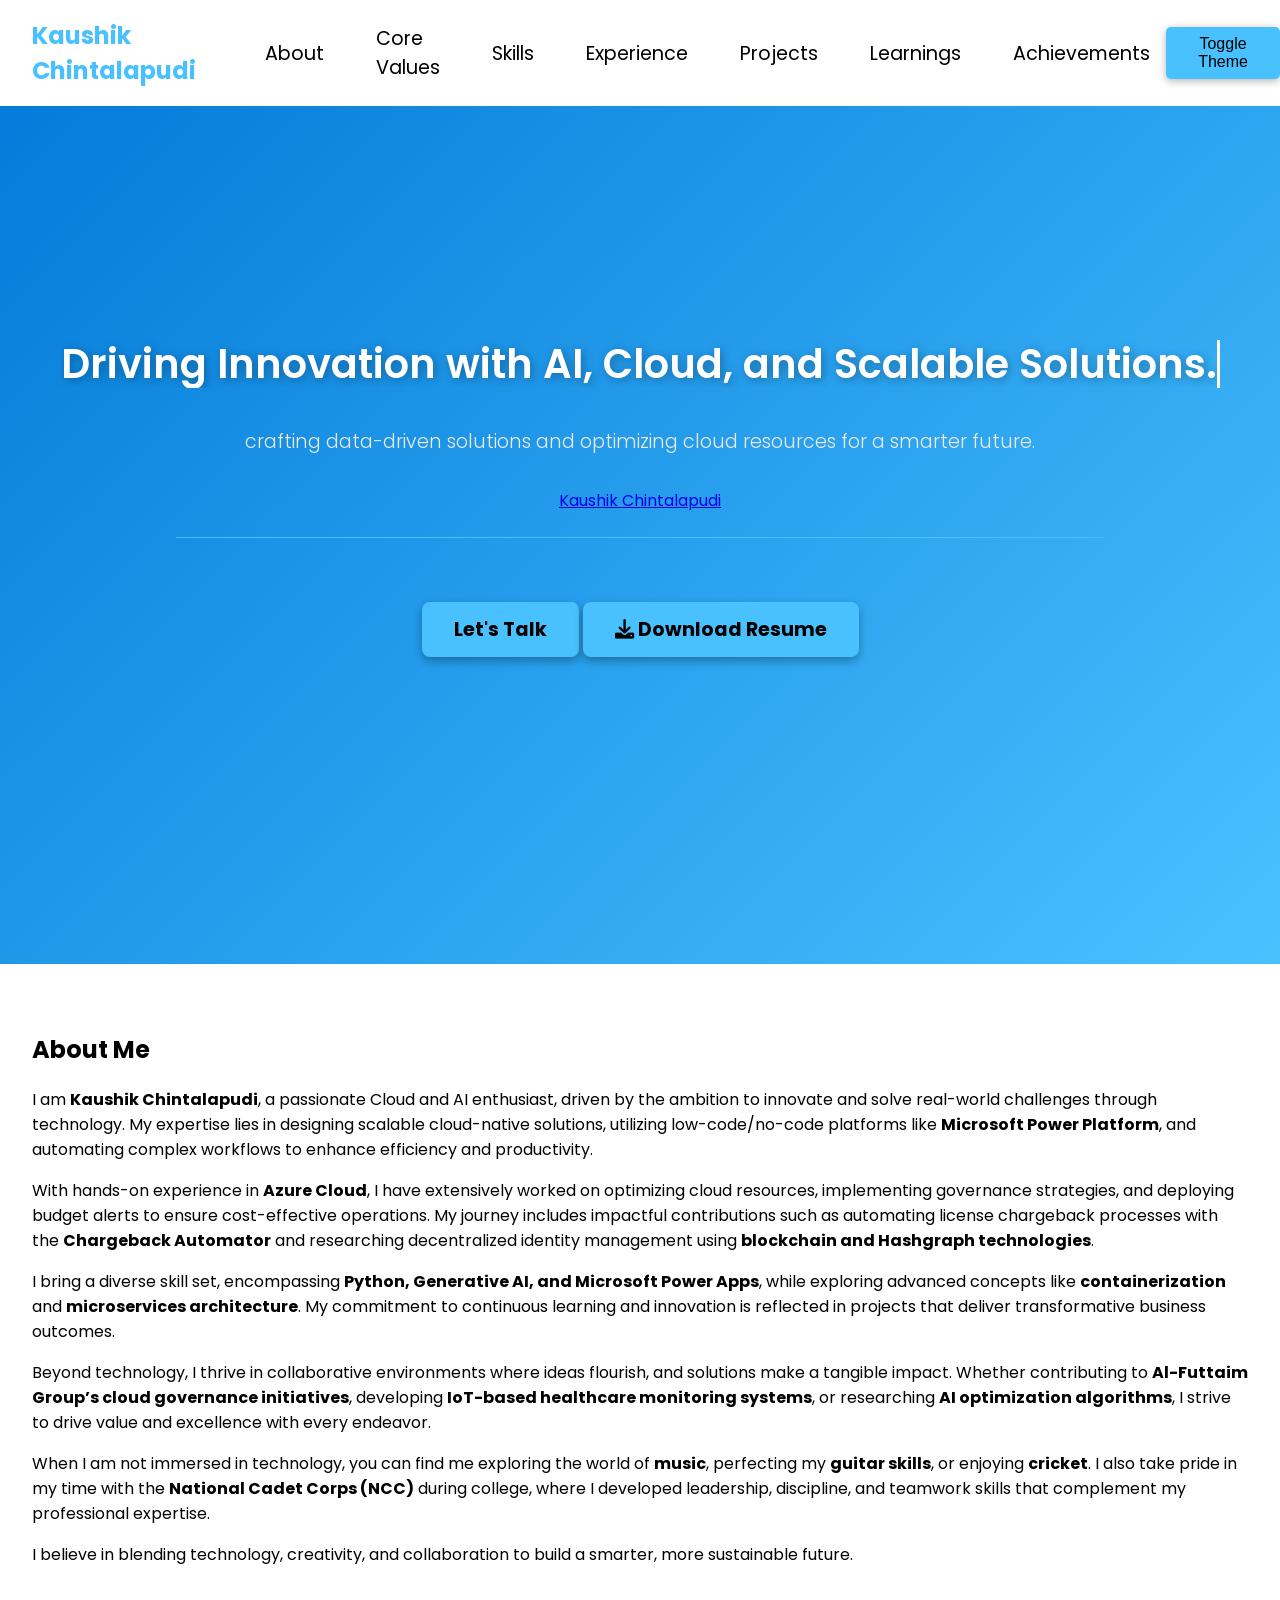
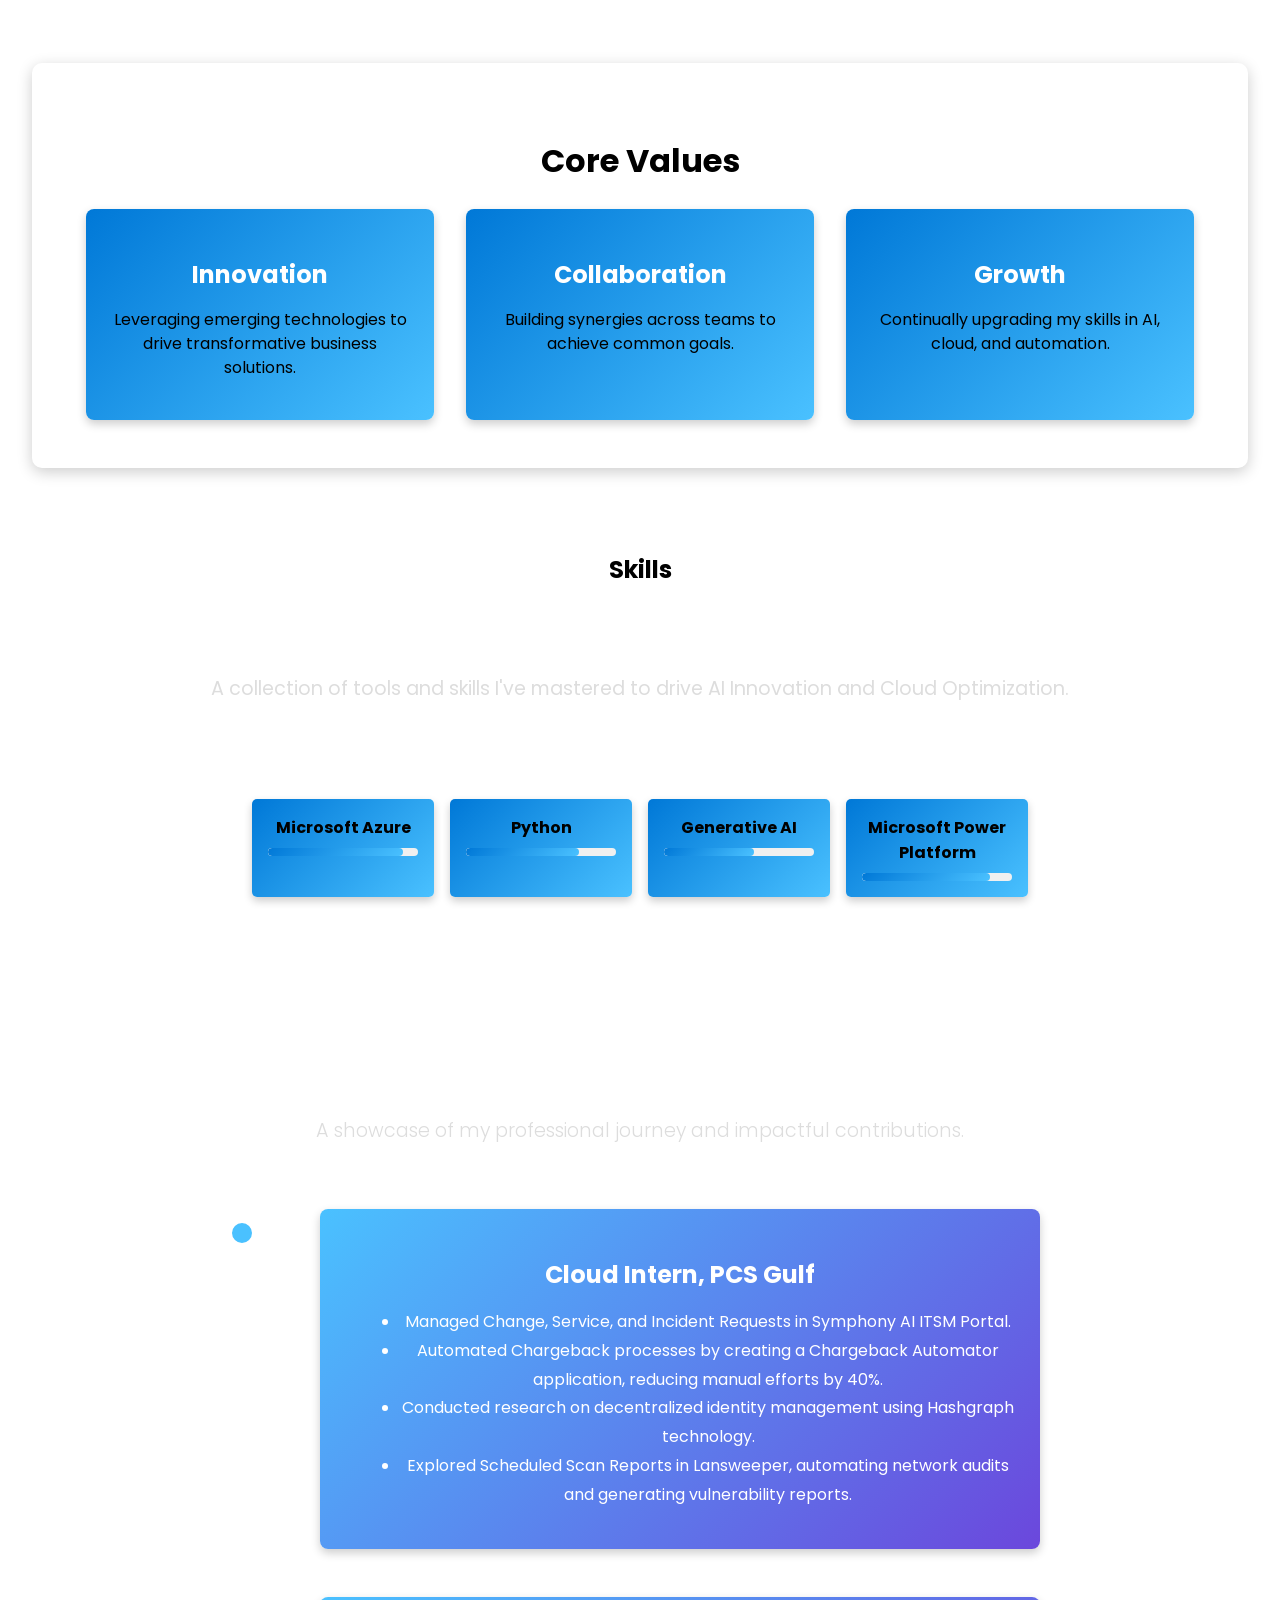
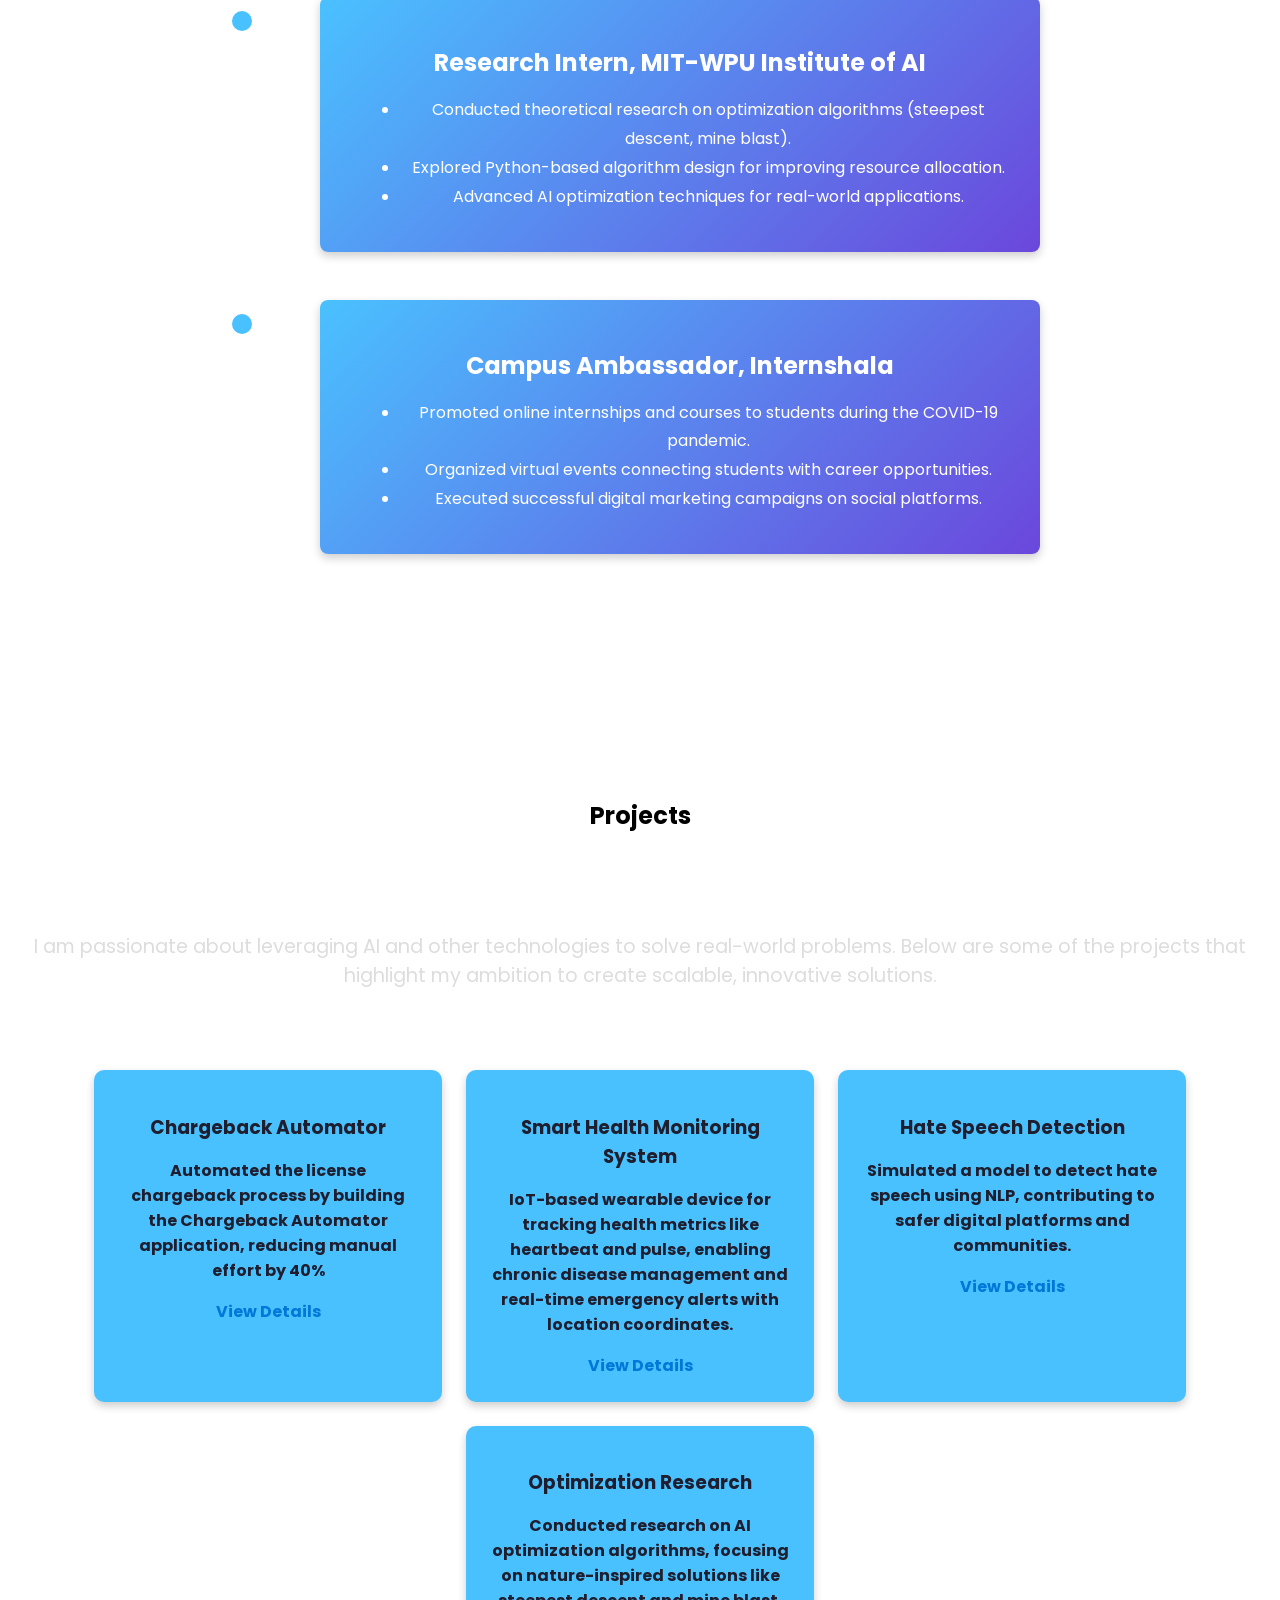
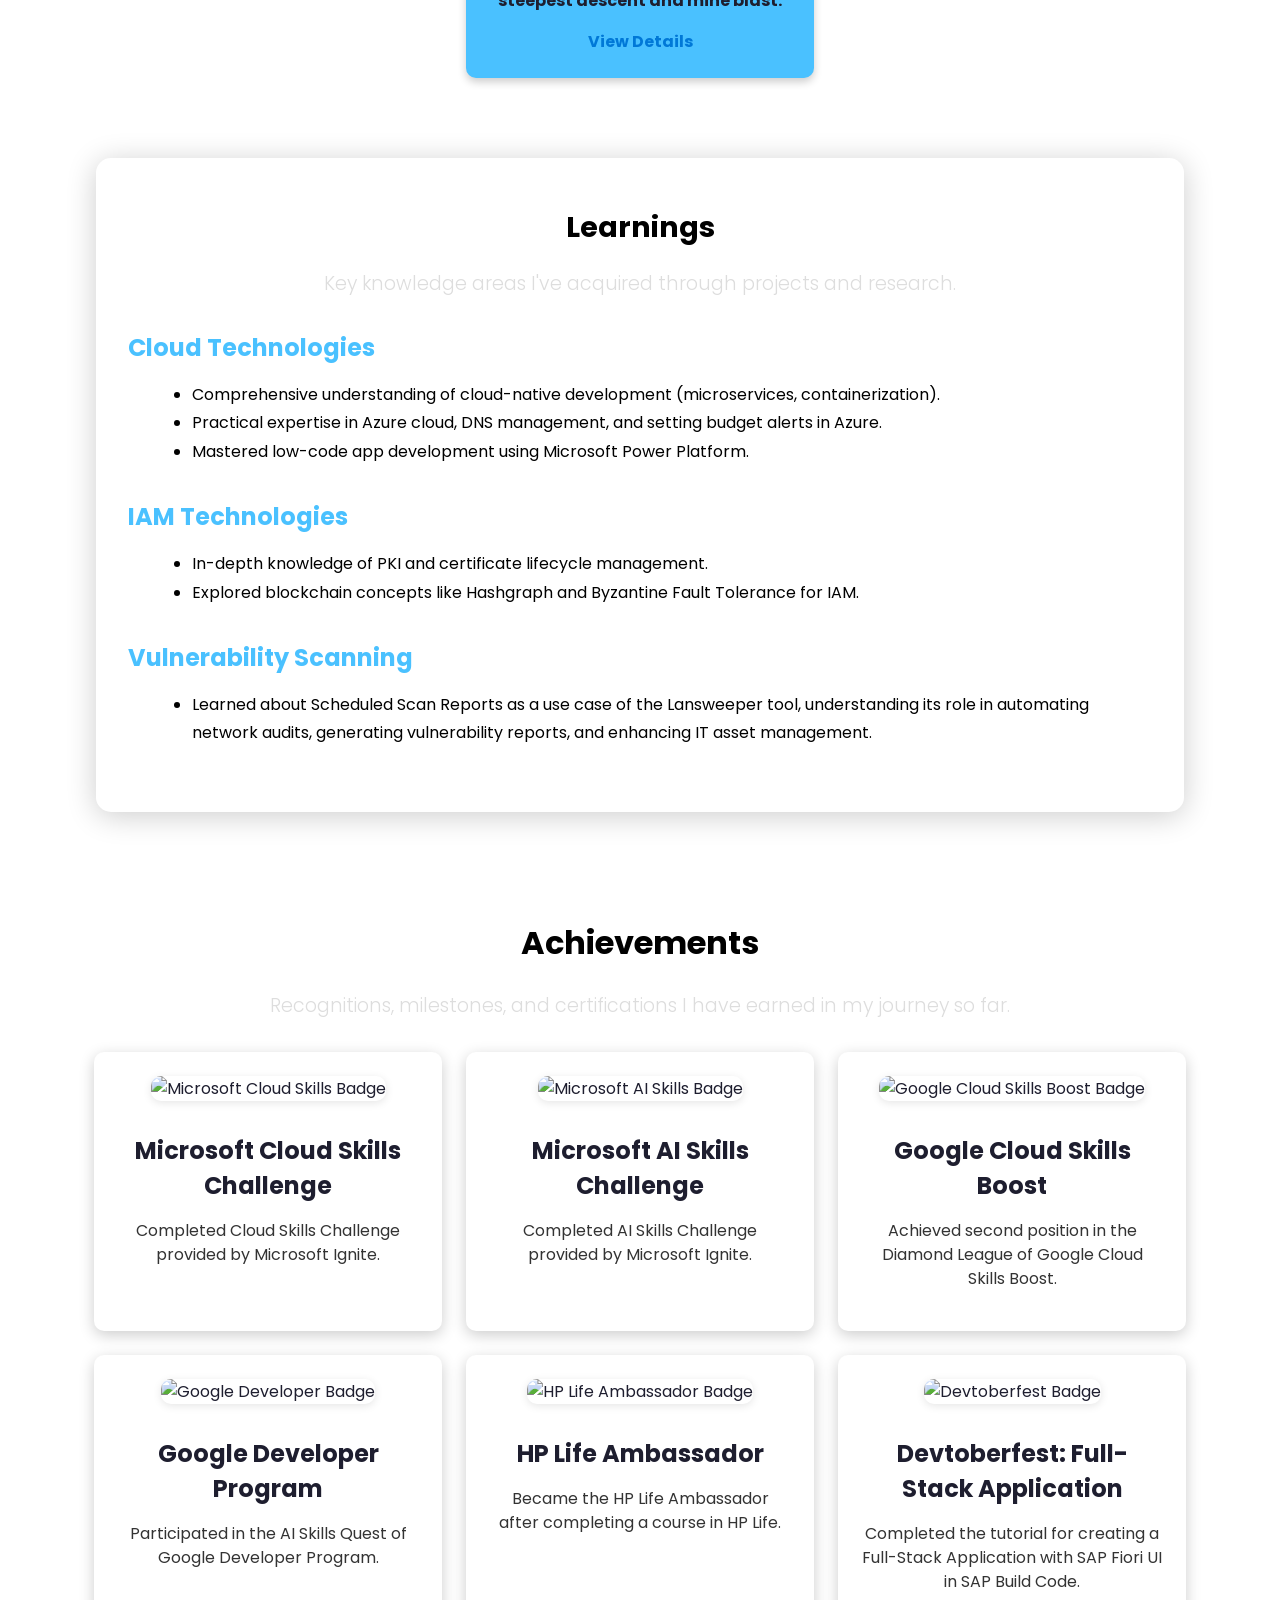
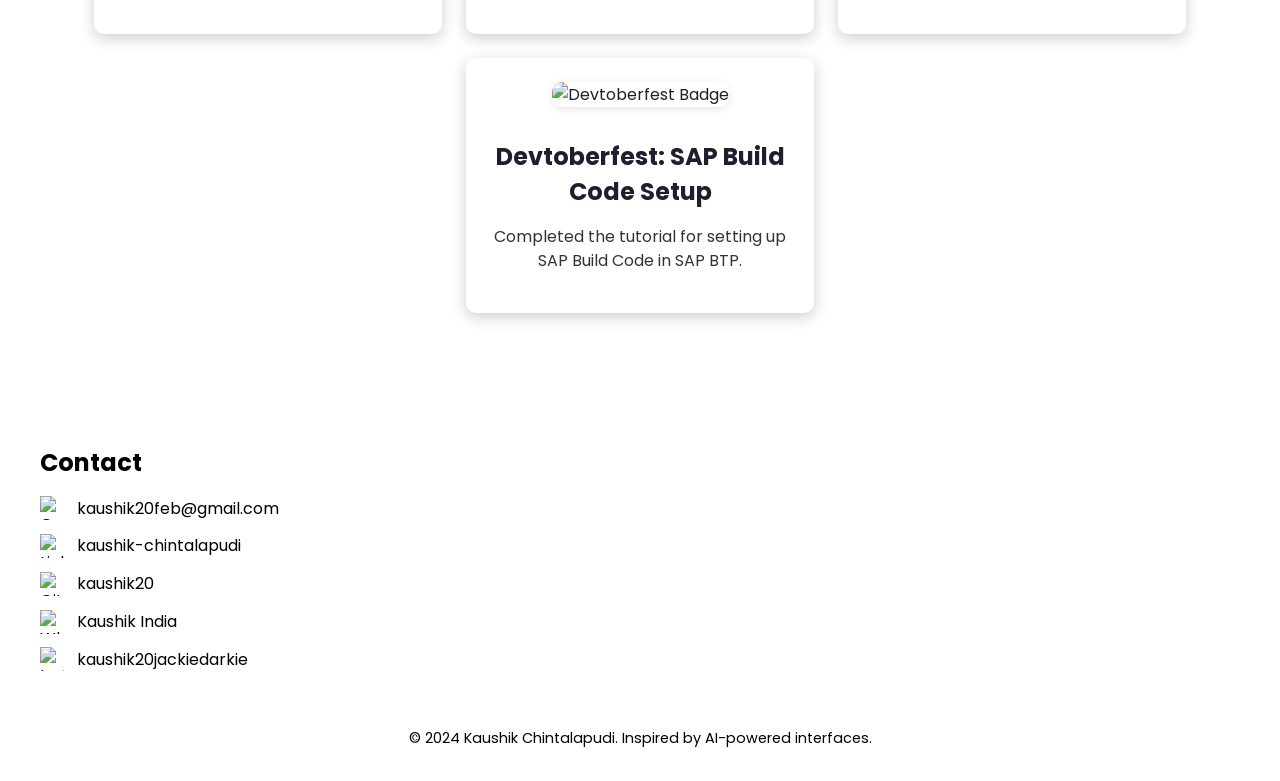
==== Kaushik Website/Kaushik.html @ 023b9c49 "Add files via upload" ====
<!DOCTYPE html>
<html lang="en">

<head>
   <meta charset="UTF-8">
   <meta name="viewport" content="width=device-width, initial-scale=1.0">
   <meta name="description" content="Kaushik Chintalapudi's comprehensive portfolio showcasing achievements, projects, learnings, and expertise in AI and Cloud.">
   <meta name="keywords" content="Kaushik Chintalapudi, AI Portfolio, Cloud Developer, AI Enthusiast, Microsoft Azure">
   <meta name="author" content="Kaushik Chintalapudi">
   <meta name="robots" content="index, follow">
   <meta property="og:title" content="Kaushik Chintalapudi - AI and Cloud Portfolio">
   <meta property="og:description" content="Explore projects and learnings in AI and Cloud technologies.">
   <meta property="og:url" content="https://Kaushik_Chintalapudi.com">
   <meta property="og:type" content="website">
   <title>Kaushik Chintalapudi - Comprehensive Portfolio</title>
   <link href="https://fonts.googleapis.com/css2?family=Poppins:wght@400;600&display=swap" rel="stylesheet">
   <link rel="icon" href="favicon.ico" type="image/x-icon">
   <link rel="stylesheet" href="https://cdnjs.cloudflare.com/ajax/libs/font-awesome/6.0.0/css/all.min.css">
   <style>
      :root {
         --bg-color: #1e1e2f;
         --text-color: #fff;
         --card-bg: linear-gradient(135deg, #4ac1ff, #6b47dc);
         --button-bg: #0078d7;
         --button-hover: #005bb5;
         --progress-bg: #1e1e2f;
         --progress-fill: linear-gradient(135deg, #4ac1ff, #6b47dc);
         --footer-bg-dark: #262e47; 
         --footer-bg-light: #eaf4fc; 
         --footer-text-dark: #ffffff;
         --footer-text-light: #000000;
         --header-bg: rgba(30, 30, 47, 0.9);
         --header-scrolled-bg: rgba(30, 30, 47, 0.95);
      }

      [data-theme="light"] {
         --bg-color: #ffffff;
         --text-color: #000000;
         --card-bg: linear-gradient(135deg, #0078d7, #4ac1ff);
         --button-bg: #4ac1ff;
         --button-hover: #6b47dc;
         --progress-bg: #f0f0f0;
         --progress-fill: linear-gradient(135deg, #0078d7, #4ac1ff);
         --header-bg: #ffffff;
         --header-scrolled-bg: #ffffff;
         --footer-bg-dark: #eaf4fc; 
         --footer-text-light: #000000;
         --footer-bg-light: #eaf4fc;
         --footer-text-dark: #262e47;
      }
      
      html, body {
         font-family: 'Poppins', sans-serif;
         margin: 0;
         padding: 0;
         background: var(--bg-color);
         color: var(--text-color);
         overflow-x: hidden;
         transition: background-color 0.5s ease, color 0.5s ease;
         cursor: url('custom-cursor.png'), auto;
      }

      @keyframes spin {
         from {
            transform: rotate(0deg);
         }
         to {
            transform: rotate(360deg);
         }
      }

      #experience {
         padding: 4rem 2rem; 
         position: relative;
         text-align: center;
      }

      #experience h2 {
         font-size: 2rem;
         font-weight: bold;
         margin-bottom: 2rem;
         color: #fff;
         position: relative;
      }

      .timeline {
         position: relative;
         margin: 2rem auto;
         padding: 2rem 0;
         max-width: 800px;
      }

      .timeline-item {
         display: flex;
         align-items: flex-start;
         position: relative;
         margin-bottom: 3rem;
         padding-left: 2rem; 
      }

      .timeline-dot {
         width: 20px;
         height: 20px;
         background: #4ac1ff;
         border-radius: 50%;
         position: absolute;
         left: -12px; 
         top: 10px; 
         border: 4px solid #fff; 
         z-index: 1;
      }

      .timeline-content {
         background: linear-gradient(135deg, #4ac1ff, #6b47dc);
         padding: 1.5rem;
         border-radius: 8px;
         color: #fff;
         box-shadow: 0 4px 10px rgba(0, 0, 0, 0.2);
         flex: 1; 
         margin-left: 3rem;
         position: relative; 
      }

      .timeline h3 {
         font-size: 1.5rem;
         margin-bottom: 1rem;
         color: #fff;
      }

      .timeline ul {
         list-style-type: disc;
         margin-left: 1rem;
         line-height: 1.8;
         font-size: 1rem;
      }

      .timeline::before {
         content: '';
         position: absolute;
         top: 0;
         left: 8px; 
         bottom: 0;
         width: 4px;
         background: #4ac1ff;
         z-index: -1; 
      }

      .section.achievements {
         text-align: center;
         padding: 3rem 2rem;
         background: rgba(255, 255, 255, 0.1);
         border-radius: 10px;
         margin: 2rem auto;
         max-width: 1200px;
      }

      .achievements h2 {
         font-size: 2rem;
         color: var(--text-color);
         margin-bottom: 1.5rem;
      }

      .achievements .section-subtitle {
         font-size: 1.2rem;
         margin-bottom: 2rem;
         color: #ddd;
      }

      .achievement-grid {
         display: flex;
         flex-wrap: wrap;
         gap: 1.5rem;
         justify-content: center;
      }

      .achievement-card {
         background: #ffffff;
         color: #1e1e2f;
         padding: 1.5rem;
         border-radius: 10px;
         box-shadow: 0 4px 15px rgba(0, 0, 0, 0.2);
         max-width: 300px;
         text-align: center;
         transition: transform 0.3s ease, box-shadow 0.3s ease;
      }

      .achievement-card:hover {
         transform: scale(1.05);
         box-shadow: 0 6px 20px rgba(0, 0, 0, 0.4);
      }

      .achievement-card h3 {
         font-size: 1.5rem;
         margin: 1rem 0;
         color: #1e1e2f;
      }

      .achievement-card p {
         font-size: 1rem;
         line-height: 1.5;
         color: #333;
      }

      .achievement-card img.badge-image {
         width: 100%;
         height: auto;
         border-radius: 10px;
         margin-bottom: 1rem;
         box-shadow: 0 2px 8px rgba(0, 0, 0, 0.1);
         transition: transform 0.3s ease;
      }

      .achievement-card img.badge-image:hover {
         transform: scale(1.1);
         box-shadow: 0 4px 12px rgba(0, 0, 0, 0.2);
      }


      @media (max-width: 768px) {
         .achievement-grid {
            flex-direction: column;
            align-items: center;
         }

         .achievement-card {
            width: 100%;
         }
      }

      .core-values {
         text-align: center;
         padding: 3rem 2rem;
         background: rgba(255, 255, 255, 0.1); 
         box-shadow: 0 4px 15px rgba(0, 0, 0, 0.2); 
         border-radius: 10px;
         max-width: 90%;
         margin: 2rem auto;
      }

      .core-values h2 {
         font-size: 2rem;
         color: var(--text-color);
         margin-bottom: 1.5rem;
      }

      .values-container {
         display: flex;
         flex-wrap: wrap;
         justify-content: center;
         gap: 2rem;
      }

      .value-item {
         background: var(--card-bg);
         color: var(--text-color);
         padding: 1.5rem;
         border-radius: 8px;
         max-width: 300px;
         box-shadow: 0 4px 10px rgba(0, 0, 0, 0.2);
         transition: transform 0.3s ease, box-shadow 0.3s ease;
      }

      .value-item:hover {
         transform: scale(1.05);
         box-shadow: 0 6px 15px rgba(0, 0, 0, 0.3);
      }

      .value-item h3 {
         font-size: 1.5rem;
         margin-bottom: 0.8rem;
         color: #fff; 
      }

      .value-item p {
         font-size: 1rem;
         line-height: 1.5;
      }

      header {
         position: fixed;
         top: 0;
         width: 100%;
         background: var(--header-bg);
         padding: 1rem 2rem;
         z-index: 1000;
         display: flex;
         justify-content: space-between;
         align-items: center;
         transition: background 0.3s ease, box-shadow 0.3s ease;
      }

      header.scrolled {
         background: var(--header-scrolled-bg);
         color: var(--button-bg);
         box-shadow: 0 2px 5px rgba(0, 0, 0, 0.2);
      }

      header .logo {
         font-size: 1.5rem;
         font-weight: bold;
         color: var(--button-bg);
         justify-content: flex-start;
      }

      header .scrolled .logo {
         color: #1e1e2f;
      }

      header .nav-links {
         display: flex;
         justify-content: center;
         gap: 20px;
         align-items: center;
         flex: 1;
      }

      header .nav-links a {
         color: var(--text-color);
         text-decoration: none;
         font-size: 1.2rem;
         padding: 0.5rem 1rem;
         transition: background-color 0.3s ease, color 0.3s ease;
      }

      header .scrolled .nav-links a {
         color: #1e1e2f;
      }

      header .nav-links a:hover, header .nav-links a.active {
         background-color: var(--button-bg);
         color: var(--bg-color);
         border-radius: 5px;
      }

      .dark-mode-btn {
         background: var(--button-bg);
         color: var(--text-color);
         border: none;
         border-radius: 5px;
         padding: 0.5rem 1rem;
         font-size: 1rem;
         cursor: pointer;
         transition: background 0.3s ease, color 0.3s ease;
         margin-left: auto; 
         margin-right: 2rem;
         z-index: 1001;
         box-shadow: 0 2px 8px rgba(0, 0, 0, 0.3);
      }

      .dark-mode-btn:hover {
         background: var(--button-hover-bg);
      }

      .dark-mode-btn:hover::after {
         content: "Switch theme";
         font-size: 0.8rem;
         color: var(--text-color);
         position: absolute;
         top: -25px;
         right: 10px;
         left: 50%;
         transform: translateX(-50%);
         background: var(--button-bg);
         padding: 0.3rem 0.5rem;
         border-radius: 3px;
         opacity: 0.8;
         white-space: nowrap;
      }

      @media (max-width: 768px) {
         .dark-mode-btn {
            padding: 0.4rem 0.8rem;
            font-size: 0.9rem;
            margin-right: 1rem;
         }
      }

      #hero {
         display: flex;
         flex-direction: column;
         justify-content: center;
         align-items: center;
         height: 100vh;
         background: var(--card-bg);
         text-align: center;
         color: var(--text-color);
         padding: 2rem;
      }

      #hero h1 {
         font-size: 2.5rem;
         font-weight: 600;
         margin-bottom: 1rem;
         color: #ffffff;
         text-shadow: 2px 2px 10px rgba(0, 0, 0, 0.3);
         animation: typing 3s steps(30, end), blink 0.6s step-end infinite;
         overflow: hidden;
         white-space: nowrap;
         border-right: 3px solid white;
         display: inline-block;
         line-height: 1.2;
      }

      @keyframes typing {
         from {
            width: 0;
         }

         to {
            width: 100%;
         }
      }

      @keyframes blink {
         from,
         to {
            border-color: transparent;
         }

         50% {
            border-color: white;
         }
      }

      #hero p {
         font-size: 1.2rem;
         font-weight: 300;
         margin: 1rem 0;
         margin-bottom: 2rem;
         color: #eaeaea;
         animation: fadeIn 2s ease-in-out;
      }

      @keyframes fadeIn {
         from {
            opacity: 0;
         }

         to {
            opacity: 1;
         }
      }

      .cta-btn {
         font-size: 1.2rem;
         font-weight: bold;
         padding: 0.8rem 2rem;
         background: var(--button-bg);
         color: var(--text-color);
         border: none;
         border-radius: 8px;
         text-decoration: none;
         cursor: pointer;
         box-shadow: 0 4px 10px rgba(0, 0, 0, 0.3);
         transition: background-color 0.3s ease, transform 0.2s ease;
         animation: fadeIn 3s ease-in-out;
      }

      .cta-btn:hover {
         background: var(--button-hover-bg);
         transform: scale(1.05);
      }

      .cta-btn.resume-btn {
         background: #6b47dc;
         color: #fff;
         padding: 0.8rem 1.5rem;
         border-radius: 8px;
         font-weight: bold;
         text-transform: uppercase;
         transition: background-color 0.3s ease, transform 0.2s ease;
      }

      .cta-btn.resume-btn:hover {
         background: #4ac1ff;
         transform: scale(1.05);
      }

      .scroll-indicator {
         margin-top: 2rem;
         color: #ffffff;
         font-size: 2rem;
         cursor: pointer;
         animation: bounce 2s infinite;
      }

      @keyframes bounce {
         0%, 100% {
            transform: translateY(0);
         }
         50% {
            transform: translateY(-10px);
         }
      }

      .section {
         padding: 3rem 2rem;
         margin-bottom: 2rem;
         animation: fadeIn 1s ease-in-out;
      }

      .skills,
      .projects {
         display: flex;
         flex-wrap: wrap;
         justify-content: center;
         text-align: center;
         padding: 2rem 0;
         align-items: center;
         gap: 3rem;
         flex-direction: column;
      }

      .learnings {
         background: rgba(255, 255, 255, 0.1); 
         box-shadow: 0 4px 30px rgba(0, 0, 0, 0.2); 
         border-radius: 15px; 
         backdrop-filter: blur(10px); 
         -webkit-backdrop-filter: blur(10px); 
         padding: 2rem; 
         margin: 2rem auto; 
         max-width: 80%; 
         color: var(--text-color); 
         text-align: left; 
      }

      .learnings h2 {
         font-size: 1.8rem;
         color: var(--footer-text); 
         margin-bottom: 1rem;
         margin-top: 0;
         text-align: center;
      }

      .learnings ul {
         list-style-type: disc;
         margin-left: 1.5rem;
         line-height: 1.8;
         font-size: 1rem;
      }

      .learnings h3 {
         color: #4ac1ff; 
         margin-top: 2rem;
         margin-bottom: 1rem;
         font-size: 1.5rem;
      }

      .section-subtitle {
         font-size: 1.2rem;
         font-weight: 300;
         margin-bottom: 2rem;
         color: #ddd; 
         text-align: center; 
      }

      .skills .skill-list,
      .projects .project-grid {
         display: flex;
         justify-content: center;
         gap: 1rem;
         flex-wrap: wrap;
         padding: 1rem;
      }

      .skill-item,
      .project-card {
         background: var(--card-bg);
         color: var(--text-color);
         padding: 1rem;
         border-radius: 5px;
         box-shadow: 0 4px 8px rgba(0, 0, 0, 0.2);
         transition: transform 0.3s ease, background-color 0.3s ease, box-shadow 0.3s ease;
         cursor: pointer;
         position: relative;
         width: 150px;
         text-align: center;
         font-weight: bold;
         font-size: 1rem;
         opacity: 0;
         animation: fadeInUp 0.8s ease-in-out forwards;
         animation-delay: var(--delay, 0s);
      }

      .skill-item:nth-child(1),
      .project-card:nth-child(1) {
         --delay: 0.2s;
      }

      .skill-item:nth-child(2),
      .project-card:nth-child(2) {
         --delay: 0.4s;
      }

      .skill-item:nth-child(3),
      .project-card:nth-child(3) {
         --delay: 0.6s;
      }

      .skill-item:nth-child(4),
      .project-card:nth-child(4) {
         --delay: 0.8s;
      }

      .skill-item:hover,
      .project-card:hover {
         transform: scale(1.05);
         box-shadow: 0 6px 15px rgba(0, 0, 0, 0.4);
         background: linear-gradient(135deg, #6b47dc, #4ac1ff);
         color: #fff;
      }

      .skill-item::after {
         content: attr(data-skill-level);
         position: absolute;
         top: 10px;
         right: 10px;
         background: #1e1e2f;
         color: #fff;
         font-size: 0.9rem;
         padding: 0.2rem 0.5rem;
         border-radius: 3px;
         opacity: 0;
         transition: opacity 0.3s ease;
      }

      .skill-item:hover::after {
         opacity: 1;
      }

      .progress-bar {
         position: relative;
         background: var(--progress-bg);
         border-radius: 4px;
         overflow: hidden;
         height: 8px;
         margin-top: 0.5rem;
      }

      .progress-fill {
         height: 100%;
         width: 0;
         background: var(--progress-fill);
         border-radius: 4px;
         animation: fillProgress 2s ease-in-out forwards;
      }

      @keyframes fillProgress {
         from {
            width: 0;
         }
         to {
            width: var(--progress-level, 80%);
         }
      }

      @keyframes fadeInUp {
         from {
            opacity: 0;
            transform: translateY(30px);
         }
         to {
            opacity: 1;
            transform: translateY(0);
         }
      }

      footer {
         background-color: var(--footer-bg);
         color: var(--footer-text);
         padding: 2rem;
         transition: background-color 0.3s ease, color 0.3s ease;
      }

      .footer-container {
         max-width: 1200px;
         margin: 0 auto;
         display: flex;
         justify-content: space-between;
         flex-direction: column; 
         align-items: flex-start;
      }

      .contact-section {
         text-align: left;
         width: 100%;
         margin-bottom: 2rem;
      }

      .contact-section h2 {
         font-size: 1.5rem;
         margin-bottom: 1rem;
         color: var(--footer-text);
      }

      .contact-items {
         display: flex;
         flex-direction: column;
         gap: 0.8rem;
      }

      .contact-item {
         display: flex;
         align-items: center;
         gap: 0.8rem;
      }

      .contact-item img {
         width: 24px;
         height: 24px;
         transition: transform 0.3s ease;
      }

      .contact-item img:hover {
         transform: scale(1.1);
      }

      .contact-item a {
         text-decoration: none;
         color: var(--footer-text);
         font-size: 1rem;
      }

      .contact-item a:hover {
         color: #4ac1ff;
      }

      .footer-copyright {
         text-align: center;
         margin-top: 1.5rem;
         font-size: 0.9rem;
         color: var(--footer-text);
      }

      .footer-copyright p {
         margin: 0;
      }

      @keyframes fadeIn {
         from {
            opacity: 0;
            transform: translateY(20px);
         }

         to {
            opacity: 1;
            transform: translateY(0);
         }
      }

      .section {
         animation: fadeIn 1s ease-in-out;
         padding-top: 5rem;
         padding: 3rem 2rem;
         margin-bottom: 2rem;
      }
   </style>
</head>

<body>
   <header>
      <div class="logo">Kaushik Chintalapudi</div>
      <nav class="nav-links">
         <a href="#about">About</a>
         <a href="#core-values">Core Values</a>
         <a href="#skills">Skills</a>
         <a href="#experience">Experience</a>
         <a href="#projects">Projects</a>
         <a href="#learnings">Learnings</a>
         <a href="#achievements">Achievements</a>
      </nav>
      <button id="darkModeToggle" class="dark-mode-btn" aria-label="Toggle theme">Toggle Theme</button>
   </header>
   <main>
      <section id="hero">
         <div>
            <h1>Driving Innovation with AI, Cloud, and Scalable Solutions.</h1>
            <p>crafting data-driven solutions and optimizing cloud resources for a smarter future.</p>
            <div style="margin: 2rem auto;">
               <div class="LI-profile-badge" data-version="v1" data-size="medium" data-locale="en_US"
                  data-type="horizontal" data-theme="dark" data-vanity="kaushik-chintalapudi-6b737a1a8">
                  <a class="LI-simple-link" href="https://www.linkedin.com/in/kaushik-chintalapudi-6b737a1a8">Kaushik
                     Chintalapudi</a>
               </div>
               <div style="width: 80%; height: 1px; background-color: #4ac1ff; margin: 1.5rem auto;">
               </div>
            </div>
            <a href="#footer-contact" class="cta-btn" aria-label="Contact Kaushik" style="margin-top: 2rem; display: inline-block;">Let's Talk</a>
            <a href="d:\\Users\\kaushikc\\Downloads\\Kaushik Chintalapudi Resume.pdf" download class="cta-btn" style="margin-top: 1.5rem; display: inline-block;" aria-label="Download Resume">
               <i class="fas fa-download"></i> Download Resume
            </a>
         </div>
      </section>
      <section id="about" class="section">
         <h2>About Me</h2>
         <p>
            I am <strong>Kaushik Chintalapudi</strong>, a passionate Cloud and AI enthusiast, driven by the ambition to
            innovate and solve real-world challenges through technology. My expertise lies in designing scalable cloud-native
            solutions, utilizing low-code/no-code platforms like <strong>Microsoft Power Platform</strong>, and automating
            complex workflows to enhance efficiency and productivity.
         </p>
         <p>
            With hands-on experience in <strong>Azure Cloud</strong>, I have extensively worked on optimizing cloud resources,
            implementing governance strategies, and deploying budget alerts to ensure cost-effective operations. My journey
            includes impactful contributions such as automating license chargeback processes with the <strong>Chargeback
               Automator</strong> and researching decentralized identity management using <strong>blockchain and Hashgraph
               technologies</strong>.
         </p>
         <p>
            I bring a diverse skill set, encompassing <strong>Python, Generative AI, and Microsoft Power Apps</strong>, while
            exploring advanced concepts like <strong>containerization</strong> and <strong>microservices
               architecture</strong>. My commitment to continuous learning and innovation is reflected in projects that
            deliver transformative business outcomes.
         </p>
         <p>
            Beyond technology, I thrive in collaborative environments where ideas flourish, and solutions make a tangible
            impact. Whether contributing to <strong>Al-Futtaim Group’s cloud governance initiatives</strong>, developing
            <strong>IoT-based healthcare monitoring systems</strong>, or researching <strong>AI optimization
               algorithms</strong>, I strive to drive value and excellence with every endeavor.
         </p>
         <p>
            When I am not immersed in technology, you can find me exploring the world of <strong>music</strong>, perfecting my
            <strong>guitar skills</strong>, or enjoying <strong>cricket</strong>. I also take pride in my time with the
            <strong>National Cadet Corps (NCC)</strong> during college, where I developed leadership, discipline, and teamwork
            skills that complement my professional expertise.
         </p>
         <p>
            I believe in blending technology, creativity, and collaboration to build a smarter, more sustainable future.
         </p>
      </section>
      <section id="core-values" class="section core-values">
         <h2>Core Values</h2>
         <div class="values-container">
            <div class="value-item">
               <h3>Innovation</h3>
               <p>Leveraging emerging technologies to drive transformative business solutions.</p>
            </div>
            <div class="value-item">
               <h3>Collaboration</h3>
               <p>Building synergies across teams to achieve common goals.</p>
            </div>
            <div class="value-item">
               <h3>Growth</h3>
               <p>Continually upgrading my skills in AI, cloud, and automation.</p>
            </div>
         </div>
      </section>
      <section id="skills" class="skills">
         <h2>Skills</h2>
         <p style="font-size: 1.2rem; margin-bottom: 2rem; color: #ddd;">
            A collection of tools and skills I've mastered to drive AI Innovation and Cloud Optimization.
         </p>
         <div class="skill-list">
            <div class="skill-item" data-skill-level="Expert">
               Microsoft Azure
               <div class="progress-bar">
                  <div class="progress-fill" style="--progress-level: 90%;"></div>
               </div>
            </div>
            <div class="skill-item" data-skill-level="Intermediate">
               Python
               <div class="progress-bar">
                  <div class="progress-fill" style="--progress-level: 75%;"></div>
               </div>
            </div>
            <div class="skill-item" data-skill-level="Beginner">
               Generative AI
               <div class="progress-bar">
                  <div class="progress-fill" style="--progress-level: 60%;"></div>
               </div>
            </div>
            <div class="skill-item" data-skill-level="Beginner">
               Microsoft Power Platform
               <div class="progress-bar">
                  <div class="progress-fill" style="--progress-level: 85%;"></div>
               </div>
            </div>
         </div>
      </section>
      <section id="experience">
         <h2>Experience</h2>
         <p class="section-subtitle">A showcase of my professional journey and impactful contributions.</p>
         <div class="timeline">
            <div class="timeline-item">
               <div class="timeline-dot"></div>
               <div class="timeline-content">
                  <h3>Cloud Intern, PCS Gulf</h3>
                  <ul>
                     <li>Managed Change, Service, and Incident Requests in Symphony AI ITSM Portal.</li>
                     <li>Automated Chargeback processes by creating a Chargeback Automator application, reducing manual
                        efforts by 40%.</li>
                     <li>Conducted research on decentralized identity management using Hashgraph technology.</li>
                     <li>Explored Scheduled Scan Reports in Lansweeper, automating network audits and generating vulnerability
                        reports.</li>
                  </ul>
               </div>
            </div>
            <div class="timeline-item">
               <div class="timeline-dot"></div>
               <div class="timeline-content">
                  <h3>Research Intern, MIT-WPU Institute of AI</h3>
                  <ul>
                     <li>Conducted theoretical research on optimization algorithms (steepest descent, mine blast).</li>
                     <li>Explored Python-based algorithm design for improving resource allocation.</li>
                     <li>Advanced AI optimization techniques for real-world applications.</li>
                  </ul>
               </div>
            </div>
            <div class="timeline-item">
               <div class="timeline-dot"></div>
               <div class="timeline-content">
                  <h3>Campus Ambassador, Internshala</h3>
                  <ul>
                     <li>Promoted online internships and courses to students during the COVID-19 pandemic.</li>
                     <li>Organized virtual events connecting students with career opportunities.</li>
                     <li>Executed successful digital marketing campaigns on social platforms.</li>
                  </ul>
               </div>
            </div>
         </div>
      </section>
      <section id="projects" class="section projects">
         <h2 style="margin-bottom: 2rem;">Projects</h2>
         <p style="font-size: 1.2rem; margin-bottom: 2rem; color: #ddd;">
            I am passionate about leveraging AI and other technologies to solve real-world problems. Below are some of
            the
            projects that highlight my ambition to create scalable, innovative solutions.
         </p>
         <div style="display: flex; flex-wrap: wrap; justify-content: center; gap: 1.5rem;">
            <div class="project-card"
               style="background: #4ac1ff; padding: 1.5rem; border-radius: 10px; width: 300px; text-align: center; cursor: pointer; transition: transform 0.3s, box-shadow 0.3s;">
               <h3 style="margin-bottom: 1rem; color: #1e1e2f;">Chargeback Automator</h3>
               <p style="color: #1e1e2f;">
                  Automated the license chargeback process by building the Chargeback Automator application, reducing
                  manual effort by 40%
               </p>
               <a href="#" style="color: #0078d7; text-decoration: none; font-weight: bold;">View Details</a>
            </div>
            <div class="project-card"
               style="background: #4ac1ff; padding: 1.5rem; border-radius: 10px; width: 300px; text-align: center; cursor: pointer; transition: transform 0.3s, box-shadow 0.3s;">
               <h3 style="margin-bottom: 1rem; color: #1e1e2f;">Smart Health Monitoring System</h3>
               <p style="color: #1e1e2f;">
                  IoT-based wearable device for tracking health metrics like heartbeat and pulse, enabling chronic
                  disease management and real-time emergency alerts with location coordinates.
               </p>
               <a href="#" style="color: #0078d7; text-decoration: none; font-weight: bold;">View Details</a>
            </div>
            <div class="project-card"
               style="background: #4ac1ff; padding: 1.5rem; border-radius: 10px; width: 300px; text-align: center; cursor: pointer; transition: transform 0.3s, box-shadow 0.3s;">
               <h3 style="margin-bottom: 1rem; color: #1e1e2f;">Hate Speech Detection</h3>
               <p style="color: #1e1e2f;">
                  Simulated a model to detect hate speech using NLP, contributing to safer digital platforms and
                  communities.
               </p>
               <a href="#" style="color: #0078d7; text-decoration: none; font-weight: bold;">View Details</a>
            </div>
            <div class="project-card"
               style="background: #4ac1ff; padding: 1.5rem; border-radius: 10px; width: 300px; text-align: center; cursor: pointer; transition: transform 0.3s, box-shadow 0.3s;">
               <h3 style="margin-bottom: 1rem; color: #1e1e2f;">Optimization Research</h3>
               <p style="color: #1e1e2f;">Conducted research on AI optimization algorithms, focusing on nature-inspired
                  solutions like steepest descent and mine blast.</p>
               <a href="#" style="color: #0078d7; text-decoration: none; font-weight: bold;">View Details</a>
            </div>
         </div>
      </section>
      <section id="learnings" class="section learnings">
         <h2>Learnings</h2>
         <p class="section-subtitle">Key knowledge areas I've acquired through projects and research.</p>
         <h3>Cloud Technologies</h3>
         <ul>
            <li>Comprehensive understanding of cloud-native development (microservices, containerization).</li>
            <li>Practical expertise in Azure cloud, DNS management, and setting budget alerts in Azure.</li>
            <li>Mastered low-code app development using Microsoft Power Platform.</li>
         </ul>
         <h3>IAM Technologies</h3>
         <ul>
            <li>In-depth knowledge of PKI and certificate lifecycle management.</li>
            <li>Explored blockchain concepts like Hashgraph and Byzantine Fault Tolerance for IAM.</li>
         </ul>
         <h3>Vulnerability Scanning</h3>
         <ul>
            <li>Learned about Scheduled Scan Reports as a use case of the Lansweeper tool, understanding its role in
               automating network audits, generating vulnerability reports, and enhancing IT asset management.</li>
         </ul>
      </section>
      <section id="achievements" class="section achievements">
         <h2>Achievements</h2>
         <p class="section-subtitle">Recognitions, milestones, and certifications I have earned in my journey so far.</p>
         <div class="achievement-grid">
            <div class="achievement-card">
               <img src="d:\\Users\\kaushikc\\OneDrive - Al-Futtaim Group\\Documents\\Kaushik Office\\Certifications\\Pictures\\1719989365846.jpg" alt="Microsoft Cloud Skills Badge" class="badge-image">
               <h3>Microsoft Cloud Skills Challenge</h3>
               <p>Completed Cloud Skills Challenge provided by Microsoft Ignite.</p>
            </div>
            <div class="achievement-card">
               <img src="d:\\Users\\kaushikc\\OneDrive - Al-Futtaim Group\\Pictures\\Screenshots\\Screenshot 2024-11-27 152810.png" alt="Microsoft AI Skills Badge" class="badge-image">
               <h3>Microsoft AI Skills Challenge</h3>
               <p>Completed AI Skills Challenge provided by Microsoft Ignite.</p>
            </div>
            <div class="achievement-card">
               <img src="d:\\Users\\kaushikc\\OneDrive - Al-Futtaim Group\\Pictures\\Screenshots\\Screenshot 2024-11-27 145019.png" alt="Google Cloud Skills Boost Badge" class="badge-image">
               <h3>Google Cloud Skills Boost</h3>
               <p>Achieved second position in the Diamond League of Google Cloud Skills Boost.</p>
            </div>
            <div class="achievement-card">
               <img src="d:\\Users\\kaushikc\\OneDrive - Al-Futtaim Group\\Pictures\\Screenshots\\Screenshot 2024-11-27 152402.png" alt="Google Developer Badge" class="badge-image">
               <h3>Google Developer Program</h3>
               <p>Participated in the AI Skills Quest of Google Developer Program.</p>
            </div>
            <div class="achievement-card">
               <img src="d:\\Users\\kaushikc\\OneDrive - Al-Futtaim Group\\Pictures\\Screenshots\\Screenshot 2024-11-27 150155.png" alt="HP Life Ambassador Badge" class="badge-image">
               <h3>HP Life Ambassador</h3>
               <p>Became the HP Life Ambassador after completing a course in HP Life.</p>
            </div>
            <div class="achievement-card">
               <img src="d:\\Users\\kaushikc\\OneDrive - Al-Futtaim Group\\Documents\\Kaushik Office\\Certifications\\Pictures\\1727687763696.jpg" alt="Devtoberfest Badge" class="badge-image">
               <h3>Devtoberfest: Full-Stack Application</h3>
               <p>Completed the tutorial for creating a Full-Stack Application with SAP Fiori UI in SAP Build Code.</p>
            </div>
            <div class="achievement-card">
               <img src="d:\\Users\\kaushikc\\OneDrive - Al-Futtaim Group\\Documents\\Kaushik Office\\Certifications\\Pictures\\1727687633378.jpg" alt="Devtoberfest Badge" class="badge-image">
               <h3>Devtoberfest: SAP Build Code Setup</h3>
               <p>Completed the tutorial for setting up SAP Build Code in SAP BTP.</p>
            </div>
         </div>
      </section>
   </main>
   <footer id="footer-contact">
      <div class="footer-container">
         <div class="contact-section">
            <h2>Contact</h2>
            <div class="contact-items">
               <div class="contact-item">
                  <img src="https://upload.wikimedia.org/wikipedia/commons/4/4e/Gmail_Icon.png" alt="Gmail">
                  <span><a href="mailto:kaushik20feb@gmail.com" target="_blank">kaushik20feb@gmail.com</a></span>
               </div>
               <div class="contact-item">
                  <img src="https://upload.wikimedia.org/wikipedia/commons/c/ca/LinkedIn_logo_initials.png" alt="LinkedIn">
                  <span><a href="https://linkedin.com/in/kaushik-chintalapudi-6b737a1a8"
                        target="_blank">kaushik-chintalapudi</a></span>
               </div>
               <div class="contact-item">
                  <img src="https://upload.wikimedia.org/wikipedia/commons/9/91/Octicons-mark-github.svg" alt="GitHub">
                  <span><a href="https://github.com/kaushik20" target="_blank">kaushik20</a></span>
               </div>
               <div class="contact-item">
                  <img src="https://img.icons8.com/color/48/whatsapp--v1.png" alt="WhatsApp" style="width: 24px; height: 24px;">
                  <span><a href="https://wa.me/918459102979" target="_blank">Kaushik India</a></span>
               </div>
               <div class="contact-item">
                  <img src="https://upload.wikimedia.org/wikipedia/commons/a/a5/Instagram_icon.png" alt="Instagram">
                  <span><a href="https://instagram.com/kaushik20jackiedarkie" target="_blank">kaushik20jackiedarkie</a></span>
               </div>
            </div>
         </div>
      </div>
      <div class="footer-copyright">
         <p>&copy; 2024 Kaushik Chintalapudi. Inspired by AI-powered interfaces.</p>
      </div>
   </footer>
   <script>
      document.addEventListener("scroll", () => {
         const header = document.querySelector("header");
         if (window.scrollY > 50) {
            header.classList.add("scrolled");
         } else {
            header.classList.remove("scrolled");
         }
      });

      document.querySelectorAll('a[href^="#"]').forEach(anchor => {
         anchor.addEventListener("click", function (e) {
            e.preventDefault();
            document.querySelector(this.getAttribute("href")).scrollIntoView({
               behavior: "smooth",
               block: "start"
            });
         });
      });

      document.addEventListener("DOMContentLoaded", () => {
         const animatedItems = document.querySelectorAll(".skill-item, .project-card");
         const observer = new IntersectionObserver((entries) => {
            entries.forEach((entry) => {
               if (entry.isIntersecting) {
                  entry.style.opacity = "1";
                  entry.style.transform = "translateY(0)";
                  entry.style.transition = "opacity 0.6s ease, transform 0.6s ease";
               }
            });
         }, { threshold: 0.5 });
         animatedItems.forEach((item) => {
            observer.observe(item);
         });

         const darkModeToggle = document.getElementById("darkModeToggle");
         const savedTheme = localStorage.getItem("theme");

         if (savedTheme) {
            document.documentElement.setAttribute("data-theme", savedTheme);
         } else {
            const prefersDark = window.matchMedia("(prefers-color-scheme: dark)").matches;
            document.documentElement.setAttribute("data-theme", prefersDark ? "dark" : "light");
         }

         darkModeToggle.addEventListener("click", () => {
            const currentTheme = document.documentElement.getAttribute("data-theme");
            const newTheme = currentTheme === "light" ? "dark" : "light";
            document.documentElement.setAttribute("data-theme", newTheme);
            localStorage.setItem("theme", newTheme); 

            const footer = document.querySelector("footer");
            if (newTheme === "dark") {
               footer.style.backgroundColor = "var(--footer-bg-dark)";
               footer.style.color = "var(--footer-text-dark)";
            } else {
               footer.style.backgroundColor = "var(--footer-bg-light)";
               footer.style.color = "var(--footer-text-light)";
            }
         });

         const footer = document.querySelector("footer");
         if (savedTheme === "dark" || (!savedTheme && prefersDark)) {
            footer.style.backgroundColor = "var(--footer-bg-dark)";
            footer.style.color = "var(--footer-text-dark)";
         } else {
            footer.style.backgroundColor = "var(--footer-bg-light)";
            footer.style.color = "var(--footer-text-light)";
         }
      });

      document.addEventListener("scroll", () => {
         const sections = document.querySelectorAll("section");
         const navLinks = document.querySelectorAll(".nav-links a");

         sections.forEach((section) => {
            const sectionTop = section.offsetTop - 70; // Adjust for header height
            const sectionHeight = section.offsetHeight;

            if (window.scrollY >= sectionTop && window.scrollY < sectionTop + sectionHeight) {
               const id = section.getAttribute("id");
               navLinks.forEach((link) => {
                  link.classList.remove("active");
                  if (link.getAttribute("href") === `#${id}`) {
                     link.classList.add("active");
                  }
               });
            }
         });
      });
   </script>
</body>

</html>
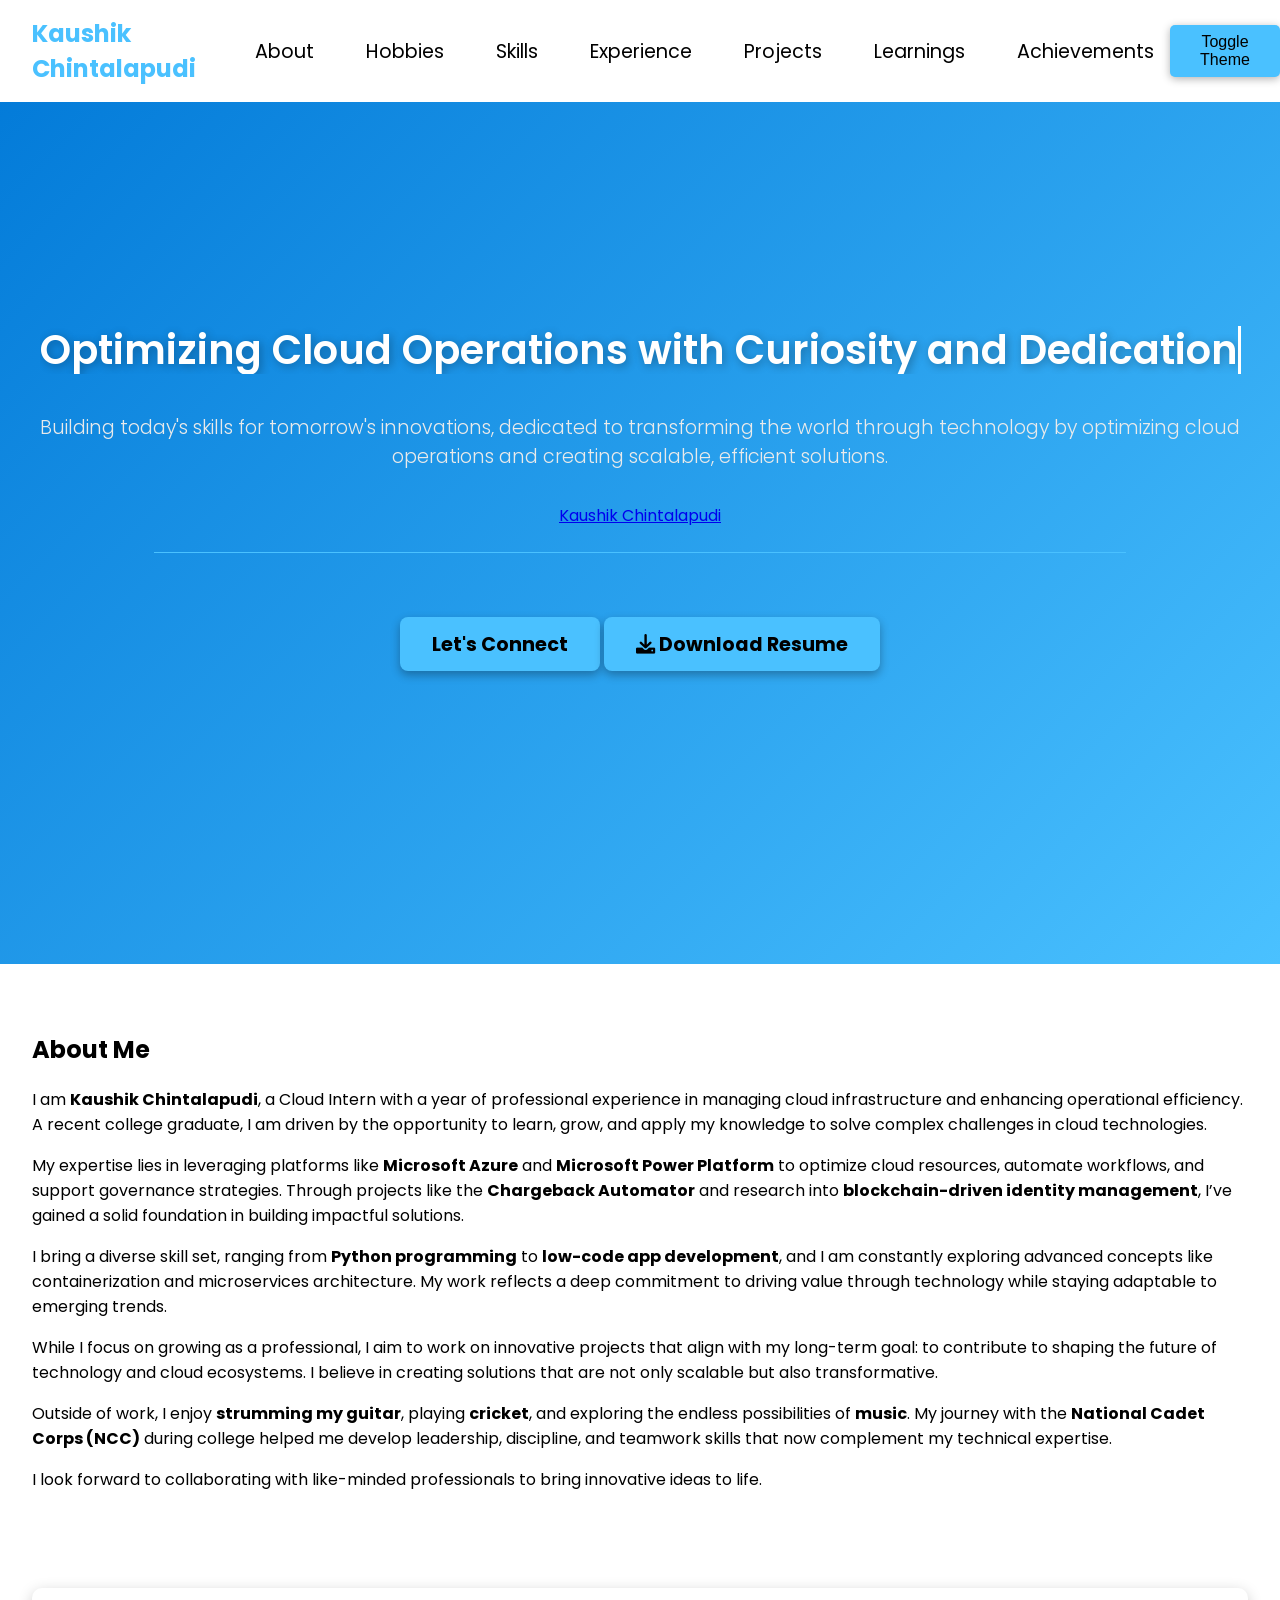
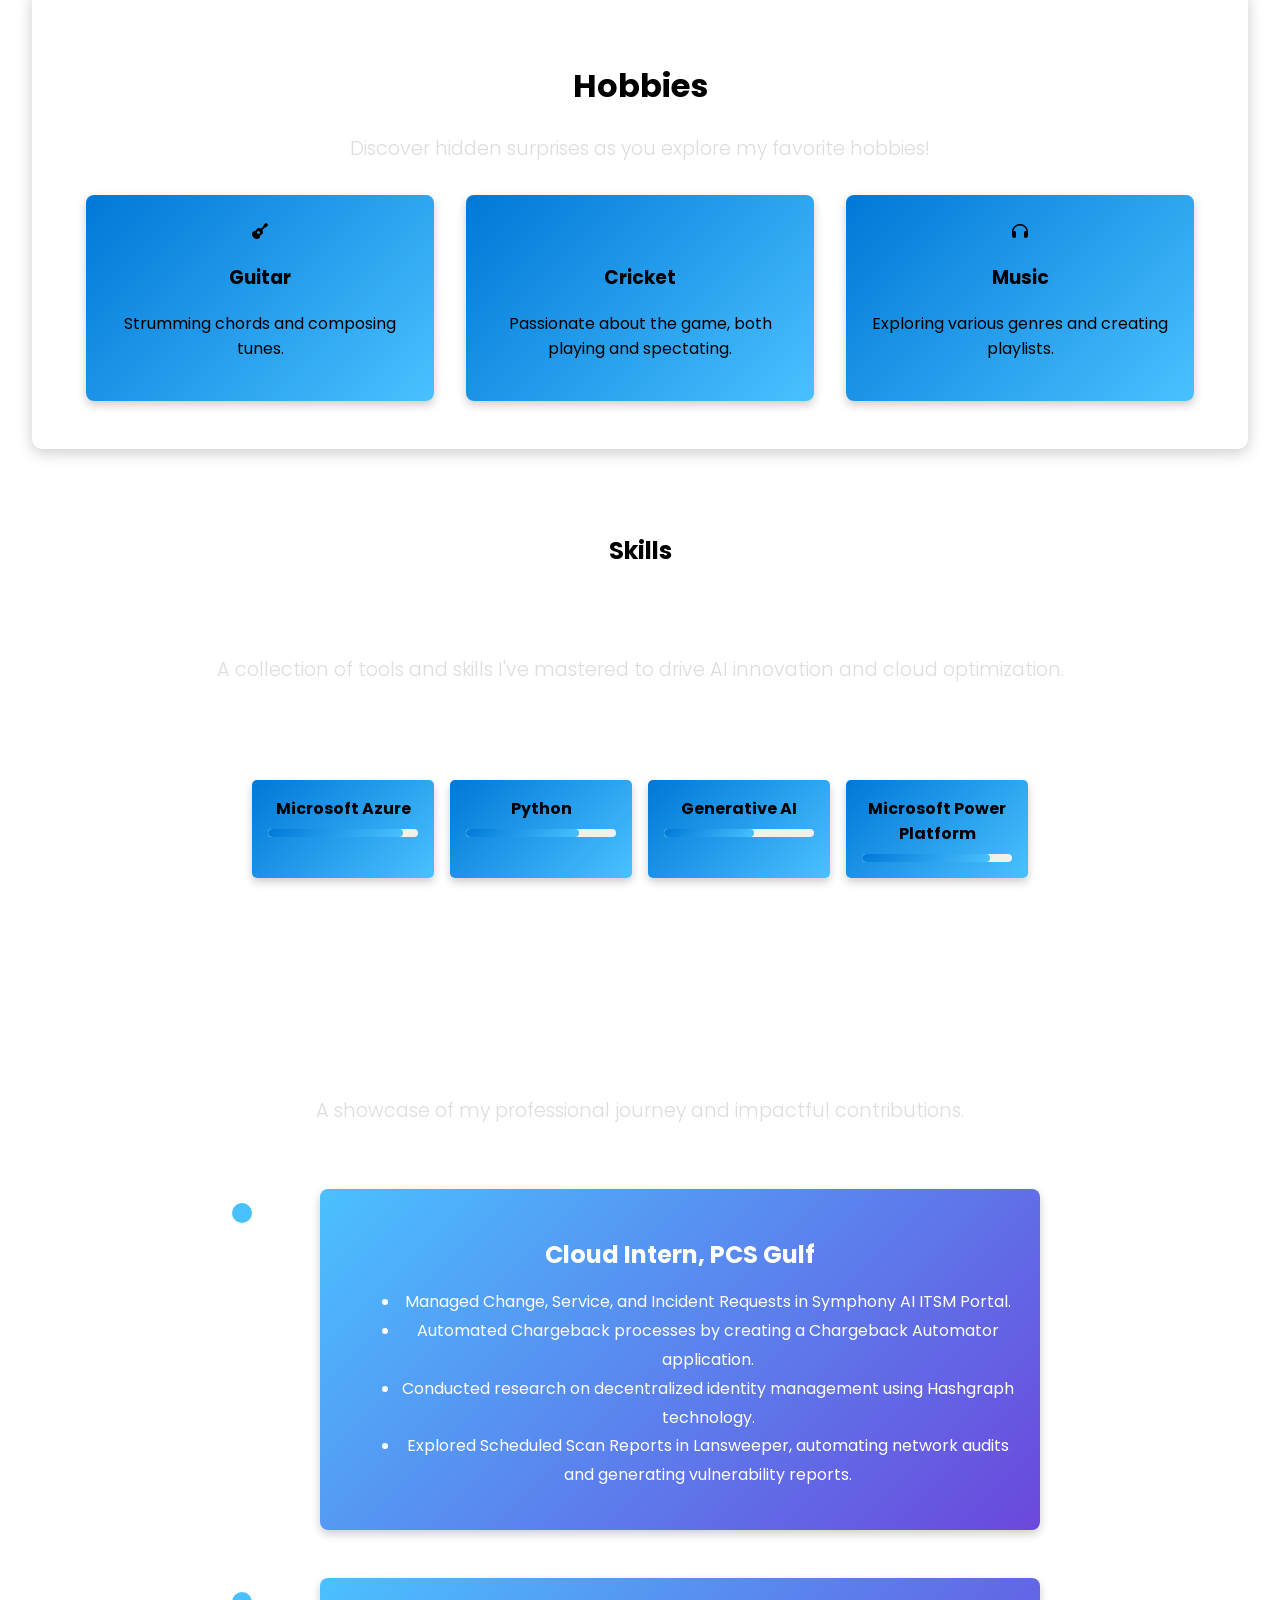
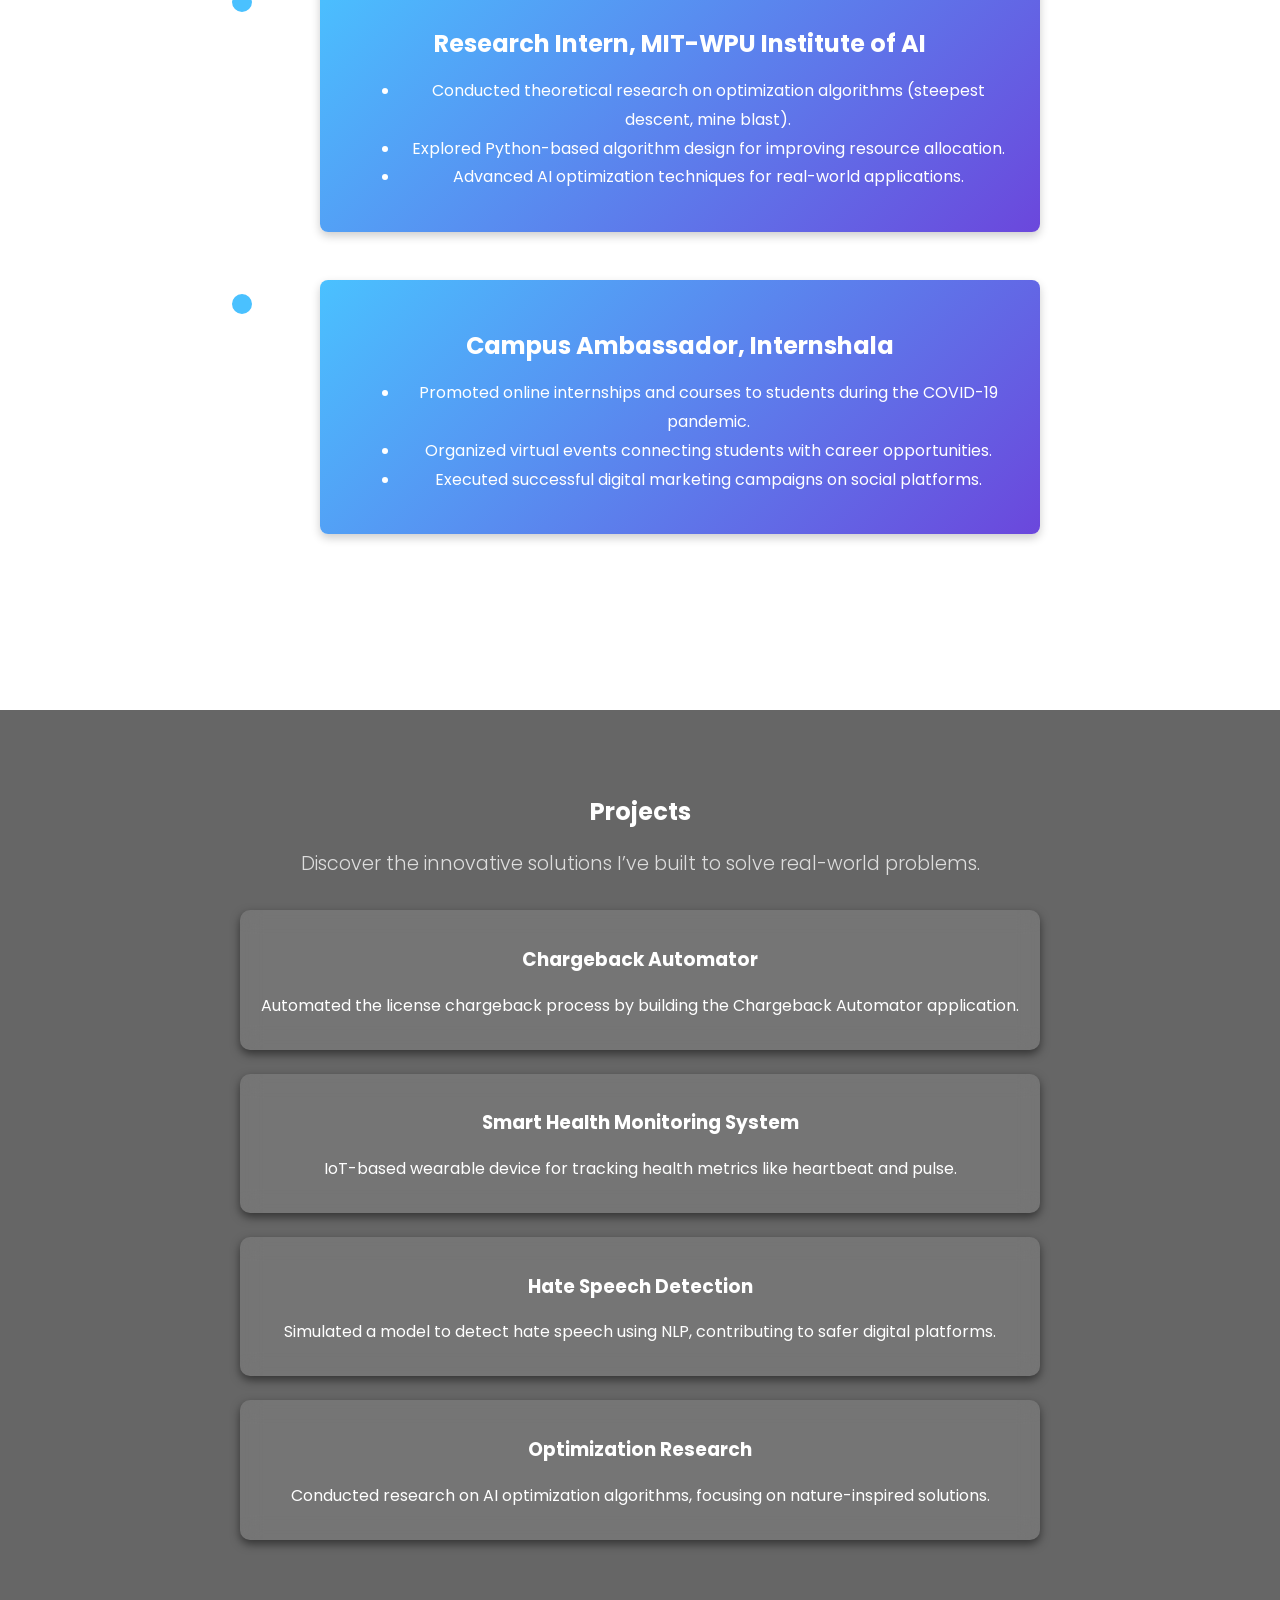
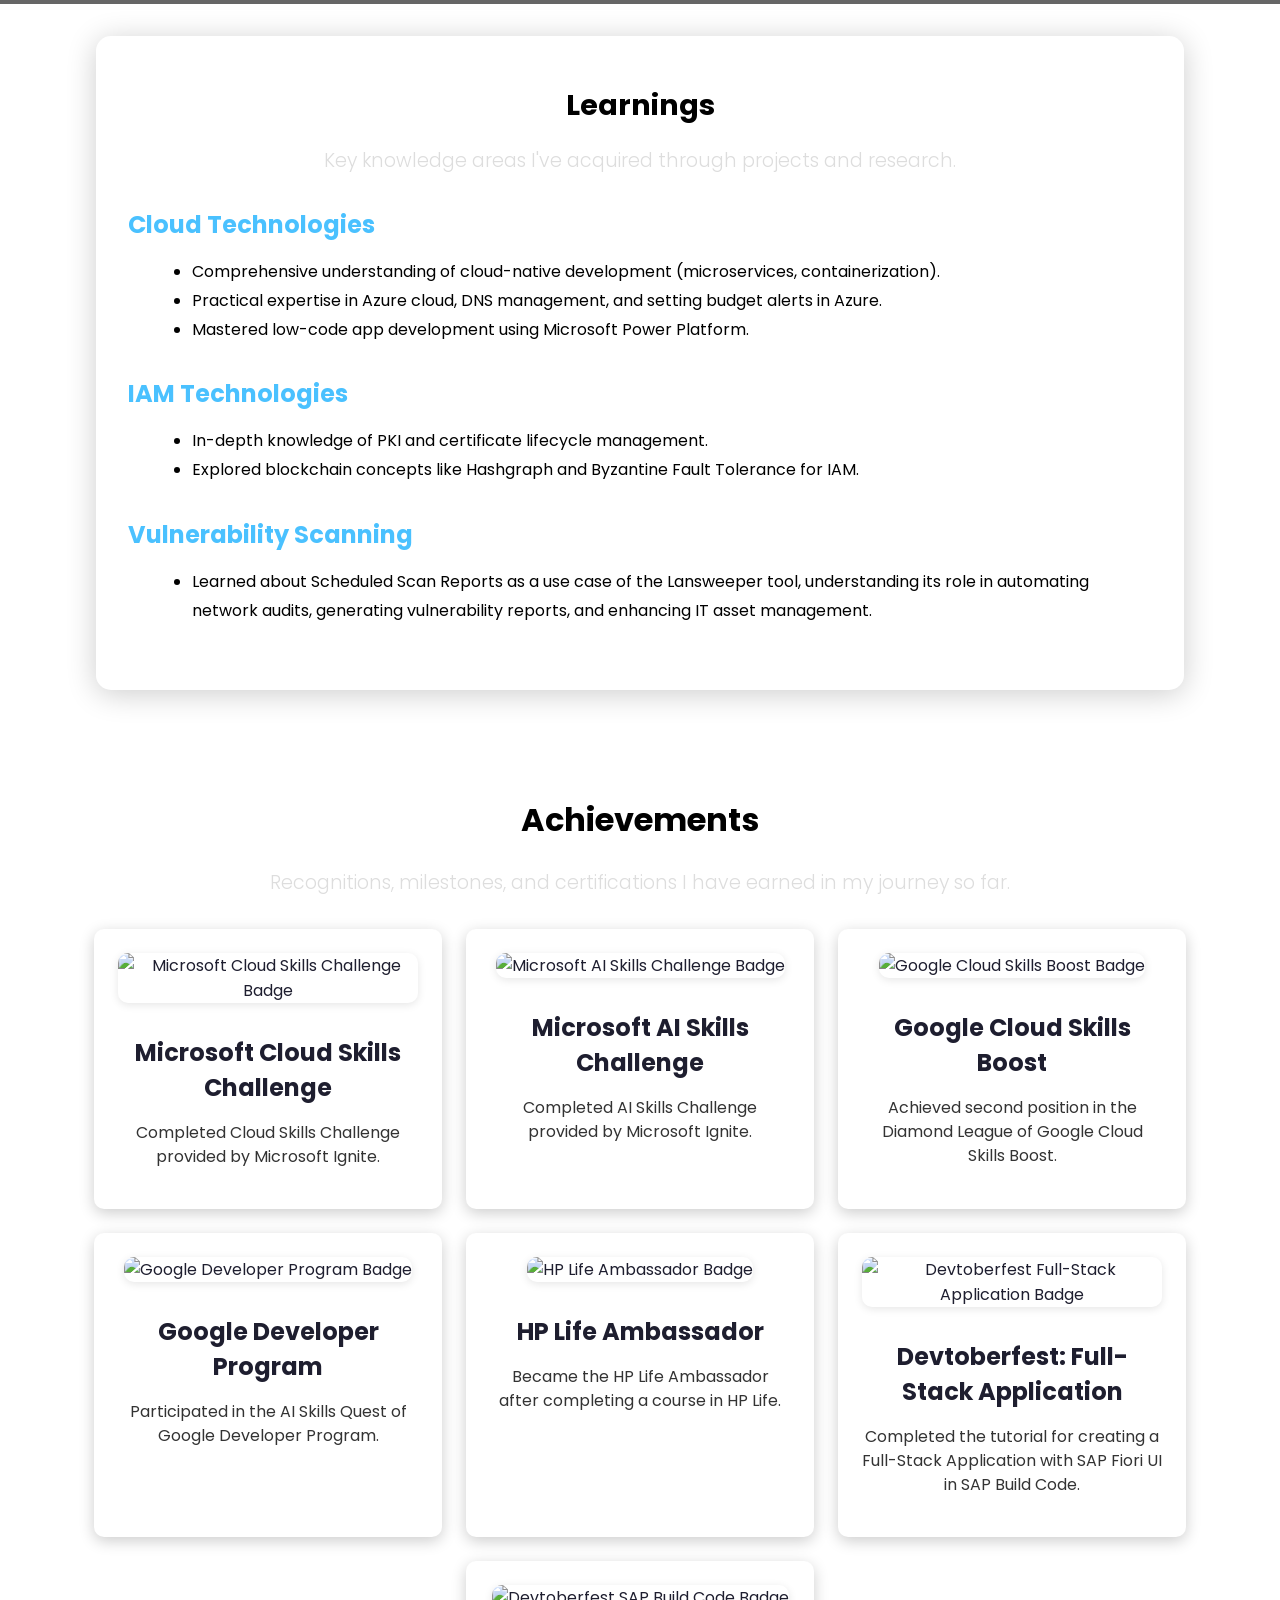
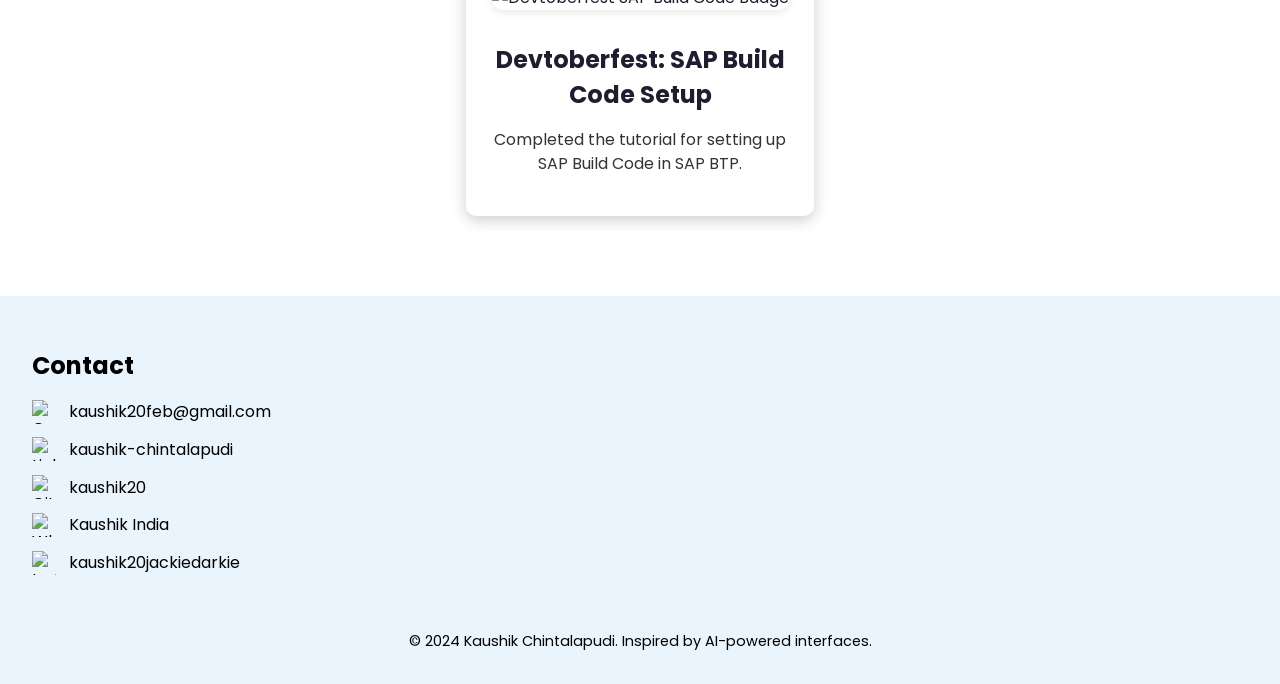
==== commit d4c75033: "Add files via upload" ====
--- a/Kaushik Website/Kaushik.html
+++ b/Kaushik Website/Kaushik.html
@@ -4,7 +4,8 @@
 <head>
    <meta charset="UTF-8">
    <meta name="viewport" content="width=device-width, initial-scale=1.0">
-   <meta name="description" content="Kaushik Chintalapudi's comprehensive portfolio showcasing achievements, projects, learnings, and expertise in AI and Cloud.">
+   <meta name="description"
+      content="Kaushik Chintalapudi's comprehensive portfolio showcasing achievements, projects, learnings, and expertise in AI and Cloud.">
    <meta name="keywords" content="Kaushik Chintalapudi, AI Portfolio, Cloud Developer, AI Enthusiast, Microsoft Azure">
    <meta name="author" content="Kaushik Chintalapudi">
    <meta name="robots" content="index, follow">
@@ -25,8 +26,8 @@
          --button-hover: #005bb5;
          --progress-bg: #1e1e2f;
          --progress-fill: linear-gradient(135deg, #4ac1ff, #6b47dc);
-         --footer-bg-dark: #262e47; 
-         --footer-bg-light: #eaf4fc; 
+         --footer-bg-dark: #262e47;
+         --footer-bg-light: #eaf4fc;
          --footer-text-dark: #ffffff;
          --footer-text-light: #000000;
          --header-bg: rgba(30, 30, 47, 0.9);
@@ -43,13 +44,18 @@
          --progress-fill: linear-gradient(135deg, #0078d7, #4ac1ff);
          --header-bg: #ffffff;
          --header-scrolled-bg: #ffffff;
-         --footer-bg-dark: #eaf4fc; 
+         --footer-bg-dark: #eaf4fc;
          --footer-text-light: #000000;
          --footer-bg-light: #eaf4fc;
          --footer-text-dark: #262e47;
       }
-      
-      html, body {
+
+      .hidden {
+         display: none;
+      }
+
+      html,
+      body {
          font-family: 'Poppins', sans-serif;
          margin: 0;
          padding: 0;
@@ -60,17 +66,19 @@
          cursor: url('custom-cursor.png'), auto;
       }
 
-      @keyframes spin {
+      @keyframes fadeInScale {
          from {
-            transform: rotate(0deg);
+            opacity: 0;
+            transform: scale(0.8);
          }
          to {
-            transform: rotate(360deg);
+            opacity: 1;
+            transform: scale(1);
          }
       }
 
       #experience {
-         padding: 4rem 2rem; 
+         padding: 4rem 2rem;
          position: relative;
          text-align: center;
       }
@@ -95,7 +103,7 @@
          align-items: flex-start;
          position: relative;
          margin-bottom: 3rem;
-         padding-left: 2rem; 
+         padding-left: 2rem;
       }
 
       .timeline-dot {
@@ -104,9 +112,9 @@
          background: #4ac1ff;
          border-radius: 50%;
          position: absolute;
-         left: -12px; 
-         top: 10px; 
-         border: 4px solid #fff; 
+         left: -12px;
+         top: 10px;
+         border: 4px solid #fff;
          z-index: 1;
       }
 
@@ -116,9 +124,9 @@
          border-radius: 8px;
          color: #fff;
          box-shadow: 0 4px 10px rgba(0, 0, 0, 0.2);
-         flex: 1; 
+         flex: 1;
          margin-left: 3rem;
-         position: relative; 
+         position: relative;
       }
 
       .timeline h3 {
@@ -138,11 +146,11 @@
          content: '';
          position: absolute;
          top: 0;
-         left: 8px; 
+         left: 8px;
          bottom: 0;
          width: 4px;
          background: #4ac1ff;
-         z-index: -1; 
+         z-index: -1;
       }
 
       .section.achievements {
@@ -152,6 +160,29 @@
          border-radius: 10px;
          margin: 2rem auto;
          max-width: 1200px;
+      }
+
+      .ai-visual-container {
+         display: flex;
+         justify-content: center;
+         align-items: center;
+         padding: 1rem;
+         border-radius: 10px;
+         background: radial-gradient(circle, #2c2c54, #1e1e2f);
+         box-shadow: 0 4px 20px rgba(0, 0, 0, 0.5);
+         margin-top: 1.5rem;
+      }
+
+      .ai-visual-image {
+         max-width: 100%;
+         height: auto;
+         border-radius: 10px;
+         transition: transform 0.3s ease, box-shadow 0.3s ease;
+      }
+
+      .ai-visual-container:hover .ai-visual-image {
+         transform: scale(1.05);
+         box-shadow: 0 8px 30px rgba(0, 0, 0, 0.7);
       }
 
       .achievements h2 {
@@ -227,53 +258,125 @@
          }
       }
 
-      .core-values {
+      .hobbies {
          text-align: center;
          padding: 3rem 2rem;
-         background: rgba(255, 255, 255, 0.1); 
-         box-shadow: 0 4px 15px rgba(0, 0, 0, 0.2); 
+         background: rgba(255, 255, 255, 0.1);
+         box-shadow: 0 4px 15px rgba(0, 0, 0, 0.2);
          border-radius: 10px;
          max-width: 90%;
          margin: 2rem auto;
       }
 
-      .core-values h2 {
+      .hobbies h2 {
          font-size: 2rem;
          color: var(--text-color);
          margin-bottom: 1.5rem;
       }
 
-      .values-container {
+      .hobbies-container {
          display: flex;
          flex-wrap: wrap;
          justify-content: center;
          gap: 2rem;
       }
 
-      .value-item {
+      .hobby-item {
          background: var(--card-bg);
          color: var(--text-color);
          padding: 1.5rem;
          border-radius: 8px;
          max-width: 300px;
          box-shadow: 0 4px 10px rgba(0, 0, 0, 0.2);
+         text-align: center;
+         cursor: pointer;
          transition: transform 0.3s ease, box-shadow 0.3s ease;
-      }
-
-      .value-item:hover {
+         position: relative;
+      }
+
+      .hobby-item:hover {
          transform: scale(1.05);
          box-shadow: 0 6px 15px rgba(0, 0, 0, 0.3);
       }
 
-      .value-item h3 {
+      .hobby-item .hidden-message {
+         display: none;
+         margin-top: 1rem;
+         font-size: 1.2rem;
+         color: #ffeb3b;
+         animation: fadeIn 0.5s ease-in-out;
+      }
+
+      .hobby-item.touched .hidden-message {
+         display: block;
+      }
+
+      #badge-container {
+         text-align: center;
+         margin: 2rem auto;
+         background: #4ac1ff;
+         padding: 1.5rem;
+         border-radius: 10px;
+         box-shadow: 0 4px 10px rgba(0, 0, 0, 0.2);
+         display: none; /* Hidden by default */
+         opacity: 0; /* Invisible initially */
+         transform: scale(0.8); /* Scale-down animation */
+         animation: fadeInScale 0.5s ease-in-out forwards;
+      }
+
+      .badge-container {
+         background: linear-gradient(135deg, #4ac1ff, #6b47dc); /* Gradient background */
+         padding: 20px; /* Padding around content */
+         border-radius: 10px; /* Rounded corners */
+         color: white; /* Text color */
+         text-align: center; /* Center-align text */
+         box-shadow: 0 4px 10px rgba(0, 0, 0, 0.2); /* Subtle shadow for depth */
+         margin: 20px auto; /* Center horizontally */
+         max-width: 300px; /* Limit width */
+         opacity: 0; /* Initially hidden */
+         transform: scale(0.8); /* For entry animation */
+         transition: opacity 0.5s ease, transform 0.5s ease; /* Smooth fade and scale */
+         display: none; /* Hidden by default */
+      }
+
+      .badge-container h3 {
+         margin-bottom: 10px;
          font-size: 1.5rem;
-         margin-bottom: 0.8rem;
-         color: #fff; 
-      }
-
-      .value-item p {
+         font-weight: bold;
+      }
+
+      .badge-container p {
+         margin: 0;
          font-size: 1rem;
-         line-height: 1.5;
+         font-weight: normal;
+      }
+
+      .badge-container .emoji {
+         font-size: 40px;
+         margin-top: 10px;
+      }
+
+      .badge-container.visible {
+         display: block;
+         opacity: 1;
+         transform: scale(1);
+         animation: fadeInScale 0.5s ease-in-out;
+      }
+
+      .badge-message {
+         font-size: 1.5rem;
+         font-weight: bold;
+         color: white;
+         margin-bottom: 1rem;
+         opacity: 0; /* Invisible initially */
+         animation: fadeInScale 0.5s ease-in-out forwards;
+         text-align: center;
+      }
+
+      #badge-container img {
+         max-width: 100px;
+         margin: 1rem auto;
+         display: block;
       }
 
       header {
@@ -326,7 +429,8 @@
          color: #1e1e2f;
       }
 
-      header .nav-links a:hover, header .nav-links a.active {
+      header .nav-links a:hover,
+      header .nav-links a.active {
          background-color: var(--button-bg);
          color: var(--bg-color);
          border-radius: 5px;
@@ -341,7 +445,7 @@
          font-size: 1rem;
          cursor: pointer;
          transition: background 0.3s ease, color 0.3s ease;
-         margin-left: auto; 
+         margin-left: auto;
          margin-right: 2rem;
          z-index: 1001;
          box-shadow: 0 2px 8px rgba(0, 0, 0, 0.3);
@@ -412,6 +516,7 @@
       }
 
       @keyframes blink {
+
          from,
          to {
             border-color: transparent;
@@ -485,12 +590,63 @@
       }
 
       @keyframes bounce {
-         0%, 100% {
+
+         0%,
+         100% {
             transform: translateY(0);
          }
+
          50% {
             transform: translateY(-10px);
          }
+      }
+
+      #projects {
+         background: url("d:\\Users\\kaushikc\\Downloads\\DALL·E AI Visual.webp") no-repeat center center/cover; /* Add your image path here */
+         padding: 4rem 2rem;
+         color: white;
+         position: relative;
+         text-align: center;
+      }
+
+      #projects::before {
+         content: "";
+         position: absolute;
+         top: 0;
+         left: 0;
+         width: 100%;
+         height: 100%;
+         background: rgba(0, 0, 0, 0.6); 
+         z-index: 1;
+      }
+
+      #projects h2,
+      #projects p,
+      .project-grid {
+         position: relative;
+         z-index: 2; 
+      }
+
+      .project-grid {
+         display: grid;
+         grid-template-columns: 1fr; /* Keep one column for responsiveness */
+         gap: 1.5rem;
+         max-width: 800px;
+         margin: 0 auto;
+      }
+
+      .project-card {
+         background: rgba(255, 255, 255, 0.1);
+         backdrop-filter: blur(10px); 
+         padding: 1rem;
+         border-radius: 10px;
+         box-shadow: 0 4px 10px rgba(0, 0, 0, 0.5);
+         transition: transform 0.3s ease, box-shadow 0.3s ease;
+      }
+
+      .project-card:hover {
+         transform: scale(1.05);
+         box-shadow: 0 6px 20px rgba(0, 0, 0, 0.7);
       }
 
       .section {
@@ -499,8 +655,7 @@
          animation: fadeIn 1s ease-in-out;
       }
 
-      .skills,
-      .projects {
+      .skills {
          display: flex;
          flex-wrap: wrap;
          justify-content: center;
@@ -512,21 +667,21 @@
       }
 
       .learnings {
-         background: rgba(255, 255, 255, 0.1); 
-         box-shadow: 0 4px 30px rgba(0, 0, 0, 0.2); 
-         border-radius: 15px; 
-         backdrop-filter: blur(10px); 
-         -webkit-backdrop-filter: blur(10px); 
-         padding: 2rem; 
-         margin: 2rem auto; 
-         max-width: 80%; 
-         color: var(--text-color); 
-         text-align: left; 
+         background: rgba(255, 255, 255, 0.1);
+         box-shadow: 0 4px 30px rgba(0, 0, 0, 0.2);
+         border-radius: 15px;
+         backdrop-filter: blur(10px);
+         -webkit-backdrop-filter: blur(10px);
+         padding: 2rem;
+         margin: 2rem auto;
+         max-width: 80%;
+         color: var(--text-color);
+         text-align: left;
       }
 
       .learnings h2 {
          font-size: 1.8rem;
-         color: var(--footer-text); 
+         color: var(--footer-text);
          margin-bottom: 1rem;
          margin-top: 0;
          text-align: center;
@@ -540,7 +695,7 @@
       }
 
       .learnings h3 {
-         color: #4ac1ff; 
+         color: #4ac1ff;
          margin-top: 2rem;
          margin-bottom: 1rem;
          font-size: 1.5rem;
@@ -550,12 +705,11 @@
          font-size: 1.2rem;
          font-weight: 300;
          margin-bottom: 2rem;
-         color: #ddd; 
-         text-align: center; 
-      }
-
-      .skills .skill-list,
-      .projects .project-grid {
+         color: #ddd;
+         text-align: center;
+      }
+
+      .skills .skill-list{
          display: flex;
          justify-content: center;
          gap: 1rem;
@@ -563,8 +717,7 @@
          padding: 1rem;
       }
 
-      .skill-item,
-      .project-card {
+      .skill-item {
          background: var(--card-bg);
          color: var(--text-color);
          padding: 1rem;
@@ -602,8 +755,7 @@
          --delay: 0.8s;
       }
 
-      .skill-item:hover,
-      .project-card:hover {
+      .skill-item:hover{
          transform: scale(1.05);
          box-shadow: 0 6px 15px rgba(0, 0, 0, 0.4);
          background: linear-gradient(135deg, #6b47dc, #4ac1ff);
@@ -649,6 +801,7 @@
          from {
             width: 0;
          }
+
          to {
             width: var(--progress-level, 80%);
          }
@@ -659,6 +812,7 @@
             opacity: 0;
             transform: translateY(30px);
          }
+
          to {
             opacity: 1;
             transform: translateY(0);
@@ -672,15 +826,6 @@
          transition: background-color 0.3s ease, color 0.3s ease;
       }
 
-      .footer-container {
-         max-width: 1200px;
-         margin: 0 auto;
-         display: flex;
-         justify-content: space-between;
-         flex-direction: column; 
-         align-items: flex-start;
-      }
-
       .contact-section {
          text-align: left;
          width: 100%;
@@ -754,6 +899,31 @@
          padding: 3rem 2rem;
          margin-bottom: 2rem;
       }
+
+      .footer-container {
+         display: flex;
+         justify-content: space-between;
+         align-items: flex-start;
+      }
+
+      .footer-badges {
+         display: flex;
+         flex-direction: row;
+         justify-content: center;
+         align-items: center;
+         gap: 20px;
+         margin-top: 20px;
+         flex-wrap: wrap;
+      }
+
+      .badge-container {
+         display: none;
+         text-align: center;
+         margin: 1rem auto;
+         opacity: 0;
+         transform: scale(0.8);
+         transition: opacity 0.5s ease, transform 0.5s ease;
+      }
    </style>
 </head>
 
@@ -762,7 +932,7 @@
       <div class="logo">Kaushik Chintalapudi</div>
       <nav class="nav-links">
          <a href="#about">About</a>
-         <a href="#core-values">Core Values</a>
+         <a href="#hobbies">Hobbies</a>
          <a href="#skills">Skills</a>
          <a href="#experience">Experience</a>
          <a href="#projects">Projects</a>
@@ -774,82 +944,105 @@
    <main>
       <section id="hero">
          <div>
-            <h1>Driving Innovation with AI, Cloud, and Scalable Solutions.</h1>
-            <p>crafting data-driven solutions and optimizing cloud resources for a smarter future.</p>
+            <h1>Optimizing Cloud Operations with Curiosity and Dedication</h1>
+            <p>
+               Building today's skills for tomorrow's innovations, dedicated to transforming the world through technology by optimizing cloud operations and creating scalable, efficient solutions.
+            </p>
             <div style="margin: 2rem auto;">
-               <div class="LI-profile-badge" data-version="v1" data-size="medium" data-locale="en_US"
-                  data-type="horizontal" data-theme="dark" data-vanity="kaushik-chintalapudi-6b737a1a8">
+               <div class="LI-profile-badge" data-version="v1" data-size="medium" data-locale="en_US" data-type="horizontal"
+                  data-theme="dark" data-vanity="kaushik-chintalapudi-6b737a1a8">
                   <a class="LI-simple-link" href="https://www.linkedin.com/in/kaushik-chintalapudi-6b737a1a8">Kaushik
                      Chintalapudi</a>
                </div>
                <div style="width: 80%; height: 1px; background-color: #4ac1ff; margin: 1.5rem auto;">
                </div>
             </div>
-            <a href="#footer-contact" class="cta-btn" aria-label="Contact Kaushik" style="margin-top: 2rem; display: inline-block;">Let's Talk</a>
-            <a href="d:\\Users\\kaushikc\\Downloads\\Kaushik Chintalapudi Resume.pdf" download class="cta-btn" style="margin-top: 1.5rem; display: inline-block;" aria-label="Download Resume">
+            <a href="#footer-contact" class="cta-btn" aria-label="Contact Kaushik"
+               style="margin-top: 2rem; display: inline-block;">Let's Connect</a>
+            <a href="d:\\Users\\kaushikc\\Downloads\\Kaushik Chintalapudi Resume.pdf" download class="cta-btn"
+               style="margin-top: 1.5rem; display: inline-block;" aria-label="Download Resume">
                <i class="fas fa-download"></i> Download Resume
             </a>
          </div>
       </section>
+      
       <section id="about" class="section">
          <h2>About Me</h2>
          <p>
-            I am <strong>Kaushik Chintalapudi</strong>, a passionate Cloud and AI enthusiast, driven by the ambition to
-            innovate and solve real-world challenges through technology. My expertise lies in designing scalable cloud-native
-            solutions, utilizing low-code/no-code platforms like <strong>Microsoft Power Platform</strong>, and automating
-            complex workflows to enhance efficiency and productivity.
+            I am <strong>Kaushik Chintalapudi</strong>, a Cloud Intern with a year of professional experience in managing
+            cloud infrastructure and enhancing operational efficiency. A recent college graduate, I am driven by the
+            opportunity to learn, grow, and apply my knowledge to solve complex challenges in cloud technologies.
          </p>
          <p>
-            With hands-on experience in <strong>Azure Cloud</strong>, I have extensively worked on optimizing cloud resources,
-            implementing governance strategies, and deploying budget alerts to ensure cost-effective operations. My journey
-            includes impactful contributions such as automating license chargeback processes with the <strong>Chargeback
-               Automator</strong> and researching decentralized identity management using <strong>blockchain and Hashgraph
-               technologies</strong>.
+            My expertise lies in leveraging platforms like <strong>Microsoft Azure</strong> and
+            <strong>Microsoft Power Platform</strong> to optimize cloud resources, automate workflows, and support
+            governance strategies. Through projects like the <strong>Chargeback Automator</strong> and research into
+            <strong>blockchain-driven identity management</strong>, I’ve gained a solid foundation in building impactful
+            solutions.
          </p>
          <p>
-            I bring a diverse skill set, encompassing <strong>Python, Generative AI, and Microsoft Power Apps</strong>, while
-            exploring advanced concepts like <strong>containerization</strong> and <strong>microservices
-               architecture</strong>. My commitment to continuous learning and innovation is reflected in projects that
-            deliver transformative business outcomes.
+            I bring a diverse skill set, ranging from <strong>Python programming</strong> to
+            <strong>low-code app development</strong>, and I am constantly exploring advanced concepts like containerization
+            and microservices architecture. My work reflects a deep commitment to driving value through technology while
+            staying adaptable to emerging trends.
          </p>
          <p>
-            Beyond technology, I thrive in collaborative environments where ideas flourish, and solutions make a tangible
-            impact. Whether contributing to <strong>Al-Futtaim Group’s cloud governance initiatives</strong>, developing
-            <strong>IoT-based healthcare monitoring systems</strong>, or researching <strong>AI optimization
-               algorithms</strong>, I strive to drive value and excellence with every endeavor.
+            While I focus on growing as a professional, I aim to work on innovative projects that align with my long-term
+            goal: to contribute to shaping the future of technology and cloud ecosystems. I believe in creating solutions
+            that are not only scalable but also transformative.
          </p>
          <p>
-            When I am not immersed in technology, you can find me exploring the world of <strong>music</strong>, perfecting my
-            <strong>guitar skills</strong>, or enjoying <strong>cricket</strong>. I also take pride in my time with the
-            <strong>National Cadet Corps (NCC)</strong> during college, where I developed leadership, discipline, and teamwork
-            skills that complement my professional expertise.
+            Outside of work, I enjoy <strong>strumming my guitar</strong>, playing <strong>cricket</strong>, and exploring
+            the endless possibilities of <strong>music</strong>. My journey with the <strong>National Cadet Corps
+               (NCC)</strong>
+            during college helped me develop leadership, discipline, and teamwork skills that now complement my technical
+            expertise.
          </p>
          <p>
-            I believe in blending technology, creativity, and collaboration to build a smarter, more sustainable future.
+            I look forward to collaborating with like-minded professionals to bring innovative ideas to life.
          </p>
       </section>
-      <section id="core-values" class="section core-values">
-         <h2>Core Values</h2>
-         <div class="values-container">
-            <div class="value-item">
-               <h3>Innovation</h3>
-               <p>Leveraging emerging technologies to drive transformative business solutions.</p>
-            </div>
-            <div class="value-item">
-               <h3>Collaboration</h3>
-               <p>Building synergies across teams to achieve common goals.</p>
-            </div>
-            <div class="value-item">
-               <h3>Growth</h3>
-               <p>Continually upgrading my skills in AI, cloud, and automation.</p>
-            </div>
+      
+      <section id="hobbies" class="section hobbies">
+         <h2>Hobbies</h2>
+         <p class="section-subtitle">Discover hidden surprises as you explore my favorite hobbies!</p>
+         <div class="hobbies-container">
+            <div class="hobby-item" data-hobby="guitar">
+               <div class="hobby-icon">
+                  <i class="fas fa-guitar"></i>
+               </div>
+               <h3>Guitar</h3>
+               <p>Strumming chords and composing tunes.</p>
+               <div class="hidden-message">🎸 Rock on!</div>
+            </div>
+            <div class="hobby-item" data-hobby="cricket">
+               <div class="hobby-icon">
+                  <i class="fas fa-cricket"></i>
+               </div>
+               <h3>Cricket</h3>
+               <p>Passionate about the game, both playing and spectating.</p>
+               <div class="hidden-message">🏏 Hit a six!</div>
+            </div>
+            <div class="hobby-item" data-hobby="music">
+               <div class="hobby-icon">
+                  <i class="fas fa-headphones"></i>
+               </div>
+               <h3>Music</h3>
+               <p>Exploring various genres and creating playlists.</p>
+               <div class="hidden-message">🎧 Tune in!</div>
+            </div>
+         </div>
+         <div id="badge-container-hobbies" class="hidden">
+            <h3>Congratulations!</h3>
+            <p>You’ve explored all hobbies! Here’s your badge:</p>
+            <img src="badge.png" alt="Hobbies Badge" class="badge-image">
          </div>
       </section>
+      
       <section id="skills" class="skills">
          <h2>Skills</h2>
-         <p style="font-size: 1.2rem; margin-bottom: 2rem; color: #ddd;">
-            A collection of tools and skills I've mastered to drive AI Innovation and Cloud Optimization.
-         </p>
+         <p class="section-subtitle">A collection of tools and skills I've mastered to drive AI innovation and cloud
+            optimization.</p>
          <div class="skill-list">
             <div class="skill-item" data-skill-level="Expert">
                Microsoft Azure
@@ -876,26 +1069,30 @@
                </div>
             </div>
          </div>
+         <div id="badge-container-skills" class="hidden">
+            <h3>Congratulations!</h3>
+            <p>You’ve unlocked the Skills Badge!</p>
+         </div>
       </section>
+      
       <section id="experience">
          <h2>Experience</h2>
          <p class="section-subtitle">A showcase of my professional journey and impactful contributions.</p>
          <div class="timeline">
-            <div class="timeline-item">
+            <div class="timeline-item" data-experience="cloud-intern">
                <div class="timeline-dot"></div>
                <div class="timeline-content">
                   <h3>Cloud Intern, PCS Gulf</h3>
                   <ul>
                      <li>Managed Change, Service, and Incident Requests in Symphony AI ITSM Portal.</li>
-                     <li>Automated Chargeback processes by creating a Chargeback Automator application, reducing manual
-                        efforts by 40%.</li>
+                     <li>Automated Chargeback processes by creating a Chargeback Automator application.</li>
                      <li>Conducted research on decentralized identity management using Hashgraph technology.</li>
                      <li>Explored Scheduled Scan Reports in Lansweeper, automating network audits and generating vulnerability
                         reports.</li>
                   </ul>
                </div>
             </div>
-            <div class="timeline-item">
+            <div class="timeline-item" data-experience="research-intern">
                <div class="timeline-dot"></div>
                <div class="timeline-content">
                   <h3>Research Intern, MIT-WPU Institute of AI</h3>
@@ -906,7 +1103,7 @@
                   </ul>
                </div>
             </div>
-            <div class="timeline-item">
+            <div class="timeline-item" data-experience="campus-ambassador">
                <div class="timeline-dot"></div>
                <div class="timeline-content">
                   <h3>Campus Ambassador, Internshala</h3>
@@ -918,51 +1115,35 @@
                </div>
             </div>
          </div>
-      </section>
-      <section id="projects" class="section projects">
-         <h2 style="margin-bottom: 2rem;">Projects</h2>
-         <p style="font-size: 1.2rem; margin-bottom: 2rem; color: #ddd;">
-            I am passionate about leveraging AI and other technologies to solve real-world problems. Below are some of
-            the
-            projects that highlight my ambition to create scalable, innovative solutions.
-         </p>
-         <div style="display: flex; flex-wrap: wrap; justify-content: center; gap: 1.5rem;">
-            <div class="project-card"
-               style="background: #4ac1ff; padding: 1.5rem; border-radius: 10px; width: 300px; text-align: center; cursor: pointer; transition: transform 0.3s, box-shadow 0.3s;">
-               <h3 style="margin-bottom: 1rem; color: #1e1e2f;">Chargeback Automator</h3>
-               <p style="color: #1e1e2f;">
-                  Automated the license chargeback process by building the Chargeback Automator application, reducing
-                  manual effort by 40%
-               </p>
-               <a href="#" style="color: #0078d7; text-decoration: none; font-weight: bold;">View Details</a>
-            </div>
-            <div class="project-card"
-               style="background: #4ac1ff; padding: 1.5rem; border-radius: 10px; width: 300px; text-align: center; cursor: pointer; transition: transform 0.3s, box-shadow 0.3s;">
-               <h3 style="margin-bottom: 1rem; color: #1e1e2f;">Smart Health Monitoring System</h3>
-               <p style="color: #1e1e2f;">
-                  IoT-based wearable device for tracking health metrics like heartbeat and pulse, enabling chronic
-                  disease management and real-time emergency alerts with location coordinates.
-               </p>
-               <a href="#" style="color: #0078d7; text-decoration: none; font-weight: bold;">View Details</a>
-            </div>
-            <div class="project-card"
-               style="background: #4ac1ff; padding: 1.5rem; border-radius: 10px; width: 300px; text-align: center; cursor: pointer; transition: transform 0.3s, box-shadow 0.3s;">
-               <h3 style="margin-bottom: 1rem; color: #1e1e2f;">Hate Speech Detection</h3>
-               <p style="color: #1e1e2f;">
-                  Simulated a model to detect hate speech using NLP, contributing to safer digital platforms and
-                  communities.
-               </p>
-               <a href="#" style="color: #0078d7; text-decoration: none; font-weight: bold;">View Details</a>
-            </div>
-            <div class="project-card"
-               style="background: #4ac1ff; padding: 1.5rem; border-radius: 10px; width: 300px; text-align: center; cursor: pointer; transition: transform 0.3s, box-shadow 0.3s;">
-               <h3 style="margin-bottom: 1rem; color: #1e1e2f;">Optimization Research</h3>
-               <p style="color: #1e1e2f;">Conducted research on AI optimization algorithms, focusing on nature-inspired
-                  solutions like steepest descent and mine blast.</p>
-               <a href="#" style="color: #0078d7; text-decoration: none; font-weight: bold;">View Details</a>
-            </div>
+         <div id="badge-container-experience" class="hidden">
+            <h3>Congratulations!</h3>
+            <p>You’ve unlocked the Experience Badge!</p>
          </div>
       </section>
+      
+      <section id="projects" class="section projects">
+         <h2>Projects</h2>
+         <p class="section-subtitle">Discover the innovative solutions I’ve built to solve real-world problems.</p>
+         <div class="project-grid">
+            <div class="project-card">
+               <h3>Chargeback Automator</h3>
+               <p>Automated the license chargeback process by building the Chargeback Automator application.</p>
+            </div>
+            <div class="project-card">
+               <h3>Smart Health Monitoring System</h3>
+               <p>IoT-based wearable device for tracking health metrics like heartbeat and pulse.</p>
+            </div>
+            <div class="project-card">
+               <h3>Hate Speech Detection</h3>
+               <p>Simulated a model to detect hate speech using NLP, contributing to safer digital platforms.</p>
+            </div>
+            <div class="project-card">
+               <h3>Optimization Research</h3>
+               <p>Conducted research on AI optimization algorithms, focusing on nature-inspired solutions.</p>
+            </div>
+         </div>
+      </section>
+      
       <section id="learnings" class="section learnings">
          <h2>Learnings</h2>
          <p class="section-subtitle">Key knowledge areas I've acquired through projects and research.</p>
@@ -979,49 +1160,59 @@
          </ul>
          <h3>Vulnerability Scanning</h3>
          <ul>
-            <li>Learned about Scheduled Scan Reports as a use case of the Lansweeper tool, understanding its role in
-               automating network audits, generating vulnerability reports, and enhancing IT asset management.</li>
+            <li>Learned about Scheduled Scan Reports as a use case of the Lansweeper tool, understanding its role in automating network audits, generating vulnerability reports, and enhancing IT asset management.</li>
          </ul>
       </section>
+      
       <section id="achievements" class="section achievements">
          <h2>Achievements</h2>
          <p class="section-subtitle">Recognitions, milestones, and certifications I have earned in my journey so far.</p>
          <div class="achievement-grid">
-            <div class="achievement-card">
-               <img src="d:\\Users\\kaushikc\\OneDrive - Al-Futtaim Group\\Documents\\Kaushik Office\\Certifications\\Pictures\\1719989365846.jpg" alt="Microsoft Cloud Skills Badge" class="badge-image">
+            <div class="achievement-card" data-achievement="cloud-skills-challenge">
+               <img src="d:\\Users\\kaushikc\\OneDrive - Al-Futtaim Group\\Documents\\Kaushik Office\\Certifications\\Pictures\\1719989365846.jpg" alt="Microsoft Cloud Skills Challenge Badge" class="badge-image">
                <h3>Microsoft Cloud Skills Challenge</h3>
                <p>Completed Cloud Skills Challenge provided by Microsoft Ignite.</p>
             </div>
-            <div class="achievement-card">
-               <img src="d:\\Users\\kaushikc\\OneDrive - Al-Futtaim Group\\Pictures\\Screenshots\\Screenshot 2024-11-27 152810.png" alt="Microsoft AI Skills Badge" class="badge-image">
+      
+            <div class="achievement-card" data-achievement="ai-skills-challenge">
+               <img src="d:\\Users\\kaushikc\\OneDrive - Al-Futtaim Group\\Documents\\Kaushik Office\\Certifications\\Pictures\\Screenshot 2024-11-27 152810.png" alt="Microsoft AI Skills Challenge Badge" class="badge-image">
                <h3>Microsoft AI Skills Challenge</h3>
                <p>Completed AI Skills Challenge provided by Microsoft Ignite.</p>
             </div>
-            <div class="achievement-card">
+      
+            <div class="achievement-card" data-achievement="google-cloud-boost">
                <img src="d:\\Users\\kaushikc\\OneDrive - Al-Futtaim Group\\Pictures\\Screenshots\\Screenshot 2024-11-27 145019.png" alt="Google Cloud Skills Boost Badge" class="badge-image">
                <h3>Google Cloud Skills Boost</h3>
                <p>Achieved second position in the Diamond League of Google Cloud Skills Boost.</p>
             </div>
-            <div class="achievement-card">
-               <img src="d:\\Users\\kaushikc\\OneDrive - Al-Futtaim Group\\Pictures\\Screenshots\\Screenshot 2024-11-27 152402.png" alt="Google Developer Badge" class="badge-image">
+      
+            <div class="achievement-card" data-achievement="google-developer">
+               <img src="d:\\Users\\kaushikc\\OneDrive - Al-Futtaim Group\\Pictures\\Screenshots\\Screenshot 2024-11-27 152402.png" alt="Google Developer Program Badge" class="badge-image">
                <h3>Google Developer Program</h3>
                <p>Participated in the AI Skills Quest of Google Developer Program.</p>
             </div>
-            <div class="achievement-card">
+      
+            <div class="achievement-card" data-achievement="hp-life-ambassador">
                <img src="d:\\Users\\kaushikc\\OneDrive - Al-Futtaim Group\\Pictures\\Screenshots\\Screenshot 2024-11-27 150155.png" alt="HP Life Ambassador Badge" class="badge-image">
                <h3>HP Life Ambassador</h3>
                <p>Became the HP Life Ambassador after completing a course in HP Life.</p>
             </div>
-            <div class="achievement-card">
-               <img src="d:\\Users\\kaushikc\\OneDrive - Al-Futtaim Group\\Documents\\Kaushik Office\\Certifications\\Pictures\\1727687763696.jpg" alt="Devtoberfest Badge" class="badge-image">
+      
+            <div class="achievement-card" data-achievement="devtoberfest-fullstack">
+               <img src="d:\\Users\\kaushikc\\OneDrive - Al-Futtaim Group\\Documents\\Kaushik Office\\Certifications\\Pictures\\1727687763696.jpg" alt="Devtoberfest Full-Stack Application Badge" class="badge-image">
                <h3>Devtoberfest: Full-Stack Application</h3>
                <p>Completed the tutorial for creating a Full-Stack Application with SAP Fiori UI in SAP Build Code.</p>
             </div>
-            <div class="achievement-card">
-               <img src="d:\\Users\\kaushikc\\OneDrive - Al-Futtaim Group\\Documents\\Kaushik Office\\Certifications\\Pictures\\1727687633378.jpg" alt="Devtoberfest Badge" class="badge-image">
+      
+            <div class="achievement-card" data-achievement="devtoberfest-setup">
+               <img src="d:\\Users\\kaushikc\\OneDrive - Al-Futtaim Group\\Documents\\Kaushik Office\\Certifications\\Pictures\\1727687633378.jpg" alt="Devtoberfest SAP Build Code Badge" class="badge-image">
                <h3>Devtoberfest: SAP Build Code Setup</h3>
                <p>Completed the tutorial for setting up SAP Build Code in SAP BTP.</p>
             </div>
+         </div>
+         <div id="badge-container-achievements" class="hidden">
+            <h3>Congratulations!</h3>
+            <p>You’ve unlocked the Achievements Badge!</p>
          </div>
       </section>
    </main>
@@ -1044,108 +1235,191 @@
                   <span><a href="https://github.com/kaushik20" target="_blank">kaushik20</a></span>
                </div>
                <div class="contact-item">
-                  <img src="https://img.icons8.com/color/48/whatsapp--v1.png" alt="WhatsApp" style="width: 24px; height: 24px;">
+                  <img src="https://img.icons8.com/color/48/whatsapp--v1.png" alt="WhatsApp"
+                     style="width: 24px; height: 24px;">
                   <span><a href="https://wa.me/918459102979" target="_blank">Kaushik India</a></span>
                </div>
                <div class="contact-item">
                   <img src="https://upload.wikimedia.org/wikipedia/commons/a/a5/Instagram_icon.png" alt="Instagram">
-                  <span><a href="https://instagram.com/kaushik20jackiedarkie" target="_blank">kaushik20jackiedarkie</a></span>
-               </div>
-            </div>
+                  <span><a href="https://instagram.com/kaushik20jackiedarkie"
+                        target="_blank">kaushik20jackiedarkie</a></span>
+               </div>
+            </div>
+         </div>
+         <div class="footer-badges">
+            <div id="badge-container-contact"></div>
+            <div id="badge-container-lets-connect"></div>
          </div>
       </div>
       <div class="footer-copyright">
          <p>&copy; 2024 Kaushik Chintalapudi. Inspired by AI-powered interfaces.</p>
       </div>
    </footer>
+   
    <script>
-      document.addEventListener("scroll", () => {
-         const header = document.querySelector("header");
-         if (window.scrollY > 50) {
-            header.classList.add("scrolled");
-         } else {
-            header.classList.remove("scrolled");
-         }
-      });
-
-      document.querySelectorAll('a[href^="#"]').forEach(anchor => {
-         anchor.addEventListener("click", function (e) {
-            e.preventDefault();
-            document.querySelector(this.getAttribute("href")).scrollIntoView({
-               behavior: "smooth",
-               block: "start"
+      document.addEventListener("DOMContentLoaded", () => {
+         const DEBUG = true;
+         const debugLog = (...args) => DEBUG && console.log(...args);
+
+         // Function to debounce events like scrolling
+         function debounce(func, delay = 100) {
+            let timeout;
+            return (...args) => {
+               clearTimeout(timeout);
+               timeout = setTimeout(() => func(...args), delay);
+            };
+         }
+
+         // Handle header style change on scroll
+         const handleScroll = () => {
+            const header = document.querySelector("header");
+            if (window.scrollY > 50) {
+               header.classList.add("scrolled");
+            } else {
+               header.classList.remove("scrolled");
+            }
+         };
+         document.addEventListener("scroll", debounce(handleScroll));
+
+         // Create the badge container dynamically
+         const createBadgeContainer = (id, parent) => {
+            let badgeContainer = document.getElementById(id);
+            if (!badgeContainer) {
+               badgeContainer = document.createElement("div");
+               badgeContainer.id = id;
+               badgeContainer.classList.add("badge-container");
+               parent.appendChild(badgeContainer);
+            }
+            return badgeContainer;
+         };
+
+         // Show badge with fade-in and scale-up effect
+         const showBadge = (container, message, emoji) => {
+            container.style.display = "block"; // Make the badge container visible
+            container.style.opacity = 0; // Start with full transparency
+            container.style.transform = "scale(0.8)"; // Initial scale down
+
+            // Create the badge message and visual
+            const badgeContent = `
+               <div style="
+                  background: linear-gradient(135deg, #4ac1ff, #6b47dc);
+                  color: white; 
+                  padding: 20px; 
+                  border-radius: 10px; 
+                  text-align: center; 
+                  box-shadow: 0 4px 10px rgba(0, 0, 0, 0.2); 
+                  max-width: 300px;
+                  margin: auto;">
+                  <h3 style="margin-bottom: 1rem; font-size: 1.5rem; font-weight: bold;">Congratulations!</h3>
+                  <p style="margin: 0; font-size: 1rem;">${message}</p>
+                  <p style="font-size: 40px; margin: 1rem 0;">${emoji}</p>
+               </div>
+            `;
+            container.innerHTML = badgeContent;
+
+            // Animate fade-in and scale-up
+            setTimeout(() => {
+               container.style.opacity = 1;
+               container.style.transform = "scale(1)";
+            }, 100);
+         };
+
+         // Gamify sections with badge unlocks
+         const sectionsToGamify = [
+            { id: "hobbies", itemsClass: ".hobby-item", badgeId: "badge-container-hobbies" },
+            { id: "skills", itemsClass: ".skill-item", badgeId: "badge-container-skills" },
+            { id: "experience", itemsClass: ".timeline-item", badgeId: "badge-container-experience" },
+            { id: "projects", itemsClass: ".project-card", badgeId: "badge-container-projects" },
+            { id: "achievements", itemsClass: ".achievement-card", badgeId: "badge-container-achievements" },
+         ];
+
+         sectionsToGamify.forEach(({ id, itemsClass, badgeId }) => {
+            const items = document.querySelectorAll(itemsClass);
+            const badgeContainer = createBadgeContainer(badgeId, document.querySelector(`#${id}`));
+            const exploredItems = new Set();
+
+            debugLog(`Setting up gamification for section: ${id}`);
+
+            // Track interactions with items in the section
+            items.forEach((item) => {
+               item.addEventListener("click", () => {
+                  if (!exploredItems.has(item)) {
+                     exploredItems.add(item);
+                     item.classList.add("touched");
+                     debugLog(`Explored items in ${id}: ${[...exploredItems]}`);
+
+                     // Check if all items have been clicked
+                     if (exploredItems.size === items.length) {
+                        // Show the badge and message together
+                        showBadge(badgeContainer, `You’ve unlocked the ${id.charAt(0).toUpperCase() + id.slice(1)} Badge!`, "🏆");
+                     }
+                  }
+               });
             });
          });
-      });
-
-      document.addEventListener("DOMContentLoaded", () => {
-         const animatedItems = document.querySelectorAll(".skill-item, .project-card");
-         const observer = new IntersectionObserver((entries) => {
-            entries.forEach((entry) => {
-               if (entry.isIntersecting) {
-                  entry.style.opacity = "1";
-                  entry.style.transform = "translateY(0)";
-                  entry.style.transition = "opacity 0.6s ease, transform 0.6s ease";
+
+         // Contact and "Let's Connect" sections
+         const contactItems = document.querySelectorAll(".contact-item");
+         const contactBadgeContainer = createBadgeContainer("badge-container-contact", document.querySelector(".footer-badges"));
+         const letsConnectBadgeContainer = createBadgeContainer("badge-container-lets-connect", document.querySelector(".footer-badges"));
+
+         let letsConnectClicked = false;
+         const exploredContactItems = new Set();
+
+         // Handle "Let's Connect" button click
+         const letsConnectButton = document.querySelector('.cta-btn[aria-label="Contact Kaushik"]');
+         if (letsConnectButton) {
+            letsConnectButton.addEventListener("click", () => {
+               debugLog('"Let\'s Connect" button clicked');
+               if (!letsConnectClicked) {
+                  letsConnectClicked = true;
+                  showBadge(letsConnectBadgeContainer, "You’ve unlocked the Let's Connect Badge!", "🌟");
                }
             });
-         }, { threshold: 0.5 });
-         animatedItems.forEach((item) => {
-            observer.observe(item);
+         }
+
+         // Handle contact item clicks
+         contactItems.forEach((item) => {
+            item.addEventListener("click", () => {
+               if (!exploredContactItems.has(item)) {
+                  exploredContactItems.add(item);
+
+                  if (exploredContactItems.size === contactItems.length) {
+                     showBadge(contactBadgeContainer, "You’ve unlocked the Contact Badge!", "📬");
+                  }
+               }
+            });
          });
 
+         // Dark mode toggle functionality
          const darkModeToggle = document.getElementById("darkModeToggle");
          const savedTheme = localStorage.getItem("theme");
-
-         if (savedTheme) {
-            document.documentElement.setAttribute("data-theme", savedTheme);
-         } else {
-            const prefersDark = window.matchMedia("(prefers-color-scheme: dark)").matches;
-            document.documentElement.setAttribute("data-theme", prefersDark ? "dark" : "light");
-         }
-
-         darkModeToggle.addEventListener("click", () => {
-            const currentTheme = document.documentElement.getAttribute("data-theme");
-            const newTheme = currentTheme === "light" ? "dark" : "light";
-            document.documentElement.setAttribute("data-theme", newTheme);
-            localStorage.setItem("theme", newTheme); 
-
+         const prefersDark = window.matchMedia("(prefers-color-scheme: dark)").matches;
+
+         const setTheme = (theme) => {
+            document.documentElement.setAttribute("data-theme", theme);
+            localStorage.setItem("theme", theme);
+            updateFooterColors(theme);
+         };
+
+         const updateFooterColors = (theme) => {
             const footer = document.querySelector("footer");
-            if (newTheme === "dark") {
+            if (theme === "dark") {
                footer.style.backgroundColor = "var(--footer-bg-dark)";
                footer.style.color = "var(--footer-text-dark)";
             } else {
                footer.style.backgroundColor = "var(--footer-bg-light)";
                footer.style.color = "var(--footer-text-light)";
             }
-         });
-
-         const footer = document.querySelector("footer");
-         if (savedTheme === "dark" || (!savedTheme && prefersDark)) {
-            footer.style.backgroundColor = "var(--footer-bg-dark)";
-            footer.style.color = "var(--footer-text-dark)";
-         } else {
-            footer.style.backgroundColor = "var(--footer-bg-light)";
-            footer.style.color = "var(--footer-text-light)";
-         }
-      });
-
-      document.addEventListener("scroll", () => {
-         const sections = document.querySelectorAll("section");
-         const navLinks = document.querySelectorAll(".nav-links a");
-
-         sections.forEach((section) => {
-            const sectionTop = section.offsetTop - 70; // Adjust for header height
-            const sectionHeight = section.offsetHeight;
-
-            if (window.scrollY >= sectionTop && window.scrollY < sectionTop + sectionHeight) {
-               const id = section.getAttribute("id");
-               navLinks.forEach((link) => {
-                  link.classList.remove("active");
-                  if (link.getAttribute("href") === `#${id}`) {
-                     link.classList.add("active");
-                  }
-               });
-            }
+         };
+
+         // Set theme based on saved preferences
+         setTheme(savedTheme || (prefersDark ? "dark" : "light"));
+
+         // Toggle theme on button click
+         darkModeToggle.addEventListener("click", () => {
+            const currentTheme = document.documentElement.getAttribute("data-theme");
+            setTheme(currentTheme === "light" ? "dark" : "light");
          });
       });
    </script>
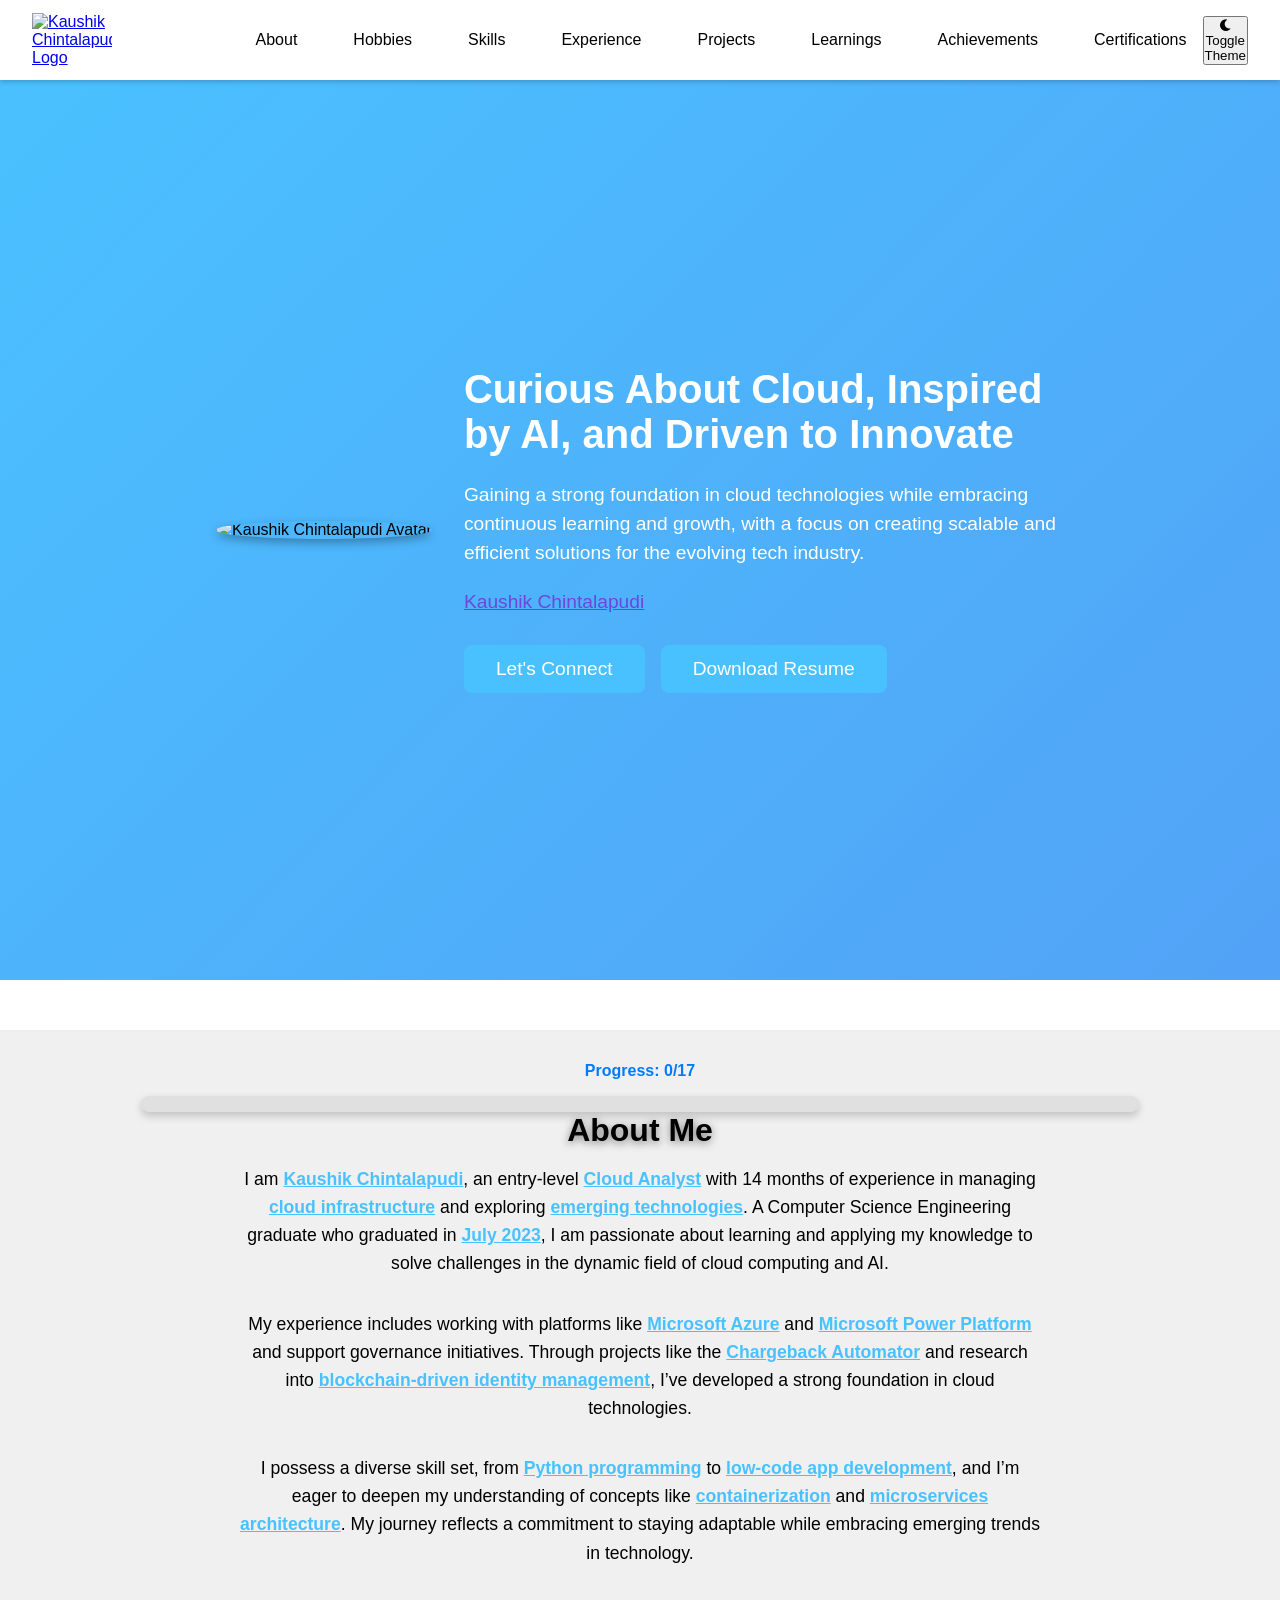
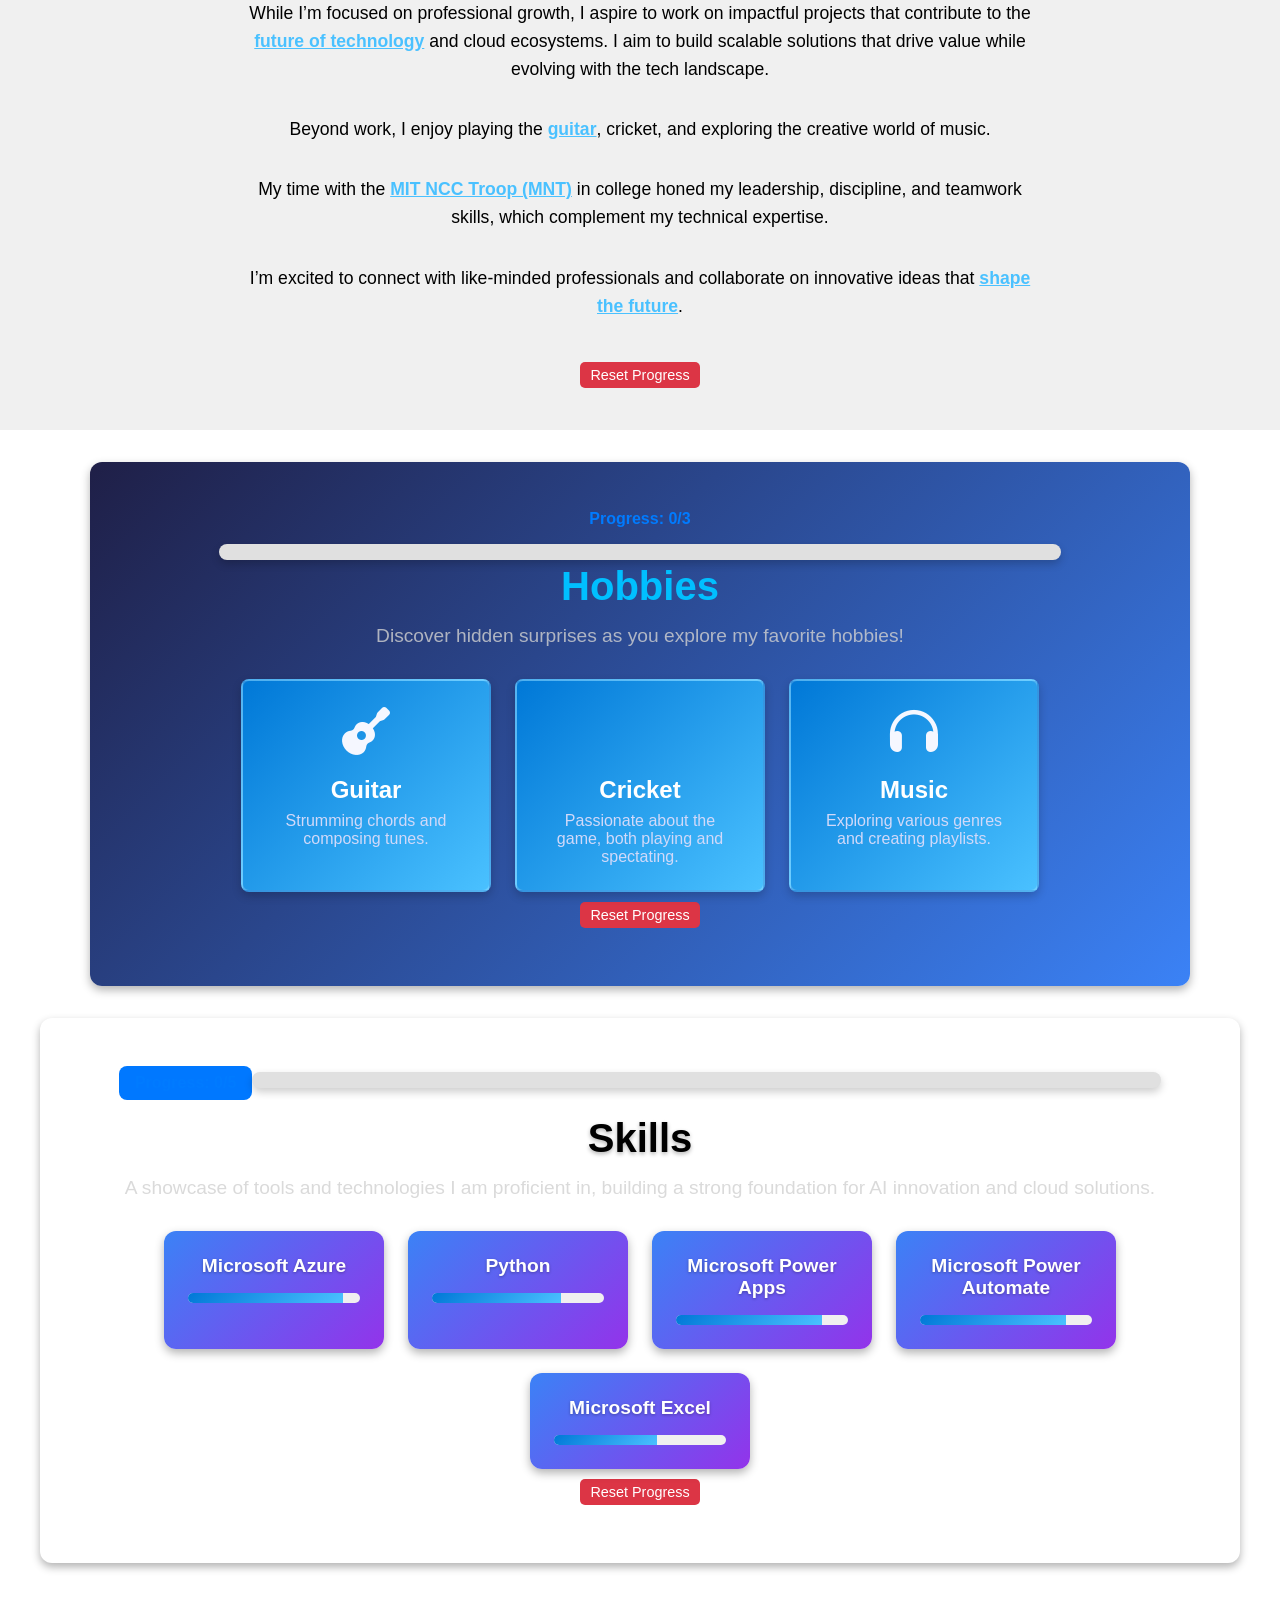
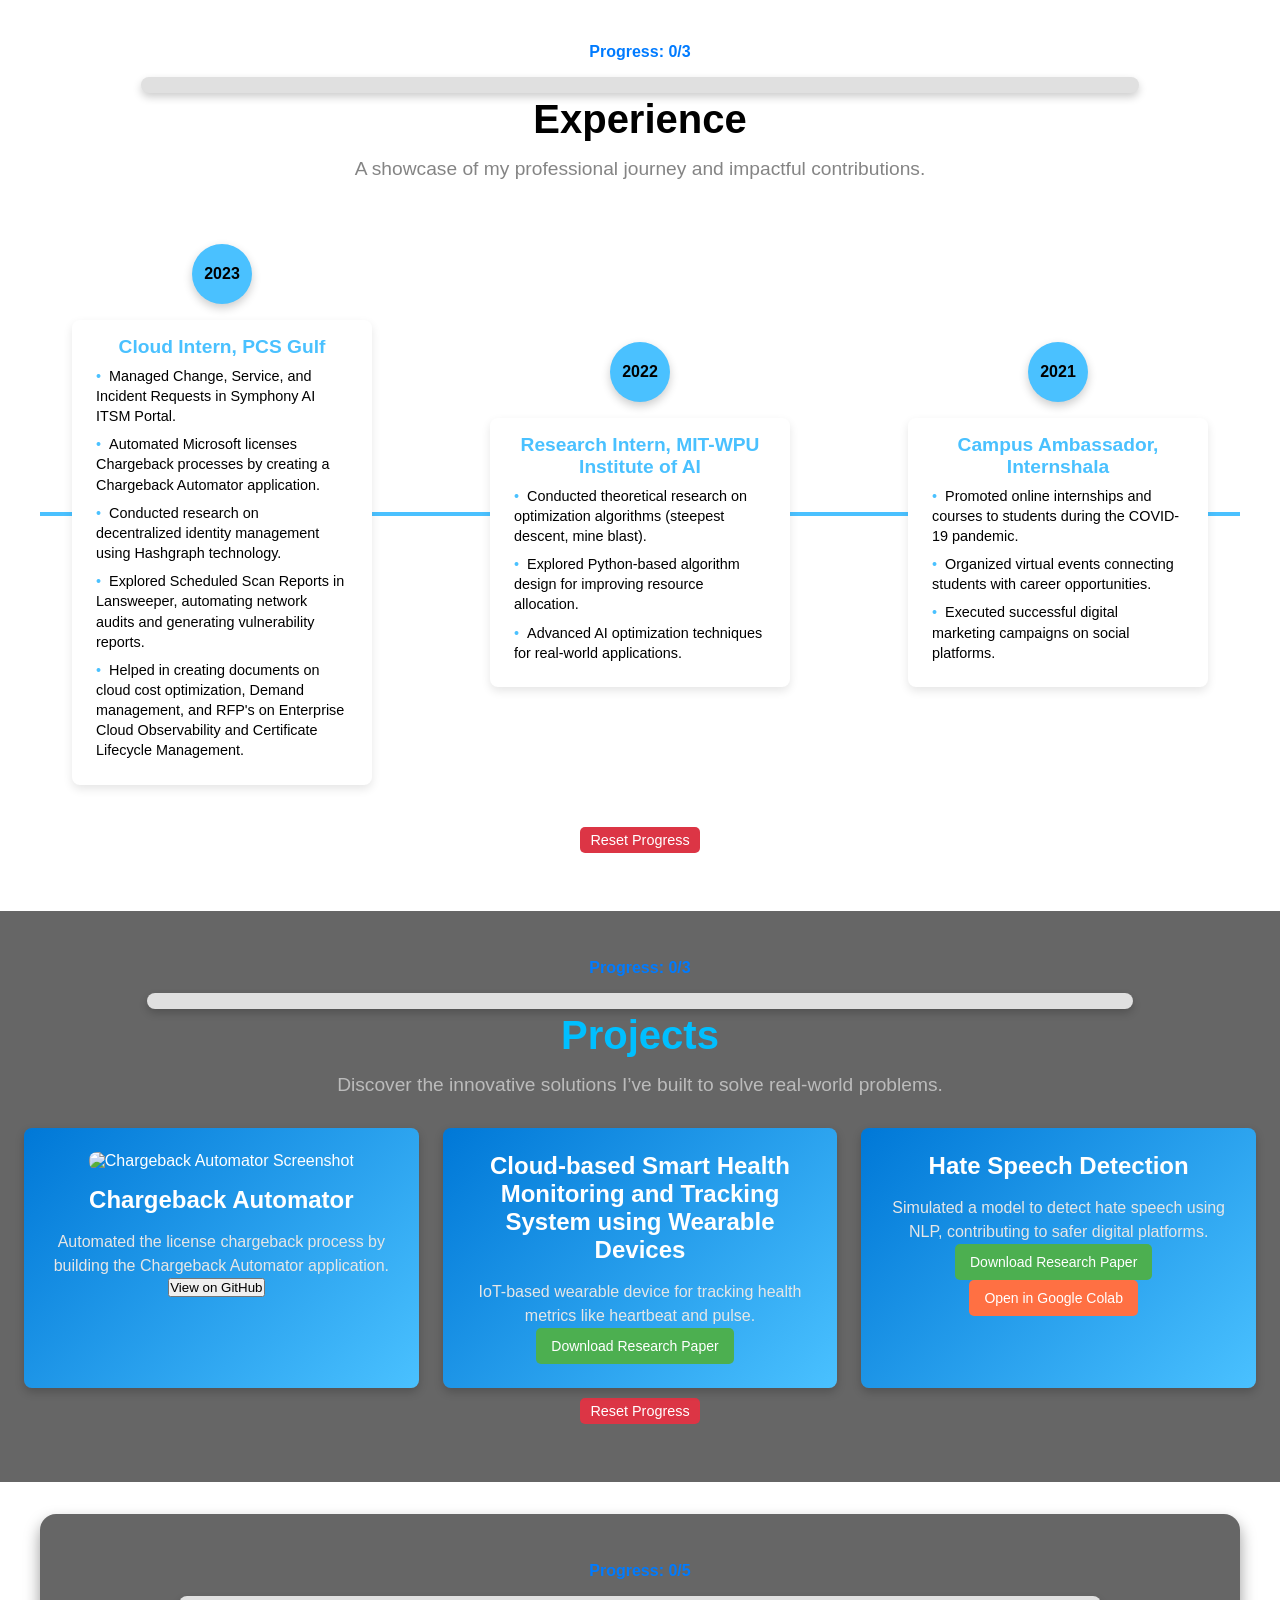
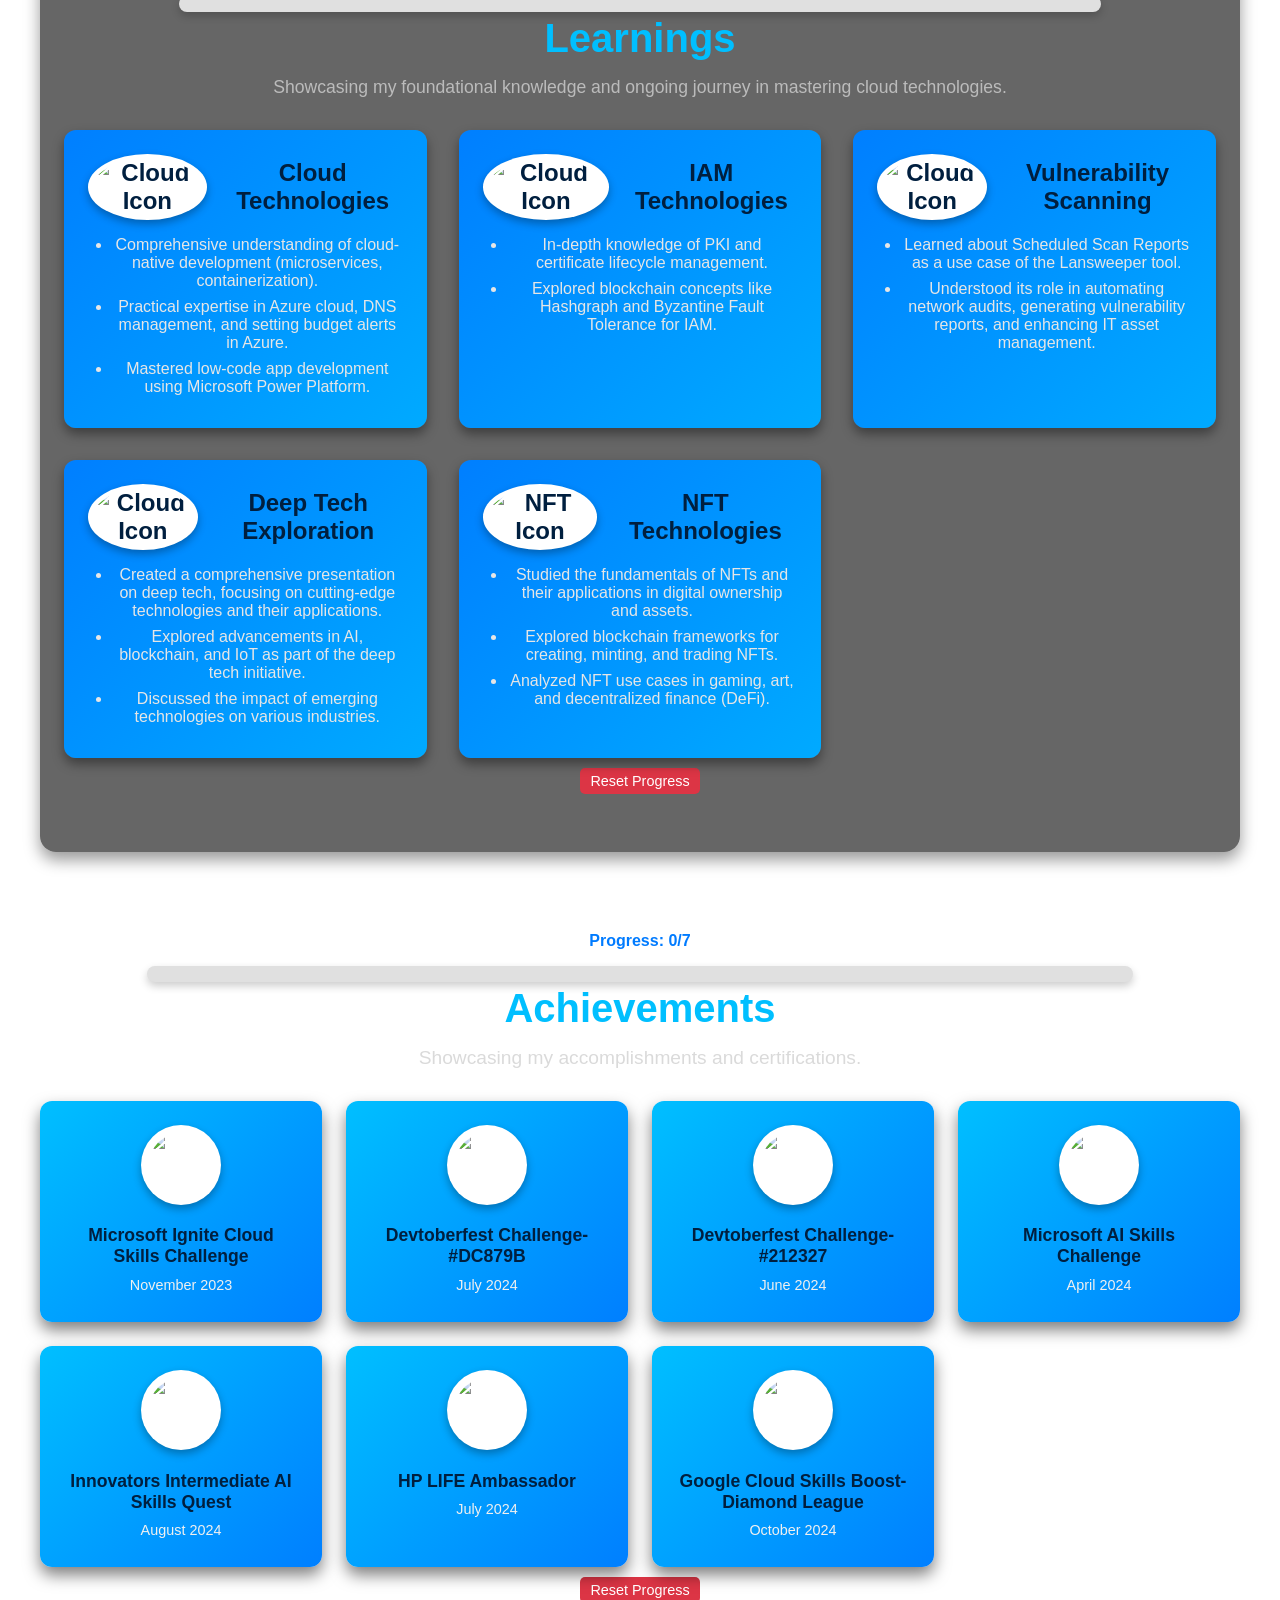
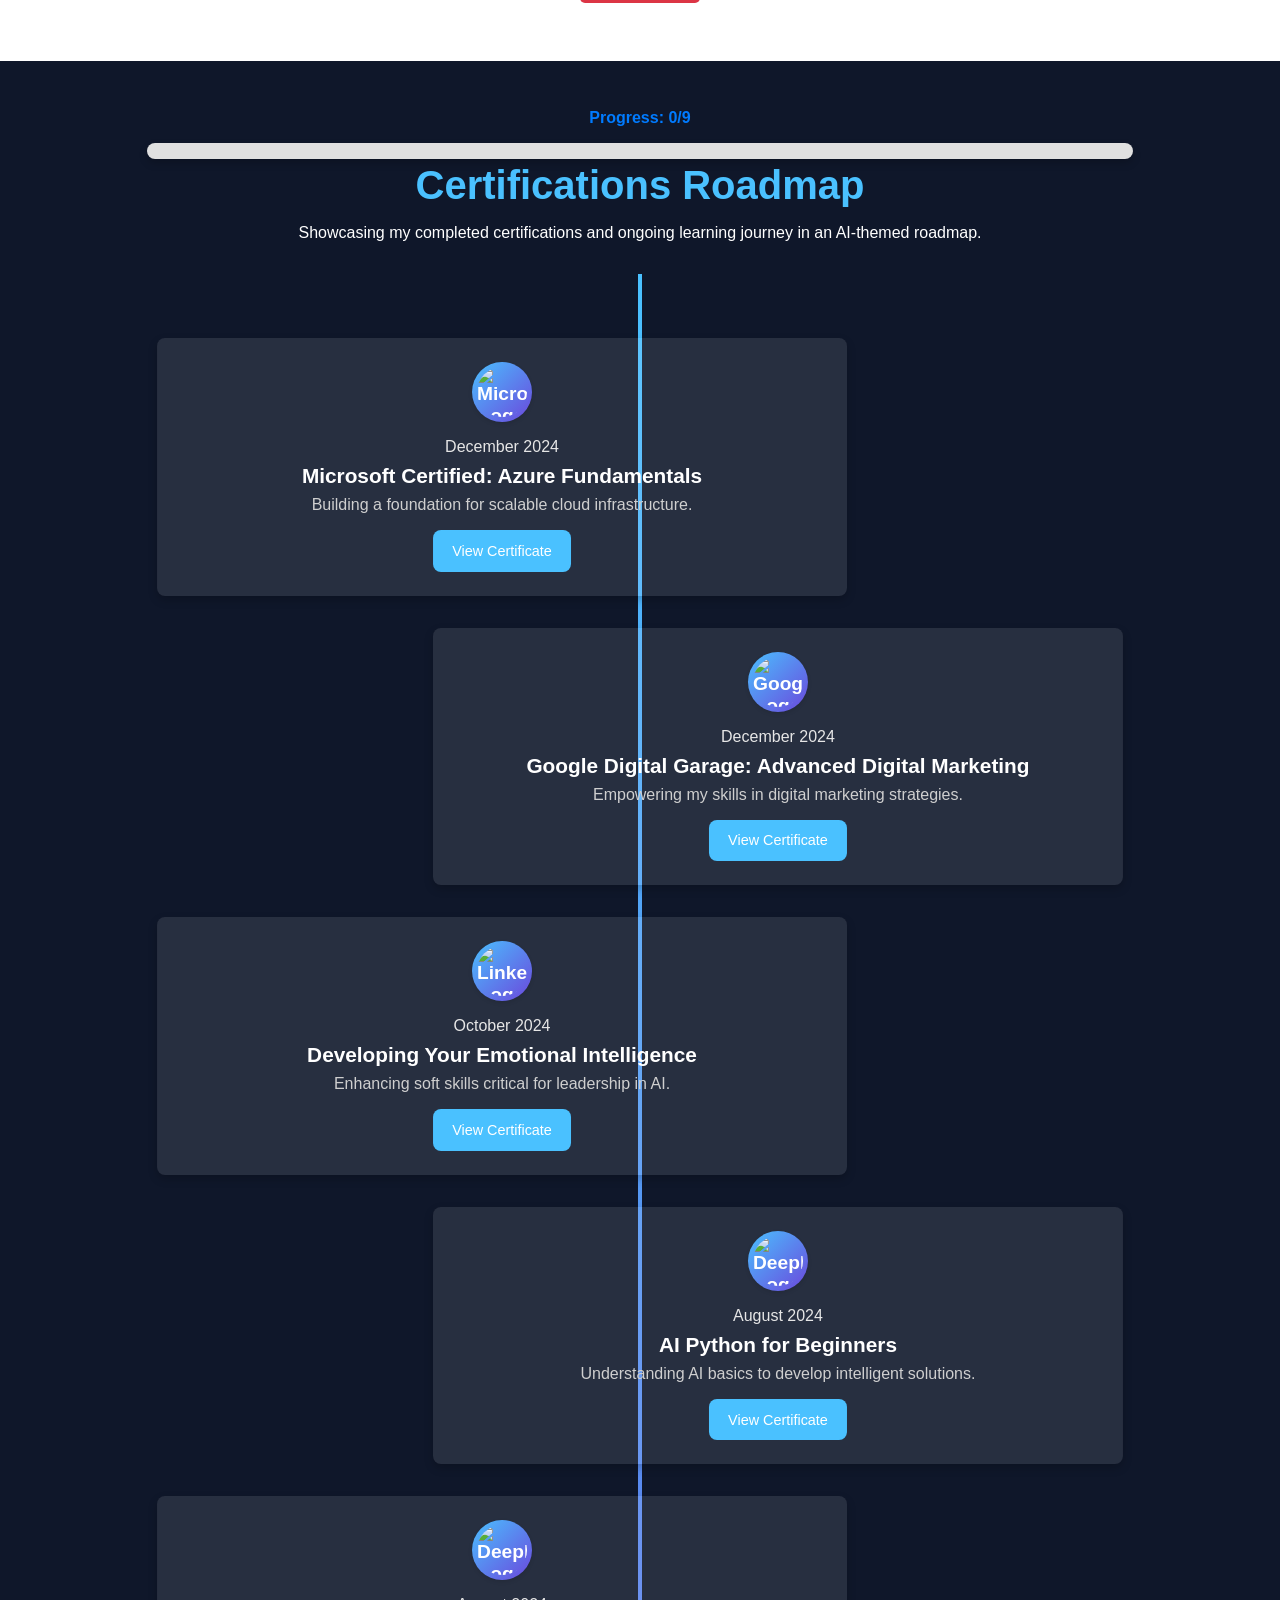
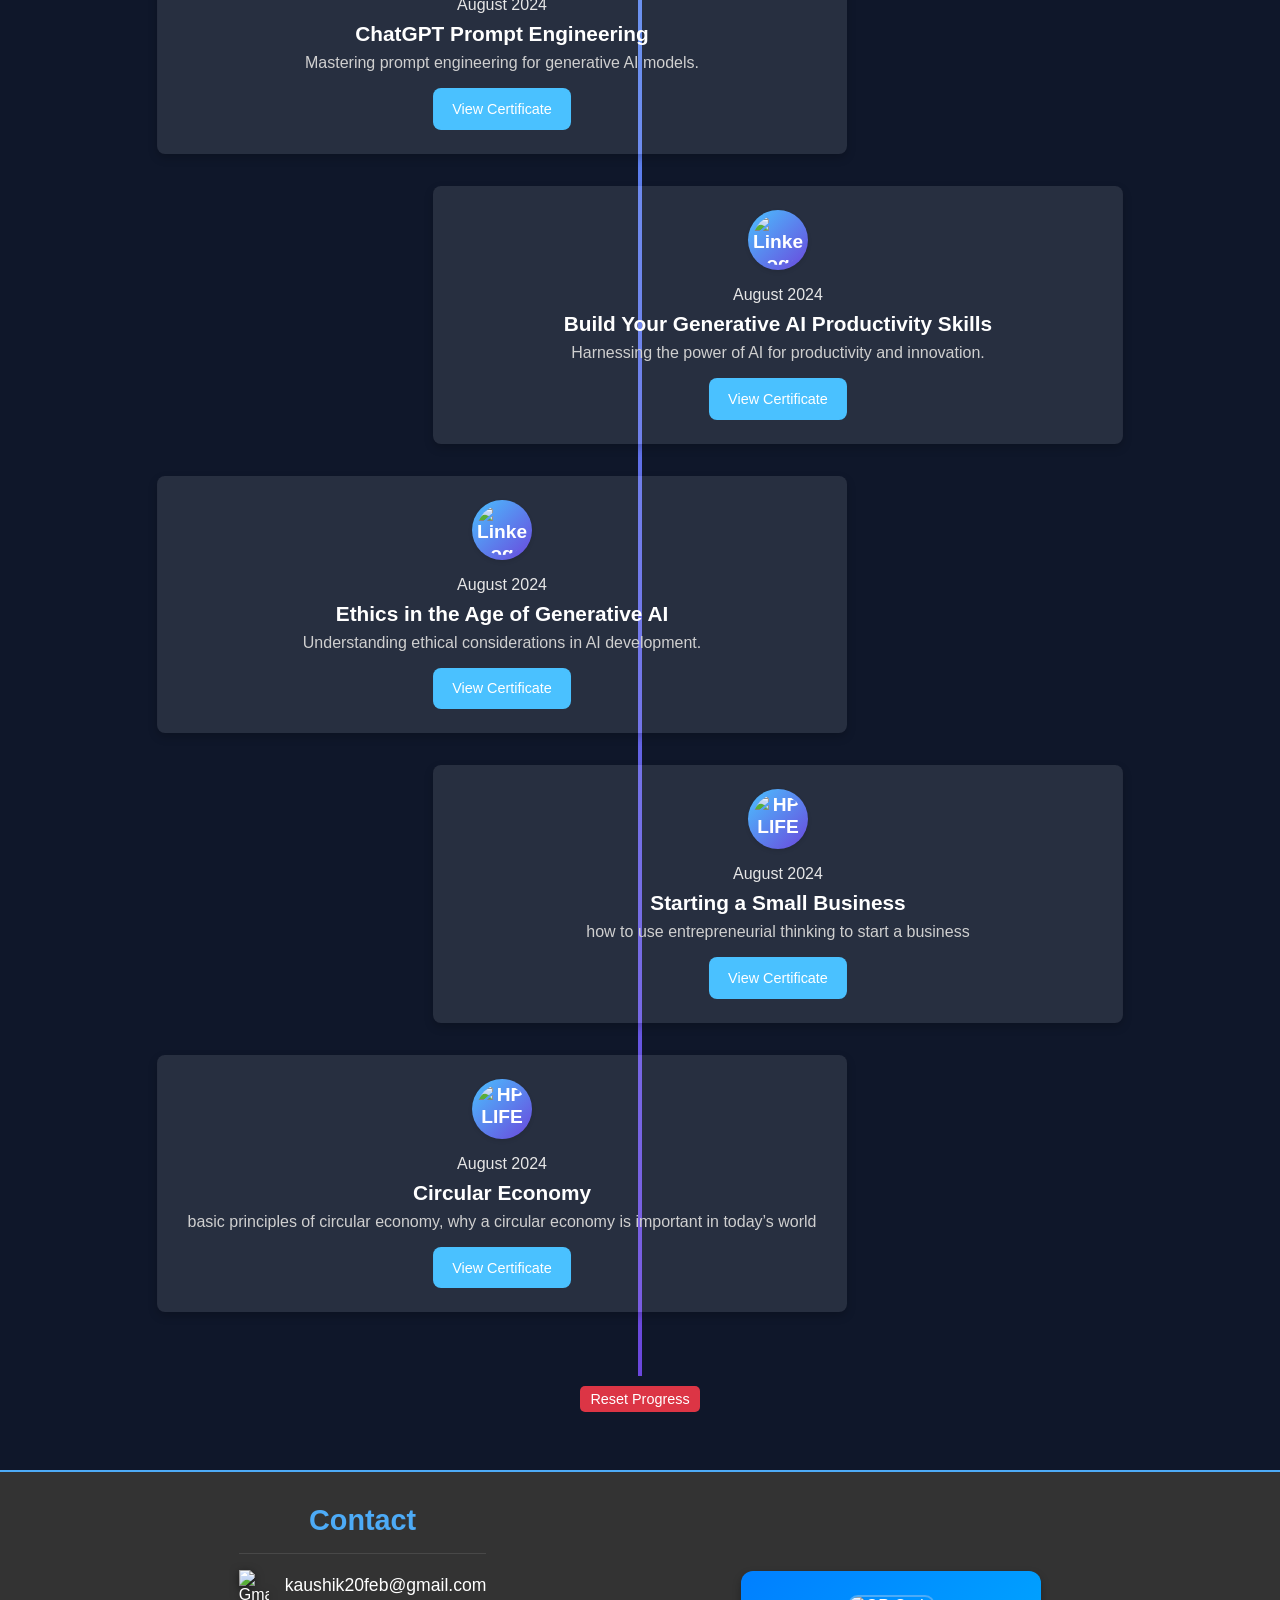
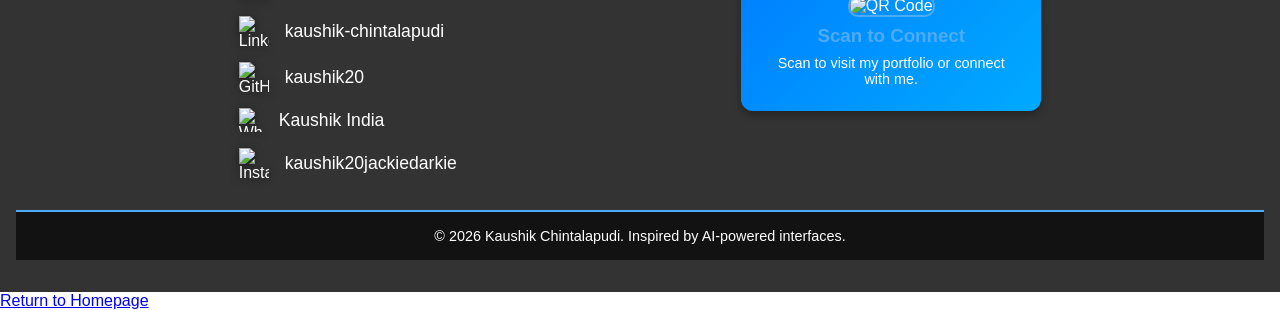
==== commit d76784e5: "Add files via upload" ====
--- a/Kaushik Website/Kaushik.html
+++ b/Kaushik Website/Kaushik.html
@@ -3,40 +3,48 @@
 
 <head>
    <meta charset="UTF-8">
-   <meta name="viewport" content="width=device-width, initial-scale=1.0">
-   <meta name="description"
-      content="Kaushik Chintalapudi's comprehensive portfolio showcasing achievements, projects, learnings, and expertise in AI and Cloud.">
-   <meta name="keywords" content="Kaushik Chintalapudi, AI Portfolio, Cloud Developer, AI Enthusiast, Microsoft Azure">
+   <meta name="viewport" content="width=device-width, initial-scale=1, viewport-fit=cover">
+   <meta name="description" content="Explore Kaushik Chintalapudi's portfolio with expertise in AI, Cloud Computing, Microsoft Azure, AI Optimization, Low-Code App Development, and Blockchain Technology.">
+   <meta name="keywords" content="Kaushik Chintalapudi, AI Portfolio, Cloud Computing, Microsoft Azure, Low-Code Development, Power Apps, Blockchain, AI Optimization, Cloud Intern, AI Enthusiast, Generative AI, PKI, Certificate Lifecycle Management">
    <meta name="author" content="Kaushik Chintalapudi">
    <meta name="robots" content="index, follow">
-   <meta property="og:title" content="Kaushik Chintalapudi - AI and Cloud Portfolio">
-   <meta property="og:description" content="Explore projects and learnings in AI and Cloud technologies.">
-   <meta property="og:url" content="https://Kaushik_Chintalapudi.com">
-   <meta property="og:type" content="website">
+   <meta property="og:title" content="Kaushik Chintalapudi - AI and Cloud Portfolio" />
+   <meta property="og:description" content="Discover innovative projects and expertise in AI, Cloud Computing, and Blockchain by Kaushik Chintalapudi." />
+   <meta property="og:url" content="https://kaushikchintalapudi.com" />
+   <meta property="og:type" content="website" />
+   <meta property="og:image" content="https://kaushikchintalapudi.com/assets/images/og-image.jpg" />
    <title>Kaushik Chintalapudi - Comprehensive Portfolio</title>
-   <link href="https://fonts.googleapis.com/css2?family=Poppins:wght@400;600&display=swap" rel="stylesheet">
-   <link rel="icon" href="favicon.ico" type="image/x-icon">
+   <link rel="canonical" href="https://kaushikchintalapudi.com" />
+   <link rel="icon" href="https://kaushikchintalapudi.com/favicon.ico" type="image/x-icon">
    <link rel="stylesheet" href="https://cdnjs.cloudflare.com/ajax/libs/font-awesome/6.0.0/css/all.min.css">
+   <link rel="icon" href="path/to/favicon.ico" type="image/x-icon">
+   <link rel="shortcut icon" href="path/to/favicon.ico" type="image/x-icon">
+
    <style>
+      /* Root Variables */
       :root {
          --bg-color: #1e1e2f;
          --text-color: #fff;
+         --hero-bg-light: #cce7ff; 
+         --hero-bg-dark: linear-gradient(135deg, #2b1f42, #1e1e2f);
          --card-bg: linear-gradient(135deg, #4ac1ff, #6b47dc);
          --button-bg: #0078d7;
          --button-hover: #005bb5;
          --progress-bg: #1e1e2f;
          --progress-fill: linear-gradient(135deg, #4ac1ff, #6b47dc);
          --footer-bg-dark: #262e47;
-         --footer-bg-light: #eaf4fc;
          --footer-text-dark: #ffffff;
          --footer-text-light: #000000;
          --header-bg: rgba(30, 30, 47, 0.9);
          --header-scrolled-bg: rgba(30, 30, 47, 0.95);
+         --animation-duration: 0.3s;
+         --animation-delay: 0.1s;
       }
 
       [data-theme="light"] {
          --bg-color: #ffffff;
          --text-color: #000000;
+         --hero-bg-light: linear-gradient(135deg, #6b47dc, #4ac1ff);
          --card-bg: linear-gradient(135deg, #0078d7, #4ac1ff);
          --button-bg: #4ac1ff;
          --button-hover: #6b47dc;
@@ -45,969 +53,1613 @@
          --header-bg: #ffffff;
          --header-scrolled-bg: #ffffff;
          --footer-bg-dark: #eaf4fc;
-         --footer-text-light: #000000;
-         --footer-bg-light: #eaf4fc;
          --footer-text-dark: #262e47;
       }
 
-      .hidden {
-         display: none;
-      }
-
-      html,
-      body {
+      [data-theme="high-contrast"] {
+         --bg-color: #000;
+         --text-color: #ffeb3b;
+         --button-bg: #ffeb3b;
+         --button-hover: #ffc107;
+      }
+
+      /* Global Styles */
+      html, body {
          font-family: 'Poppins', sans-serif;
+         background: var(--bg-color);
+         color: var(--text-color);
          margin: 0;
          padding: 0;
-         background: var(--bg-color);
+         overflow-x: hidden;
+         scroll-behavior: smooth;
+         transition: background-color var(--animation-duration) ease, color var(--animation-duration) ease;
+      }
+
+      a:focus, button:focus {
+         outline: 2px solid var(--button-bg);
+         box-shadow: 0 0 5px var(--button-hover);
+      }
+
+      * {
+         margin: 0;
+         padding: 0;
+         box-sizing: border-box;
+      }
+
+      /* Header Section */
+      header {
+         position: sticky;
+         top: 0;
+         left: 0;
+         width: 100%;
+         height: 80px;
+         background-color: var(--header-bg);
+         display: flex;
+         padding: 0 2rem;
+         justify-content: space-between;
+         align-items: center;
+         z-index: 1000;
+         overflow: hidden;
+         box-shadow: 0 2px 5px rgba(0, 0, 0, 0.2);
+         transition: background-color var(--animation-duration) ease, height var(--animation-duration) ease;
+      }
+
+      header.scrolled {
+         background: var(--header-scrolled-bg);
+         height: 60px;
+         box-shadow: 0 2px 5px rgba(0, 0, 0, 0.2);
+      }
+
+      header .logo {
+         margin-left: 0;
+         display: flex;
+         align-items: center;
+         height: 100%;
+         justify-content: flex-start;
+      }
+
+      header .logo img {
+         width: 80px; 
+         height: auto;
+         object-fit: contain;
+         transition: transform var(--animation-duration) ease;;
+         margin: 0;
+      }
+
+      header .logo img:hover {
+         transform: scale(1.05);
+      }
+
+      header .nav-links {
+         display: flex;
+         gap: 1.5rem;
+         align-items: center;
+      }
+
+      header .nav-links a {
          color: var(--text-color);
-         overflow-x: hidden;
-         transition: background-color 0.5s ease, color 0.5s ease;
-         cursor: url('custom-cursor.png'), auto;
-      }
-
-      @keyframes fadeInScale {
-         from {
-            opacity: 0;
-            transform: scale(0.8);
-         }
-         to {
-            opacity: 1;
-            transform: scale(1);
-         }
-      }
-
-      #experience {
-         padding: 4rem 2rem;
-         position: relative;
+         text-decoration: none;
+         font-size: 1rem;
+         font-weight: 500;
+         padding: 0.5rem 1rem;
+         border-radius: 5px;
+         transition: background-color var(--animation-duration) ease, color var(--animation-duration) ease;
+      }
+
+      header .nav-links a:hover {
+         background-color: var(--button-bg);
+         color: var(--bg-color);
+         outline: none;
+      }
+
+      header .nav-links a.active {
+         background-color: var(--button-bg);
+         color: var(--bg-color);
+      }
+
+      header .theme-toggle {
+         display: inline-flex;
+         align-items: center;
+         justify-content: center;
+         gap: 0.5rem;
+         background-color: var(--button-bg);
+         color: var(--text-color);
+         border: none;
+         padding: 0.5rem 1rem;
+         border-radius: 5px;
+         cursor: pointer;
+         font-size: 0.9rem;
+         font-weight: 500;
+         transition: background-color var(--animation-duration) ease, color var(--animation-duration) ease;
+         min-width: 180px;
+         margin-left: 1rem;
+      }
+
+      header .theme-toggle i {
+         font-size: 1.2rem;
+         transition: transform var(--animation-duration) ease;
+      }
+
+      header .theme-toggle:hover {
+         background-color: var(--button-hover);
+         color: var(--bg-color);
+      }
+
+      header .theme-toggle:hover i {
+         transform: scale(1.1);
+      }
+
+      /* Hero Section */
+      #hero {
          text-align: center;
-      }
-
-      #experience h2 {
-         font-size: 2rem;
-         font-weight: bold;
-         margin-bottom: 2rem;
-         color: #fff;
-         position: relative;
-      }
-
-      .timeline {
-         position: relative;
-         margin: 2rem auto;
-         padding: 2rem 0;
-         max-width: 800px;
-      }
-
-      .timeline-item {
+         padding: 2rem;
          display: flex;
-         align-items: flex-start;
-         position: relative;
-         margin-bottom: 3rem;
-         padding-left: 2rem;
-      }
-
-      .timeline-dot {
-         width: 20px;
-         height: 20px;
-         background: #4ac1ff;
-         border-radius: 50%;
-         position: absolute;
-         left: -12px;
-         top: 10px;
-         border: 4px solid #fff;
-         z-index: 1;
-      }
-
-      .timeline-content {
+         align-items: center;
+         justify-content: center;
+         height: 100vh;
          background: linear-gradient(135deg, #4ac1ff, #6b47dc);
-         padding: 1.5rem;
-         border-radius: 8px;
-         color: #fff;
-         box-shadow: 0 4px 10px rgba(0, 0, 0, 0.2);
-         flex: 1;
-         margin-left: 3rem;
-         position: relative;
-      }
-
-      .timeline h3 {
-         font-size: 1.5rem;
-         margin-bottom: 1rem;
-         color: #fff;
-      }
-
-      .timeline ul {
-         list-style-type: disc;
-         margin-left: 1rem;
-         line-height: 1.8;
-         font-size: 1rem;
-      }
-
-      .timeline::before {
+         background-size: 400% 400%;
+         animation: gradientAnimation 10s ease infinite;
+      } 
+
+      .hero::before {
          content: '';
          position: absolute;
          top: 0;
-         left: 8px;
-         bottom: 0;
-         width: 4px;
-         background: #4ac1ff;
-         z-index: -1;
-      }
-
-      .section.achievements {
-         text-align: center;
-         padding: 3rem 2rem;
+         left: 0;
+         width: 100%;
+         height: 100%;
+         background-image: url('https://www.transparenttextures.com/patterns/circles.png');
+         opacity: 0.2;
+         z-index: 0;
+      }
+
+      .hero::after {
+         content: '';
+         position: absolute;
+         width: 500px;
+         height: 500px;
+         border-radius: 50%;
          background: rgba(255, 255, 255, 0.1);
-         border-radius: 10px;
-         margin: 2rem auto;
-         max-width: 1200px;
-      }
-
-      .ai-visual-container {
-         display: flex;
-         justify-content: center;
-         align-items: center;
-         padding: 1rem;
-         border-radius: 10px;
-         background: radial-gradient(circle, #2c2c54, #1e1e2f);
-         box-shadow: 0 4px 20px rgba(0, 0, 0, 0.5);
-         margin-top: 1.5rem;
-      }
-
-      .ai-visual-image {
-         max-width: 100%;
-         height: auto;
-         border-radius: 10px;
-         transition: transform 0.3s ease, box-shadow 0.3s ease;
-      }
-
-      .ai-visual-container:hover .ai-visual-image {
-         transform: scale(1.05);
-         box-shadow: 0 8px 30px rgba(0, 0, 0, 0.7);
-      }
-
-      .achievements h2 {
-         font-size: 2rem;
+         filter: blur(100px);
+         z-index: 0;
+         bottom: 10%;
+         left: 50%;
+         transform: translateX(-50%);
+      }
+      
+      #hero h1 {
+         font-size: 2.5rem;
          color: var(--text-color);
          margin-bottom: 1.5rem;
-      }
-
-      .achievements .section-subtitle {
+         font-weight: bold;
+      }
+
+      #hero p {
          font-size: 1.2rem;
-         margin-bottom: 2rem;
-         color: #ddd;
-      }
-
-      .achievement-grid {
+         line-height: 1.5;
+         color: #fff;
+         margin-bottom: 1.5rem;
+      }
+
+      .cta-buttons {
          display: flex;
-         flex-wrap: wrap;
-         gap: 1.5rem;
-         justify-content: center;
-      }
-
-      .achievement-card {
-         background: #ffffff;
-         color: #1e1e2f;
-         padding: 1.5rem;
-         border-radius: 10px;
-         box-shadow: 0 4px 15px rgba(0, 0, 0, 0.2);
-         max-width: 300px;
-         text-align: center;
-         transition: transform 0.3s ease, box-shadow 0.3s ease;
-      }
-
-      .achievement-card:hover {
+         gap: 1rem;
+         margin-top: 2rem;
+      }
+
+      .cta-btn {
+         padding: 0.8rem 2rem;
+         background: #4ac1ff;
+         color: #fff;
+         text-decoration: none;
+         border-radius: 8px;
+         font-size: 1.2rem;
+         transition: background-color 0.3s ease, transform 0.2s ease;
+      }
+
+      .cta-btn:hover {
          transform: scale(1.05);
-         box-shadow: 0 6px 20px rgba(0, 0, 0, 0.4);
-      }
-
-      .achievement-card h3 {
-         font-size: 1.5rem;
-         margin: 1rem 0;
-         color: #1e1e2f;
-      }
-
-      .achievement-card p {
-         font-size: 1rem;
-         line-height: 1.5;
-         color: #333;
-      }
-
-      .achievement-card img.badge-image {
-         width: 100%;
-         height: auto;
-         border-radius: 10px;
-         margin-bottom: 1rem;
-         box-shadow: 0 2px 8px rgba(0, 0, 0, 0.1);
+      }
+
+      .animated-avatar {
+         animation: avatarBounce 2s infinite ease-in-out;
          transition: transform 0.3s ease;
       }
 
-      .achievement-card img.badge-image:hover {
-         transform: scale(1.1);
-         box-shadow: 0 4px 12px rgba(0, 0, 0, 0.2);
-      }
-
-
-      @media (max-width: 768px) {
-         .achievement-grid {
-            flex-direction: column;
-            align-items: center;
-         }
-
-         .achievement-card {
-            width: 100%;
-         }
-      }
-
-      .hobbies {
-         text-align: center;
-         padding: 3rem 2rem;
-         background: rgba(255, 255, 255, 0.1);
-         box-shadow: 0 4px 15px rgba(0, 0, 0, 0.2);
-         border-radius: 10px;
-         max-width: 90%;
-         margin: 2rem auto;
-      }
-
-      .hobbies h2 {
-         font-size: 2rem;
-         color: var(--text-color);
-         margin-bottom: 1.5rem;
-      }
-
-      .hobbies-container {
-         display: flex;
-         flex-wrap: wrap;
-         justify-content: center;
-         gap: 2rem;
-      }
-
-      .hobby-item {
-         background: var(--card-bg);
-         color: var(--text-color);
-         padding: 1.5rem;
-         border-radius: 8px;
-         max-width: 300px;
-         box-shadow: 0 4px 10px rgba(0, 0, 0, 0.2);
-         text-align: center;
-         cursor: pointer;
-         transition: transform 0.3s ease, box-shadow 0.3s ease;
-         position: relative;
-      }
-
-      .hobby-item:hover {
-         transform: scale(1.05);
-         box-shadow: 0 6px 15px rgba(0, 0, 0, 0.3);
-      }
-
-      .hobby-item .hidden-message {
-         display: none;
-         margin-top: 1rem;
-         font-size: 1.2rem;
-         color: #ffeb3b;
-         animation: fadeIn 0.5s ease-in-out;
-      }
-
-      .hobby-item.touched .hidden-message {
-         display: block;
-      }
-
-      #badge-container {
-         text-align: center;
-         margin: 2rem auto;
-         background: #4ac1ff;
-         padding: 1.5rem;
-         border-radius: 10px;
-         box-shadow: 0 4px 10px rgba(0, 0, 0, 0.2);
-         display: none; /* Hidden by default */
-         opacity: 0; /* Invisible initially */
-         transform: scale(0.8); /* Scale-down animation */
-         animation: fadeInScale 0.5s ease-in-out forwards;
-      }
-
-      .badge-container {
-         background: linear-gradient(135deg, #4ac1ff, #6b47dc); /* Gradient background */
-         padding: 20px; /* Padding around content */
-         border-radius: 10px; /* Rounded corners */
-         color: white; /* Text color */
-         text-align: center; /* Center-align text */
-         box-shadow: 0 4px 10px rgba(0, 0, 0, 0.2); /* Subtle shadow for depth */
-         margin: 20px auto; /* Center horizontally */
-         max-width: 300px; /* Limit width */
-         opacity: 0; /* Initially hidden */
-         transform: scale(0.8); /* For entry animation */
-         transition: opacity 0.5s ease, transform 0.5s ease; /* Smooth fade and scale */
-         display: none; /* Hidden by default */
-      }
-
-      .badge-container h3 {
-         margin-bottom: 10px;
-         font-size: 1.5rem;
-         font-weight: bold;
-      }
-
-      .badge-container p {
-         margin: 0;
-         font-size: 1rem;
-         font-weight: normal;
-      }
-
-      .badge-container .emoji {
-         font-size: 40px;
-         margin-top: 10px;
-      }
-
-      .badge-container.visible {
-         display: block;
-         opacity: 1;
-         transform: scale(1);
-         animation: fadeInScale 0.5s ease-in-out;
-      }
-
-      .badge-message {
-         font-size: 1.5rem;
-         font-weight: bold;
-         color: white;
-         margin-bottom: 1rem;
-         opacity: 0; /* Invisible initially */
-         animation: fadeInScale 0.5s ease-in-out forwards;
-         text-align: center;
-      }
-
-      #badge-container img {
-         max-width: 100px;
-         margin: 1rem auto;
-         display: block;
-      }
-
-      header {
-         position: fixed;
-         top: 0;
-         width: 100%;
-         background: var(--header-bg);
-         padding: 1rem 2rem;
-         z-index: 1000;
-         display: flex;
-         justify-content: space-between;
-         align-items: center;
-         transition: background 0.3s ease, box-shadow 0.3s ease;
-      }
-
-      header.scrolled {
-         background: var(--header-scrolled-bg);
-         color: var(--button-bg);
-         box-shadow: 0 2px 5px rgba(0, 0, 0, 0.2);
-      }
-
-      header .logo {
-         font-size: 1.5rem;
-         font-weight: bold;
-         color: var(--button-bg);
-         justify-content: flex-start;
-      }
-
-      header .scrolled .logo {
-         color: #1e1e2f;
-      }
-
-      header .nav-links {
-         display: flex;
-         justify-content: center;
-         gap: 20px;
-         align-items: center;
-         flex: 1;
-      }
-
-      header .nav-links a {
-         color: var(--text-color);
-         text-decoration: none;
-         font-size: 1.2rem;
-         padding: 0.5rem 1rem;
-         transition: background-color 0.3s ease, color 0.3s ease;
-      }
-
-      header .scrolled .nav-links a {
-         color: #1e1e2f;
-      }
-
-      header .nav-links a:hover,
-      header .nav-links a.active {
-         background-color: var(--button-bg);
-         color: var(--bg-color);
-         border-radius: 5px;
-      }
-
-      .dark-mode-btn {
-         background: var(--button-bg);
-         color: var(--text-color);
-         border: none;
-         border-radius: 5px;
-         padding: 0.5rem 1rem;
-         font-size: 1rem;
-         cursor: pointer;
-         transition: background 0.3s ease, color 0.3s ease;
-         margin-left: auto;
-         margin-right: 2rem;
-         z-index: 1001;
-         box-shadow: 0 2px 8px rgba(0, 0, 0, 0.3);
-      }
-
-      .dark-mode-btn:hover {
-         background: var(--button-hover-bg);
-      }
-
-      .dark-mode-btn:hover::after {
-         content: "Switch theme";
-         font-size: 0.8rem;
-         color: var(--text-color);
-         position: absolute;
-         top: -25px;
-         right: 10px;
-         left: 50%;
-         transform: translateX(-50%);
-         background: var(--button-bg);
-         padding: 0.3rem 0.5rem;
-         border-radius: 3px;
-         opacity: 0.8;
-         white-space: nowrap;
-      }
-
-      @media (max-width: 768px) {
-         .dark-mode-btn {
-            padding: 0.4rem 0.8rem;
-            font-size: 0.9rem;
-            margin-right: 1rem;
-         }
-      }
-
-      #hero {
+      .animated-avatar:hover {
+         transform: scale(1.1) rotate(10deg);
+         box-shadow: 0 8px 15px rgba(0, 0, 0, 0.4);
+      }
+
+      /* About Section */
+      #about {
          display: flex;
          flex-direction: column;
          justify-content: center;
          align-items: center;
-         height: 100vh;
+         text-align: center;
+         padding: 2rem 1rem;
+         background-color: var(--progress-bg);
+         color: var(--text-color);
+         margin-top: 50px;
+         animation: fadeIn 1.5s ease-in-out;
+      }
+
+      #about h2 {
+         font-size: 2rem;
+         font-weight: bold;
+         margin-bottom: 1rem;
+         color: var(--text-color);
+         text-shadow: 0 2px 8px rgba(0, 0, 0, 0.5);
+         animation: slideInDown 1s ease;
+      }
+
+      #about p {
+         font-size: 1.1rem;
+         max-width: 800px;
+         margin: 0 auto 2rem;
+         line-height: 1.6;
+         color: var(--text-color);
+         animation: fadeInUp 1.2s ease;
+      }
+
+      #about a {
+         color: #4ac1ff;
+         text-decoration: none;
+         font-weight: 600;
+         transition: color 0.3s ease, text-shadow 0.3s ease;
+      }
+
+      #about a:hover {
+         color: #6b47dc;
+         text-shadow: 0 0 10px #6b47dc;
+      }
+
+      #about p a {
+         text-decoration: underline;
+         color: var(--button-bg);
+      }
+
+      /* Hobbies Section */
+      .hobbies {
+         background: linear-gradient(135deg, #1f1f47, #3b82f6);
+         color: #ffffff;
+         padding: 3rem 2rem;
+         border-radius: 12px;
+         box-shadow: 0 4px 10px rgba(0, 0, 0, 0.3);
+         text-align: center;
+         max-width: 1100px;
+         margin: 2rem auto;
+      }
+
+      .hobbies h2 {
+         font-size: 2.5rem;
+         margin-bottom: 0.5rem;
+         color: #ffffff;
+      }
+
+      .section-subtitle {
+         font-size: 1.2rem;
+         margin-bottom: 2rem;
+         color: #d1d9f9;
+      }
+      
+      .hobbies-container {
+         display: flex;
+         gap: 1.5rem;
+         justify-content: center;
+         flex-wrap: wrap;
+      }
+
+      .hobby-item {
          background: var(--card-bg);
+         border: 2px solid rgba(255, 255, 255, 0.2);
+         padding: 1.5rem;
+         width: 250px;
+         cursor: pointer;
+         position: relative;
+         border-radius: 8px;
          text-align: center;
+         box-shadow: 0 4px 10px rgba(0, 0, 0, 0.2);
+         transition: transform 0.3s ease, box-shadow 0.3s ease;
+      }
+
+      .hobby-item:hover {
+         transform: scale(1.05);
+         box-shadow: 0 6px 15px rgba(0, 0, 0, 0.3);
+      }
+
+      .hobby-icon {
+         font-size: 3rem;
+         margin-bottom: 1rem;
+         color: #f5f7ff;
+      }
+
+      .hobby-item h3 {
+         font-size: 1.5rem;
+         margin-bottom: 0.5rem;
+         color: #ffffff;
+      }
+
+      .hobby-item p {
+         font-size: 1rem;
+         color: #d1d9f9;
+      }
+
+      .hidden-message {
+         display: none;
+         position: absolute;
+         bottom: 10px;
+         left: 50%;
+         transform: translateX(-50%);
+         background-color: rgba(0, 0, 0, 0.7);
+         color: #ffffff;
+         padding: 0.5rem 1rem;
+         border-radius: 8px;
+         font-size: 0.9rem;
+         opacity: 0;
+         transition: opacity 0.3s ease, transform 0.3s ease;
+      }
+
+      .hobby-item:hover .hidden-message {
+         display: block;
+         opacity: 1;
+         transform: translate(-50%, -5px);
+      }
+
+      /* Skills Section */
+      .skills {
+         padding: 3rem 2rem;
+         text-align: center;
+         background: var(--bg-color);
          color: var(--text-color);
-         padding: 2rem;
-      }
-
-      #hero h1 {
+         border-radius: 12px;
+         margin: 2rem auto;
+         max-width: 1200px;
+         box-shadow: 0 4px 8px rgba(0, 0, 0, 0.3);
+         transition: background-color 0.3s ease, color 0.3s ease;
+      }
+
+      .skills h2 {
          font-size: 2.5rem;
-         font-weight: 600;
+         margin-bottom: 1rem;
+         color: var(--text-color);
+         text-shadow: 0 2px 4px rgba(0, 0, 0, 0.3);
+      }
+
+      .section-subtitle {
+         font-size: 1.2rem;
+         color: var(--text-color);
+         margin-bottom: 2rem;
+         opacity: 0.8;
+      }
+
+      .skill-list {
+         display: flex; 
+         justify-content: center; 
+         align-items: stretch; 
+         gap: 1.5rem; 
+         flex-wrap: wrap; 
+         margin-top: 1rem;
+      }
+
+      .skills .progress-counter {
+         font-size: 1rem;
+         font-weight: bold;
+         color: #ffffff;
+         background: #0078ff;
+         display: inline-block;
+         padding: 0.5rem 1rem;
+         border-radius: 8px;
+         margin-bottom: 2rem;
+      }
+
+      .skill-item {
+         background: linear-gradient(135deg, #3b82f6, #9333ea);
+         color: #ffffff;
+         border-radius: 12px;
+         padding: 1.5rem;
+         min-width: 180px; 
+         max-width: 220px; 
+         flex: 1 1 calc(25% - 1.5rem);
+         text-align: center;
+         box-shadow: 0 4px 10px rgba(0, 0, 0, 0.3);
+         position: relative;
+         transition: transform 0.3s ease, box-shadow 0.3s ease, background-color 0.3s ease;
+      }
+
+      .skill-item:hover {
+         transform: translateY(-5px);
+         box-shadow: 0 8px 20px rgba(0, 0, 0, 0.4);
+         background: linear-gradient(135deg, #4f46e5, #a855f7);
+      }
+
+      .skill-item h3 {
+         font-size: 1.2rem;
          margin-bottom: 1rem;
          color: #ffffff;
-         text-shadow: 2px 2px 10px rgba(0, 0, 0, 0.3);
-         animation: typing 3s steps(30, end), blink 0.6s step-end infinite;
+         text-shadow: 0 1px 3px rgba(0, 0, 0, 0.3);
+      }
+
+      .skill-item .progress-bar {
+         width: 100%;
+         height: 10px;
+         background: var(--progress-bg);
+         border-radius: 5px;
          overflow: hidden;
+         position: relative;
+      }
+
+      .skill-item .progress-fill {
+         height: 100%;
+         background: var(--progress-fill);
+         transition: width 0.5s ease-in-out;
+      }
+
+      .skill-item:hover .progress-fill {
+         animation: fillProgress 2s forwards;
+      }
+
+      /* Experience Section */
+      #experience {
+         padding: 3rem 1rem;
+         text-align: center;
+         background-color: var(--bg-color);
+      }
+
+      #experience h2 {
+         font-size: 2.5rem;
+         font-weight: bold;
+         color: var(--text-color);
+         margin-bottom: 1rem;
+      }
+
+      #experience .section-subtitle {
+         font-size: 1.2rem;
+         color: #666;
+         margin-bottom: 2rem;
+      }
+
+      .timeline-container {
+         display: flex;
+         align-items: center;
+         justify-content: space-between;
+         position: relative;
+         max-width: 1200px;
+         margin: 0 auto;
+         padding: 2rem 0;
+         overflow-x: auto;
          white-space: nowrap;
-         border-right: 3px solid white;
+      }
+
+      .timeline-container::before {
+         content: "";
+         position: absolute;
+         top: 50%;
+         left: 0;
+         width: 100%;
+         height: 4px;
+         background-color: var(--button-bg);
+         z-index: 0;
+         transform: translateY(-50%);
+      }
+
+      .timeline-item {
          display: inline-block;
-         line-height: 1.2;
-      }
-
-      @keyframes typing {
-         from {
-            width: 0;
-         }
-
-         to {
-            width: 100%;
-         }
-      }
-
-      @keyframes blink {
-
-         from,
-         to {
-            border-color: transparent;
-         }
-
-         50% {
-            border-color: white;
-         }
-      }
-
-      #hero p {
-         font-size: 1.2rem;
-         font-weight: 300;
-         margin: 1rem 0;
-         margin-bottom: 2rem;
-         color: #eaeaea;
-         animation: fadeIn 2s ease-in-out;
-      }
-
-      @keyframes fadeIn {
-         from {
-            opacity: 0;
-         }
-
-         to {
-            opacity: 1;
-         }
-      }
-
-      .cta-btn {
-         font-size: 1.2rem;
-         font-weight: bold;
-         padding: 0.8rem 2rem;
-         background: var(--button-bg);
-         color: var(--text-color);
-         border: none;
-         border-radius: 8px;
-         text-decoration: none;
-         cursor: pointer;
-         box-shadow: 0 4px 10px rgba(0, 0, 0, 0.3);
-         transition: background-color 0.3s ease, transform 0.2s ease;
-         animation: fadeIn 3s ease-in-out;
-      }
-
-      .cta-btn:hover {
-         background: var(--button-hover-bg);
-         transform: scale(1.05);
-      }
-
-      .cta-btn.resume-btn {
-         background: #6b47dc;
-         color: #fff;
-         padding: 0.8rem 1.5rem;
-         border-radius: 8px;
-         font-weight: bold;
-         text-transform: uppercase;
-         transition: background-color 0.3s ease, transform 0.2s ease;
-      }
-
-      .cta-btn.resume-btn:hover {
-         background: #4ac1ff;
-         transform: scale(1.05);
-      }
-
-      .scroll-indicator {
-         margin-top: 2rem;
-         color: #ffffff;
-         font-size: 2rem;
-         cursor: pointer;
-         animation: bounce 2s infinite;
-      }
-
-      @keyframes bounce {
-
-         0%,
-         100% {
-            transform: translateY(0);
-         }
-
-         50% {
-            transform: translateY(-10px);
-         }
-      }
-
-      #projects {
-         background: url("d:\\Users\\kaushikc\\Downloads\\DALL·E AI Visual.webp") no-repeat center center/cover; /* Add your image path here */
-         padding: 4rem 2rem;
-         color: white;
          position: relative;
          text-align: center;
-      }
-
-      #projects::before {
-         content: "";
+         margin: 0 2rem;
+         z-index: 1;
+      }
+
+      .timeline-point {
+         background-color: var(--button-bg);
+         color:  var(--text-color);
+         width: 60px;
+         height: 60px;
+         border-radius: 50%;
+         display: flex;
+         align-items: center;
+         justify-content: center;
+         font-size: 1rem;
+         font-weight: bold;
+         box-shadow: 0 4px 10px rgba(0, 0, 0, 0.2);
+         margin: 0 auto 1rem;
+      }
+
+      .timeline-content {
+         background: var(--bg-color);
+         padding: 1rem 1.5rem;
+         border-radius: 8px;
+         box-shadow: 0 4px 10px rgba(0, 0, 0, 0.1);
+         max-width: 300px;
+         text-align: center;
+         white-space: normal;
+         transition: transform var(--animation-duration), box-shadow var(--animation-duration)
+      }
+
+      .timeline-content:hover {
+         transform: scale(1.05);
+         box-shadow: 0 6px 15px rgba(0, 0, 0, 0.3);
+      }
+
+      .timeline-content h3 {
+         font-size: 1.2rem;
+         color: var(--button-bg);
+         margin-bottom: 0.5rem;
+      }
+
+      .timeline-content ul {
+         list-style: none;
+         padding: 0;
+         margin: 0;
+         font-size: 0.9rem;
+         text-align: left;
+      }
+
+      .timeline-content ul li {
+         margin-bottom: 0.5rem;
+         line-height: 1.4;
+      }
+
+      .timeline-content ul li::before {
+         content: "•";
+         color: var(--button-bg);
+         margin-right: 0.5rem;
+      }
+
+      /* Projects Section */
+      .projects {
+         text-align: center;
+         padding: 3rem 1rem;
+         color: var(--text-color);
+         position: relative;
+         background: url('d:\\Users\\kaushikc\\Downloads\\DALL·E AI Visual.webp') center/cover no-repeat; 
+         background-attachment: fixed; 
+         z-index: 1;
+      }
+
+      .projects::before {
+         content: '';
          position: absolute;
          top: 0;
          left: 0;
          width: 100%;
          height: 100%;
          background: rgba(0, 0, 0, 0.6); 
-         z-index: 1;
-      }
-
-      #projects h2,
-      #projects p,
-      .project-grid {
-         position: relative;
-         z-index: 2; 
-      }
-
+         z-index: -1;
+      }
+
+      .projects h2 {
+         font-size: 2.5rem;
+         margin-bottom: 1rem;
+         color: #fff;
+      }
+
+      .section-subtitle {
+         font-size: 1.2rem;
+         color: #f3f3f3;
+         margin-bottom: 2rem;
+      }
+      
       .project-grid {
          display: grid;
-         grid-template-columns: 1fr; /* Keep one column for responsiveness */
+         grid-template-columns: repeat(auto-fit, minmax(300px, 1fr));
          gap: 1.5rem;
-         max-width: 800px;
-         margin: 0 auto;
       }
 
       .project-card {
-         background: rgba(255, 255, 255, 0.1);
-         backdrop-filter: blur(10px); 
-         padding: 1rem;
-         border-radius: 10px;
-         box-shadow: 0 4px 10px rgba(0, 0, 0, 0.5);
+         background: var(--card-bg);
+         padding: 1.5rem;
+         border-radius: 8px;
+         text-align: center;
+         box-shadow: 0 4px 10px rgba(0, 0, 0, 0.2);
          transition: transform 0.3s ease, box-shadow 0.3s ease;
       }
 
       .project-card:hover {
          transform: scale(1.05);
-         box-shadow: 0 6px 20px rgba(0, 0, 0, 0.7);
-      }
-
+         box-shadow: 0 6px 15px rgba(0, 0, 0, 0.3);
+      }
+
+      .project-card h3 {
+         font-size: 1.5rem;
+         margin-bottom: 1rem;
+         font-weight: 600;
+      }
+
+      .project-card p {
+         font-size: 1rem;
+         line-height: 1.5;
+         color: #e6e6e6;
+      }
+
+      .project-card img {
+         max-width: 100%;
+         height: auto;
+         border-radius: 8px;
+         margin-bottom: 16px;
+      }
+
+      .project-link {
+         text-decoration: none;
+         margin-right: 10px;
+      }
+
+      .download-button, .colab-button {
+         display: inline-block;
+         background-color: #4CAF50; 
+         color: white;
+         padding: 10px 15px;
+         border: none;
+         border-radius: 5px;
+         font-size: 14px;
+         cursor: pointer;
+         transition: background-color 0.3s ease;
+      }
+
+      .download-button:hover {
+         background-color: #45a049;
+      }
+
+      .colab-button {
+         background-color: #FF7043; 
+      }
+
+      .colab-button:hover {
+         background-color: #E64A19;
+      }
+
+      /* Learnings Section */
+      .learning-canvas {
+         padding: 3rem 1.5rem;
+         background-color: rgba(0, 0, 0, 0.6); 
+         color: #ffffff;
+         text-align: center;
+         border-radius: 16px; 
+         box-shadow: 0 8px 16px rgba(0, 0, 0, 0.4); 
+         max-width: 1200px; 
+         margin: 2rem auto;
+      }
+
+      .learning-canvas h2 {
+         font-size: 2.5rem;
+         margin-bottom: 1rem;
+         color: #00bfff; 
+      }
+
+      .learning-canvas .section-subtitle {
+         font-size: 1.1rem;
+         margin-bottom: 2rem;
+         color: #d1d1d1;
+      }
+
+      .learning-section {
+         display: grid;
+         grid-template-columns: repeat(auto-fit, minmax(300px, 1fr)); 
+         gap: 2rem;
+         max-width: 1200px;
+         margin: 0 auto;
+      }
+
+      .block {
+         background: linear-gradient(135deg, #007fff, #00aaff); 
+         color: #000000;
+         padding: 1.5rem;
+         border-radius: 12px;
+         box-shadow: 0 6px 12px rgba(0, 0, 0, 0.4);
+         transition: transform 0.3s ease, box-shadow 0.3s ease;
+         position: relative;
+         overflow: hidden;
+      }
+
+      .block:hover {
+         transform: translateY(-5px);
+         box-shadow: 0 12px 20px rgba(0, 0, 0, 0.6);
+      }
+
+      .block h3 {
+         display: flex;
+         align-items: center;
+         gap: 1rem;
+         font-size: 1.5rem;
+         color: #001f3f;
+         margin-bottom: 1rem;
+         font-weight: bold;
+      }
+
+      .block h3 img {
+         width: 40px; 
+         height: 40px;
+         border-radius: 50%;
+         background-color: #fff; 
+         padding: 5px;
+         box-shadow: 0 4px 8px rgba(0, 0, 0, 0.3);
+      }
+
+      .block ul {
+         list-style-type: disc;
+         margin-left: 1.5rem;
+         padding: 0;
+      }
+
+      .block ul li {
+         margin: 0.5rem 0;
+         color: #e6e6e6; 
+         font-size: 1rem;
+      }
+
+      /* Achievements Section */
       .section {
-         padding: 3rem 2rem;
+         padding: 3rem 1.5rem;
+         background-color: --var(--bg-color); 
+         text-align: center;
+         color: #ffffff;
+      }
+
+      .section h2 {
+         font-size: 2.5rem;
+         color: #00bfff;
+         margin-bottom: 1rem;
+      }
+
+      .section-subtitle {
+         font-size: 1.2rem;
          margin-bottom: 2rem;
-         animation: fadeIn 1s ease-in-out;
-      }
-
-      .skills {
+         color: #d1d1d1;
+      }
+
+      .achievements-leaderboard-container {
+         display: grid;
+         grid-template-columns: repeat(auto-fit, minmax(280px, 1fr)); 
+         gap: 1.5rem;
+         margin: 0 auto;
+         max-width: 1200px;
+      }
+
+      .achievements-leaderboard-item {
+         background: linear-gradient(135deg, #00bfff, #007fff); 
+         border-radius: 12px;
+         padding: 1.5rem;
+         display: flex;
+         flex-direction: column;
+         align-items: center;
+         box-shadow: 0 8px 16px rgba(0, 0, 0, 0.5);
+         transition: transform 0.3s ease, box-shadow 0.3s ease;
+         position: relative;
+         overflow: hidden;
+      }
+
+      .achievements-leaderboard-item:hover {
+         transform: translateY(-5px);
+         box-shadow: 0 12px 20px rgba(0, 0, 0, 0.6);
+      }
+
+      .leaderboard-image {
+         width: 80px;
+         height: 80px;
+         object-fit: cover;
+         border-radius: 50%;
+         margin-bottom: 1rem;
+         background-color: #fff;
+         padding: 0.5rem;
+         box-shadow: 0 4px 8px rgba(0, 0, 0, 0.3);
+      }
+
+      .achievements-leaderboard-item span {
+         font-size: 1.1rem;
+         color: #001f3f;
+         font-weight: 600;
+         margin: 0.3rem 0;
+         text-align: center;
+      }
+
+      .achievements-leaderboard-item span:last-child {
+         font-size: 0.9rem;
+         color: #f0f0f0;
+         font-weight: 400;
+      }
+
+      /* Certification Section */
+      .roadmap-section {
+         padding: 3rem 1.5rem;
+         background: #0f172a; 
+         color: #ffffff;
+         text-align: center;
+      }
+
+      .roadmap-title {
+         font-size: 2.5rem;
+         color: #4ac1ff;
+         margin-bottom: 1rem;
+      }
+
+      .roadmap-container {
+         display: flex;
+         justify-content: center;
+         position: relative;
+         margin-top: 2rem;
+      }
+
+      .roadmap {
+         width: 80%;
+         position: relative;
+         padding: 2rem 0;
+      }
+
+      .roadmap::before {
+         content: '';
+         position: absolute;
+         top: 0;
+         left: 50%;
+         width: 4px;
+         height: 100%;
+         background: linear-gradient(180deg, #4ac1ff, #6b47dc);
+         transform: translateX(-50%);
+         z-index: 1;
+      }
+
+      .milestone {
+         position: relative;
+         margin: 2rem 0;
+         padding: 1.5rem;
+         background: rgba(255, 255, 255, 0.1); 
+         border-radius: 8px;
+         text-align: center;
+         box-shadow: 0 4px 10px rgba(0, 0, 0, 0.2);
+         transition: transform 0.3s ease, box-shadow 0.3s ease;
+         z-index: 2;
+         width: 70%;
+         margin-left: auto;
+         margin-right: auto;
+      }
+
+      .milestone:nth-child(odd) {
+         transform: translateX(-20%);
+      }
+
+      .milestone:nth-child(even) {
+         transform: translateX(20%);
+      }
+
+      .milestone:hover {
+         transform: scale(1.05);
+         box-shadow: 0 6px 15px rgba(0, 0, 0, 0.3);
+      }
+
+      .milestone-circle {
+         width: 60px;
+         height: 60px;
+         background: linear-gradient(135deg, #4ac1ff, #6b47dc);
+         color: #ffffff;
+         font-size: 1.2rem;
+         font-weight: bold;
+         border-radius: 50%;
+         display: flex;
+         justify-content: center;
+         align-items: center;
+         margin: 0 auto 1rem auto;
+         box-shadow: 0 2px 4px rgba(0, 0, 0, 0.1);
+         z-index: 3;
+         overflow: hidden;
+      }
+
+      .milestone-circle img {
+         width: 100%; 
+         height: 100%;
+         border-radius: 50%;
+         object-fit: cover; 
+         padding: 5px; 
+         box-shadow: 0 2px 4px rgba(0, 0, 0, 0.1);
+      }
+
+      .milestone-date {
+         font-size: 1rem;
+         color: #e6e6e6;
+         margin-bottom: 0.5rem;
+      }
+
+      .milestone-title {
+         font-size: 1.3rem;
+         font-weight: bold;
+         color: #ffffff;
+         margin-bottom: 0.5rem;
+      }
+
+      .milestone-description {
+         font-size: 1rem;
+         color: #cfcfcf;
+         margin-bottom: 1rem;
+      }
+
+      .milestone a {
+         text-decoration: none;
+         background-color: #4ac1ff;
+         color: #ffffff;
+         padding: 0.8rem 1.2rem;
+         border-radius: 8px;
+         font-size: 0.9rem;
+         transition: background-color 0.3s ease, transform 0.2s ease;
+         display: inline-block;
+      }
+
+      .milestone a:hover {
+         background-color: #6b47dc;
+         transform: scale(1.05);
+      }
+
+      #Certifications-badge {
+         display: block;
+         opacity: 0;
+         transform: scale(0.9);
+         transition: opacity 0.5s ease, transform 0.5s ease;
+      }
+
+      .badge-content:hover #Certifications-badge {
+         opacity: 1;
+         transform: scale(1);
+      }
+
+      .logo {
+         width: 100%; 
+         height: 100%;
+         object-fit: cover;
+      }
+
+      /* Footer Section */
+      footer {
+         background-color: var(--footer-bg-dark);
+         color: var(--footer-text-dark);
+         text-align: center;
+         padding: 1.5rem 1rem;
+      }
+
+      #footer-contact {
+         background: rgba(0, 0, 0, 0.8);
+         color: #ffffff;
+         padding: 2rem 1rem;
          display: flex;
          flex-wrap: wrap;
-         justify-content: center;
+         justify-content: space-between;
+         align-items: flex-start;
+         gap: 2rem;
+         border-top: 2px solid #4dabf7;
+      }
+
+      .footer-container {
+         width: 100%;
+         display: flex;
+         justify-content: space-evenly;
+         gap: 2rem;
+         flex-wrap: wrap;
+         align-items: center;
+      }
+
+      .contact-section h2 {
+         font-size: 1.8rem;
+         margin-bottom: 1rem;
+         color: #4dabf7;
+      }
+
+      .contact-items {
+         display: flex;
+         flex-direction: column;
+         gap: 1rem;
+         border-top: 1px solid rgba(255, 255, 255, 0.1);
+         padding-top: 1rem;
+      }
+
+      .contact-item {
+         display: flex;
+         align-items: center;
+         gap: 0.5rem;
+      }
+
+      .contact-item img {
+         width: 30px;
+         height: 30px;
+         filter: drop-shadow(0 2px 4px rgba(0, 0, 0, 0.5));
+         transition: transform 0.3s ease, filter 0.3s ease;
+         margin-right: 8px;
+         vertical-align: middle;
+      }
+
+      .contact-item img:hover {
+         transform: scale(1.2);
+         filter: drop-shadow(0 4px 6px rgba(0, 0, 0, 0.7));
+         opacity: 0.9;
+      }
+
+      .contact-item a {
+         color: #ffffff;
+         text-decoration: none;
+         font-size: 1.1rem;
+         transition: color 0.3s ease;
+      }
+
+      .contact-item a:hover {
+         color: #4dabf7;
+         text-decoration: underline;
+      }
+
+      .qr-code-section {
+         flex: 1 1 300px;
+         max-width: 300px;
+         background: linear-gradient(135deg, #007fff, #00aaff);
+         border-radius: 12px;
+         padding: 1.5rem;
          text-align: center;
-         padding: 2rem 0;
-         align-items: center;
-         gap: 3rem;
-         flex-direction: column;
-      }
-
-      .learnings {
-         background: rgba(255, 255, 255, 0.1);
-         box-shadow: 0 4px 30px rgba(0, 0, 0, 0.2);
-         border-radius: 15px;
-         backdrop-filter: blur(10px);
-         -webkit-backdrop-filter: blur(10px);
-         padding: 2rem;
-         margin: 2rem auto;
-         max-width: 80%;
-         color: var(--text-color);
-         text-align: left;
-      }
-
-      .learnings h2 {
-         font-size: 1.8rem;
-         color: var(--footer-text);
-         margin-bottom: 1rem;
-         margin-top: 0;
+         box-shadow: 0 4px 8px rgba(0, 0, 0, 0.3);
+         transition: transform 0.3s ease;
+      }
+
+      .qr-code-section img {
+         width: 120px;
+         height: 120px;
+         border-radius: 10px;
+         border: 2px solid #4dabf7;
+         transition: border-color 0.3s ease;
+      }
+
+      .qr-code-section:hover {
+         transform: scale(1.02); 
+      }
+
+      .qr-code-section img:hover {
+         border-color: #1e88e5;
+         transform: scale(1.05);
+      }
+
+      .qr-code-section h3 {
+         margin: 0.5rem 0;
+         color: #4dabf7;
+      }
+
+      .qr-code-section p {
+         font-size: 0.9rem;
+         color: #ffffff;
+      }
+
+      .footer-bar {
+         background-color: #121212; 
+         color: #ffffff; 
+         width: 100%; 
+         display: flex; 
+         justify-content: center; 
+         align-items: center; 
+         padding: 1rem 0; 
+         font-size: 0.9rem; 
+         border-top: 2px solid #4dabf7; 
          text-align: center;
       }
 
-      .learnings ul {
-         list-style-type: disc;
-         margin-left: 1.5rem;
-         line-height: 1.8;
-         font-size: 1rem;
-      }
-
-      .learnings h3 {
-         color: #4ac1ff;
-         margin-top: 2rem;
-         margin-bottom: 1rem;
-         font-size: 1.5rem;
-      }
-
-      .section-subtitle {
-         font-size: 1.2rem;
-         font-weight: 300;
-         margin-bottom: 2rem;
-         color: #ddd;
-         text-align: center;
-      }
-
-      .skills .skill-list{
-         display: flex;
-         justify-content: center;
-         gap: 1rem;
-         flex-wrap: wrap;
-         padding: 1rem;
-      }
-
-      .skill-item {
-         background: var(--card-bg);
-         color: var(--text-color);
-         padding: 1rem;
-         border-radius: 5px;
-         box-shadow: 0 4px 8px rgba(0, 0, 0, 0.2);
-         transition: transform 0.3s ease, background-color 0.3s ease, box-shadow 0.3s ease;
-         cursor: pointer;
-         position: relative;
-         width: 150px;
-         text-align: center;
-         font-weight: bold;
-         font-size: 1rem;
-         opacity: 0;
-         animation: fadeInUp 0.8s ease-in-out forwards;
-         animation-delay: var(--delay, 0s);
-      }
-
-      .skill-item:nth-child(1),
-      .project-card:nth-child(1) {
-         --delay: 0.2s;
-      }
-
-      .skill-item:nth-child(2),
-      .project-card:nth-child(2) {
-         --delay: 0.4s;
-      }
-
-      .skill-item:nth-child(3),
-      .project-card:nth-child(3) {
-         --delay: 0.6s;
-      }
-
-      .skill-item:nth-child(4),
-      .project-card:nth-child(4) {
-         --delay: 0.8s;
-      }
-
-      .skill-item:hover{
-         transform: scale(1.05);
-         box-shadow: 0 6px 15px rgba(0, 0, 0, 0.4);
+      .footer-bar p {
+         margin: 0; 
+      }
+
+      .footer-bar button {
+         background: none; 
+         color: inherit; 
+         border: none; 
+         font-size: inherit; 
+         cursor: pointer; 
+         transition: color 0.3s ease, transform 0.3s ease; 
+      }
+
+      .footer-bar button:hover {
+         color: #4dabf7; 
+         transform: scale(1.05); 
+      }
+
+      /* Badge section */
+      .badge-container {
+         display: none;
+         position: fixed;
+         bottom: 20px;
+         right: 20px;
          background: linear-gradient(135deg, #6b47dc, #4ac1ff);
          color: #fff;
-      }
-
-      .skill-item::after {
-         content: attr(data-skill-level);
+         border-radius: 12px;
+         padding: 1.5rem;
+         box-shadow: 0 8px 16px rgba(0, 0, 0, 0.4);
+         animation: badgeAppear 1s ease-out forwards;
+         z-index: 1000;
+      }
+
+      .badge-content {
+         text-align: center;
+         font-family: 'Poppins', sans-serif;
+      }
+
+      .badge-title {
+         font-size: 1.5rem;
+         margin-bottom: 0.5rem;
+         font-weight: bold;
+         animation: bounce 1.2s infinite ease-in-out;
+      }
+
+      .badge-message {
+         font-size: 1rem;
+         margin-bottom: 1rem;
+      }
+
+      .badge-action {
+         background-color: #0078d7;
+         color: #fff;
+         border: none;
+         border-radius: 8px;
+         padding: 0.5rem 1rem;
+         cursor: pointer;
+         font-size: 1rem;
+         transition: background-color 0.3s ease;
+      }
+
+      .badge-action:hover {
+         background-color: #005bb5;
+      }
+
+      .emoji {
+         animation: badgeUnlock 1.2s ease-out infinite alternate; 
+      }
+
+      /* Progress bar */
+      .progress-bar-container {
+         display: inline-block;
+         position: relative;
+         width: 200px; 
+         height: 20px;
+         overflow: hidden;
+         padding: 0.5rem 1rem;
+         background-color: #007bff; 
+         color: #ffffff; 
+         font-size: 1rem;
+         font-weight: bold;
+         text-align: center;
+         border-radius: 12px; 
+         box-shadow: 0 4px 8px rgba(0, 0, 0, 0.2); 
+         transition: background-color 0.3s ease, box-shadow 0.3s ease;
+      }
+      
+      .progress-bar-container:hover {
+         background-color: #0056b3; 
+         box-shadow: 0 6px 12px rgba(0, 0, 0, 0.3);
+      }
+
+      .progress-bar-text {
+         color: #ffffff;
+         font-size: 1rem;
+         font-weight: bold;
+      }
+
+      .progress-bar-fill {
+         width: 0%; 
+         height: 100%; 
+         background: linear-gradient(135deg, #4ac1ff, #6b47dc); 
+         transition: width 0.5s ease; 
+      }
+
+      .progress-bar-container.animated .progress-bar-fill {
+         animation: fillProgress 2s ease-out forwards; 
+      }
+
+      .progress-bar-label {
          position: absolute;
-         top: 10px;
-         right: 10px;
-         background: #1e1e2f;
-         color: #fff;
-         font-size: 0.9rem;
-         padding: 0.2rem 0.5rem;
-         border-radius: 3px;
-         opacity: 0;
-         transition: opacity 0.3s ease;
-      }
-
-      .skill-item:hover::after {
-         opacity: 1;
-      }
-
-      .progress-bar {
-         position: relative;
-         background: var(--progress-bg);
-         border-radius: 4px;
-         overflow: hidden;
-         height: 8px;
-         margin-top: 0.5rem;
-      }
-
-      .progress-fill {
-         height: 100%;
-         width: 0;
-         background: var(--progress-fill);
-         border-radius: 4px;
-         animation: fillProgress 2s ease-in-out forwards;
+         top: 50%;
+         left: 50%;
+         transform: translate(-50%, -50%);
+         font-size: 0.85rem;
+         font-weight: bold;
+         color: #ffffff; 
+         text-shadow: 1px 1px 3px rgba(0, 0, 0, 0.5); 
+      }
+
+      [data-progress] .progress-bar-fill {
+         width: attr(data-progress "%"); 
+      }
+
+      /* Animations */
+      @keyframes fadeIn {
+         from { opacity: 0; transform: translateY(20px); }
+         to { opacity: 1; transform: translateY(0); }
+      }
+
+      @keyframes fadeInScale {
+         from { opacity: 0; transform: scale(0.8); }
+         to { opacity: 1; transform: scale(1); }
+      }
+
+      @keyframes fadeInUp {
+         from { opacity: 0; transform: translateY(20px); }
+         to { opacity: 1; transform: translateY(0); }
+      }
+
+      @keyframes slideInDown {
+         from { opacity: 0; transform: translateY(-50px); }
+         to { opacity: 1; transform: translateY(0); }
       }
 
       @keyframes fillProgress {
          from {
             width: 0;
          }
-
          to {
-            width: var(--progress-level, 80%);
-         }
-      }
-
-      @keyframes fadeInUp {
+            width: var(--progress-level);
+         }
+      }
+
+      @keyframes badgeUnlock {
          from {
             opacity: 0;
-            transform: translateY(30px);
-         }
-
+            transform: scale(0.5);
+         }
          to {
             opacity: 1;
-            transform: translateY(0);
-         }
-      }
-
-      footer {
-         background-color: var(--footer-bg);
-         color: var(--footer-text);
-         padding: 2rem;
-         transition: background-color 0.3s ease, color 0.3s ease;
-      }
-
-      .contact-section {
-         text-align: left;
-         width: 100%;
-         margin-bottom: 2rem;
-      }
-
-      .contact-section h2 {
-         font-size: 1.5rem;
-         margin-bottom: 1rem;
-         color: var(--footer-text);
-      }
-
-      .contact-items {
-         display: flex;
-         flex-direction: column;
-         gap: 0.8rem;
-      }
-
-      .contact-item {
-         display: flex;
-         align-items: center;
-         gap: 0.8rem;
-      }
-
-      .contact-item img {
-         width: 24px;
-         height: 24px;
-         transition: transform 0.3s ease;
-      }
-
-      .contact-item img:hover {
-         transform: scale(1.1);
-      }
-
-      .contact-item a {
-         text-decoration: none;
-         color: var(--footer-text);
-         font-size: 1rem;
-      }
-
-      .contact-item a:hover {
-         color: #4ac1ff;
-      }
-
-      .footer-copyright {
-         text-align: center;
-         margin-top: 1.5rem;
-         font-size: 0.9rem;
-         color: var(--footer-text);
-      }
-
-      .footer-copyright p {
-         margin: 0;
-      }
-
-      @keyframes fadeIn {
+            transform: scale(1);
+         }
+      }
+
+      @keyframes badgeAppear {
          from {
             opacity: 0;
-            transform: translateY(20px);
-         }
-
+            transform: scale(0.5);
+         }
          to {
             opacity: 1;
+            transform: scale(1);
+         }
+      }
+
+      @keyframes bounce {
+         0%, 100% {
             transform: translateY(0);
          }
-      }
-
-      .section {
-         animation: fadeIn 1s ease-in-out;
-         padding-top: 5rem;
-         padding: 3rem 2rem;
-         margin-bottom: 2rem;
-      }
-
-      .footer-container {
-         display: flex;
-         justify-content: space-between;
-         align-items: flex-start;
-      }
-
-      .footer-badges {
-         display: flex;
-         flex-direction: row;
-         justify-content: center;
-         align-items: center;
-         gap: 20px;
-         margin-top: 20px;
-         flex-wrap: wrap;
-      }
-
-      .badge-container {
-         display: none;
-         text-align: center;
-         margin: 1rem auto;
-         opacity: 0;
-         transform: scale(0.8);
-         transition: opacity 0.5s ease, transform 0.5s ease;
+         50% {
+            transform: translateY(-10px);
+         }
+      }
+
+      @keyframes gradientAnimation {
+         0% {
+            background-position: 0% 50%;
+         }
+         50% {
+            background-position: 100% 50%;
+         }
+         100% {
+            background-position: 0% 50%;
+         }
+      }
+
+      /* Responsive Design */
+      @media (max-width: 768px) {
+         header .nav-links {
+            flex-direction: column;
+            gap: 10px;
+         }
+         
+         .project-grid, .skill-list {
+            grid-template-columns: 1fr;
+         }
+      }
+
+      @media (max-width: 768px) {
+         .hobbies-container {
+            flex-direction: column;
+            align-items: center;
+         }
+         
+         .hobby-item {
+            width: 80%;
+         }
+      }
+
+      @media (max-width: 1024px) {
+         .skill-item {
+            flex: 1 1 calc(33.3% - 1.5rem); 
+         }
+      }
+
+      @media (max-width: 768px) {
+         .skill-item {
+            flex: 1 1 calc(50% - 1.5rem); 
+         }
+      }
+
+      @media (max-width: 480px) {
+         .skill-item {
+            flex: 1 1 100%; 
+         }
+      }
+
+      @media (max-width: 1024px) {
+         .project-card {
+            flex: 1 1 calc(50% - 2rem); 
+         }
+      }
+
+      @media (max-width: 768px) {
+         .project-card {
+            flex: 1 1 calc(100% - 2rem); 
+         }
+      }
+
+      @media (max-width: 768px) {
+         .block h3 {
+            font-size: 1.2rem;
+         }
+
+         .block h3 img {
+            width: 30px;
+            height: 30px;
+         }
+
+         .block ul li {
+            font-size: 0.9rem;
+         }
+      }
+
+      @media (max-width: 768px) {
+         .section h2 {
+            font-size: 2rem;
+         }
+
+         .achievements-leaderboard-item {
+            padding: 1rem;
+         }
+
+         .leaderboard-image {
+            width: 60px;
+            height: 60px;
+         }
+
+         .achievements-leaderboard-item span {
+            font-size: 1rem;
+         }
+      }
+
+      @keyframes fillProgress {
+         from {
+            width: 0%;
+         }
+         to {
+            width: var(--progress-width, 0%);
+         }
+      }
+
+      @media (max-width: 768px) {
+         .progress-bar-container {
+            height: 12px; 
+         }
+
+         .progress-bar-label {
+            font-size: 0.75rem; 
+         }
+      }
+
+      @keyframes fillProgress {
+         0% {
+            width: 0%;
+         }
+         100% {
+            width: 100%;
+         }
+      }
+
+      @media (max-width: 768px) {
+         .timeline-container {
+            flex-direction: column;
+         }
+
+         .timeline-container::before {
+            height: 0;
+         }
+
+         .timeline-item {
+            align-items: flex-start;
+            max-width: none;
+            margin-bottom: 2rem;
+         }
+
+         .timeline-content {
+            text-align: left;
+         }
+      }
+
+      @media (max-width: 768px) {
+         #hero {
+            flex-direction: column;
+            text-align: center;
+         }
+
+         .hero-avatar {
+            margin: 0 auto 1.5rem;
+         }
+
+         .hero-content {
+            max-width: 100%;
+            text-align: center;
+         }
+
+         .cta-buttons {
+            justify-content: center;
+         }
+      }
+
+      @keyframes avatarBounce {
+         0%, 100% {
+            transform: translateY(0);
+         }
+         50% {
+            transform: translateY(-10px);
+         }
+      }
+
+      @media (max-width: 768px) {
+         .footer-container {
+            flex-direction: column;
+            align-items: center;
+            text-align: center;
+         }
+
+         .contact-section,
+         .qr-code-section {
+            width: 100%;
+            margin-bottom: 1rem;
+         }
+
+         .qr-code-section img {
+            width: 100px;
+            height: 100px;
+         }
+
+         #backToTop {
+            bottom: 70px; 
+         }
+      }
+
+      @media (max-width: 768px) {
+         .milestone {
+            transform: translateX(0);
+            width: 90%;
+         }
+
+         .roadmap::before {
+            left: 20px;
+         }
+      }
+
+      @media (max-width: 768px) {
+         header .nav-links {
+            flex-direction: column;
+            gap: 10px;
+         }
+
+         .timeline-container {
+            flex-direction: column;
+         }
+
+         .timeline-container::before {
+            height: 0;
+         }
+
+         .timeline-item {
+            align-items: flex-start;
+            max-width: none;
+            margin-bottom: 2rem;
+         }
+
+         .timeline-content {
+            text-align: left;
+         }
       }
    </style>
 </head>
 
 <body>
    <header>
-      <div class="logo">Kaushik Chintalapudi</div>
+      <div class="logo">
+         <a href="#hero" aria-label="Navigate to hero section for the introduction">
+            <img src="d:\\Users\\kaushikc\\Downloads\\DALL·E Favicon Logo.webp" alt="Kaushik Chintalapudi Logo" class="header logo">
+         </a>
+      </div>
+      
       <nav class="nav-links">
-         <a href="#about">About</a>
-         <a href="#hobbies">Hobbies</a>
-         <a href="#skills">Skills</a>
-         <a href="#experience">Experience</a>
-         <a href="#projects">Projects</a>
-         <a href="#learnings">Learnings</a>
-         <a href="#achievements">Achievements</a>
+         <a href="#about" class="nav-item" aria-label="Navigate to About section">About</a>
+         <a href="#hobbies" class="nav-item" aria-label="Navigate to Hobbies section">Hobbies</a>
+         <a href="#skills" class="nav-item" aria-label="Navigate to Skills section">Skills</a>
+         <a href="#experience" class="nav-item" aria-label="Navigate to Experience section">Experience</a>
+         <a href="#projects" class="nav-item" aria-label="Navigate to Projects section">Projects</a>
+         <a href="#learnings" class="nav-item" aria-label="Navigate to Learnings section">Learnings</a>
+         <a href="#achievements-leaderboard" class="nav-item" aria-label="Navigate to Achievements section">Achievements</a>
+         <a href="#certifications" class="nav-item" aria-label="Navigate to Certifications section">Certifications</a>
       </nav>
-      <button id="darkModeToggle" class="dark-mode-btn" aria-label="Toggle theme">Toggle Theme</button>
+      
+      <button id="darkModeToggle" class="dark-mode-btn" aria-label="Toggle between light and dark theme">
+         <i id="themeIcon" class="fas fa-moon" aria-hidden="true"></i>
+         <span id="themeText" class="visually-hidden">Toggle Theme</span>
+      </button>
    </header>
    <main>
       <section id="hero">
-         <div>
-            <h1>Optimizing Cloud Operations with Curiosity and Dedication</h1>
-            <p>
-               Building today's skills for tomorrow's innovations, dedicated to transforming the world through technology by optimizing cloud operations and creating scalable, efficient solutions.
-            </p>
-            <div style="margin: 2rem auto;">
-               <div class="LI-profile-badge" data-version="v1" data-size="medium" data-locale="en_US" data-type="horizontal"
-                  data-theme="dark" data-vanity="kaushik-chintalapudi-6b737a1a8">
-                  <a class="LI-simple-link" href="https://www.linkedin.com/in/kaushik-chintalapudi-6b737a1a8">Kaushik
-                     Chintalapudi</a>
-               </div>
-               <div style="width: 80%; height: 1px; background-color: #4ac1ff; margin: 1.5rem auto;">
-               </div>
-            </div>
-            <a href="#footer-contact" class="cta-btn" aria-label="Contact Kaushik"
-               style="margin-top: 2rem; display: inline-block;">Let's Connect</a>
-            <a href="d:\\Users\\kaushikc\\Downloads\\Kaushik Chintalapudi Resume.pdf" download class="cta-btn"
-               style="margin-top: 1.5rem; display: inline-block;" aria-label="Download Resume">
-               <i class="fas fa-download"></i> Download Resume
-            </a>
+         <div style="display: flex; align-items: center; justify-content: center; padding: 2rem; height: 100vh;">
+            <div style="flex-shrink: 0; text-align: center;">
+               <img src="d:\\Users\\kaushikc\\Downloads\\DALL·E My Avatar.webp" alt="Kaushik Chintalapudi Avatar" class="animated-avatar" style="width: 200px; height: 200px; border-radius: 50%; box-shadow: 0 4px 10px rgba(0, 0, 0, 0.3); margin-right: 2rem;">
+            </div>
+            
+            <div style="max-width: 600px; text-align: left;">
+               <h1 style="font-size: 2.5rem; font-weight: bold; color: #fff; margin-bottom: 1.5rem;">
+                  Curious About Cloud, Inspired by AI, and Driven to Innovate
+               </h1>
+               
+               <p style="font-size: 1.2rem; line-height: 1.5; color: #fff; margin-bottom: 1.5rem;">
+                  Gaining a strong foundation in cloud technologies while embracing continuous learning and growth, with a focus on
+                  creating scalable and efficient solutions for the evolving tech industry.
+               </p>
+               
+               <a href="https://www.linkedin.com/in/kaushik-chintalapudi-6b737a1a8" style="color: #6b47dc; text-decoration: underline; font-size: 1.2rem;">Kaushik Chintalapudi</a>
+               
+               <div style="display: flex; gap: 1rem; margin-top: 2rem;">
+                  <a href="#footer-contact" style="padding: 0.8rem 2rem; background: #4ac1ff; color: #fff; text-decoration: none; border-radius: 8px; font-size: 1.2rem;" class="cta-btn" aria-label="Navigate to the contact section">Let's Connect</a>
+                  <a href="d:\\Users\\kaushikc\\Downloads\\Kaushik Chintalapudi Resume.pdf" target="_blank" style="padding: 0.8rem 2rem; background: #4ac1ff; color: #fff; text-decoration: none; border-radius: 8px; font-size: 1.2rem;" class="cta-btn" aria-label="Download Kaushik Chintalapudi's Resume">Download Resume</a>
+               </div>
+            </div>
          </div>
       </section>
-      
-      <section id="about" class="section">
-         <h2>About Me</h2>
+
+      <section id="about" class="section" aria-labelledby="about-heading">
+         <h2 id="about-heading">About Me</h2>
          <p>
-            I am <strong>Kaushik Chintalapudi</strong>, a Cloud Intern with a year of professional experience in managing
-            cloud infrastructure and enhancing operational efficiency. A recent college graduate, I am driven by the
-            opportunity to learn, grow, and apply my knowledge to solve complex challenges in cloud technologies.
+            I am <a href="#kaushik" class="keyword" data-tooltip="Your host! Kaushik Chintalapudi" data-action="open-modal">Kaushik Chintalapudi</a>, an entry-level
+            <a href="#cloud-analyst" class="keyword" data-tooltip="A professional managing and optimizing cloud infrastructure" data-action="highlight">Cloud Analyst</a> with 14 months of experience in managing
+            <a href="#cloud-infrastructure" class="keyword" data-tooltip="The backbone of digital services" data-action="show-alert">cloud infrastructure</a> and exploring
+            <a href="#emerging-technologies" class="keyword" data-tooltip="Innovations like AI, blockchain, and IoT" data-action="scroll-to">emerging technologies</a>. A Computer Science Engineering graduate
+            who graduated in <a href="#graduation-date" class="keyword" data-tooltip="The milestone in July 2023" data-action="open-modal">July 2023</a>, I am passionate about learning and applying my knowledge to solve
+            challenges in the dynamic field of cloud computing and AI.
          </p>
          <p>
-            My expertise lies in leveraging platforms like <strong>Microsoft Azure</strong> and
-            <strong>Microsoft Power Platform</strong> to optimize cloud resources, automate workflows, and support
-            governance strategies. Through projects like the <strong>Chargeback Automator</strong> and research into
-            <strong>blockchain-driven identity management</strong>, I’ve gained a solid foundation in building impactful
-            solutions.
+            My experience includes working with platforms like
+            <a href="#microsoft-azure" class="keyword" data-tooltip="Microsoft’s cloud computing platform" data-action="highlight">Microsoft Azure</a> and
+            <a href="#power-platform" class="keyword" data-tooltip="Tools for low-code app development" data-action="show-alert">Microsoft Power Platform</a> and support governance initiatives. Through projects like the
+            <a href="#chargeback-automator" class="keyword" data-tooltip="A tool to simplify license chargebacks" data-action="scroll-to">Chargeback Automator</a> and research into
+            <a href="#blockchain-identity-management" class="keyword" data-tooltip="Blockchain for secure identity management" data-action="open-modal">blockchain-driven identity management</a>, I’ve developed a strong foundation in cloud technologies.
          </p>
          <p>
-            I bring a diverse skill set, ranging from <strong>Python programming</strong> to
-            <strong>low-code app development</strong>, and I am constantly exploring advanced concepts like containerization
-            and microservices architecture. My work reflects a deep commitment to driving value through technology while
-            staying adaptable to emerging trends.
+            I possess a diverse skill set, from <a href="#python" class="keyword" data-tooltip="A powerful programming language" data-action="highlight">Python programming</a> to
+            <a href="#low-code" class="keyword" data-tooltip="Build apps with minimal coding" data-action="show-alert">low-code app development</a>, and I’m eager to deepen my understanding of concepts like <a href="#containerization" class="keyword" data-tooltip="Efficient app deployment with containers" data-action="scroll-to">containerization</a> and
+            <a href="#microservices" class="keyword" data-tooltip="Breaking down apps into small, independent services" data-action="open-modal">microservices architecture</a>. My journey reflects a commitment to staying adaptable while embracing emerging trends in technology.
          </p>
          <p>
-            While I focus on growing as a professional, I aim to work on innovative projects that align with my long-term
-            goal: to contribute to shaping the future of technology and cloud ecosystems. I believe in creating solutions
-            that are not only scalable but also transformative.
+            While I’m focused on professional growth, I aspire to work on impactful projects that contribute to the
+            <a href="#future-of-technology" class="keyword" data-tooltip="Driving innovation in tech" data-action="highlight">future of technology</a> and cloud ecosystems. I aim to build scalable solutions that drive value while evolving with the tech landscape.
          </p>
          <p>
-            Outside of work, I enjoy <strong>strumming my guitar</strong>, playing <strong>cricket</strong>, and exploring
-            the endless possibilities of <strong>music</strong>. My journey with the <strong>National Cadet Corps
-               (NCC)</strong>
-            during college helped me develop leadership, discipline, and teamwork skills that now complement my technical
-            expertise.
+            Beyond work, I enjoy playing the <a href="#guitar" class="keyword" data-tooltip="Music is life!" data-action="show-alert">guitar</a>, cricket, and exploring the
+            creative world of music.
          </p>
          <p>
-            I look forward to collaborating with like-minded professionals to bring innovative ideas to life.
+            My time with the <a href="#mit-ncc" class="keyword" data-tooltip="MIT National Cadet Corps" data-action="scroll-to">MIT NCC Troop (MNT)</a> in college honed my leadership, discipline, and teamwork skills, which complement my technical expertise.
          </p>
+         <p>
+            I’m excited to connect with like-minded professionals and collaborate on innovative ideas that
+            <a href="#shape-the-future" class="keyword" data-tooltip="Create a better tomorrow" data-action="open-modal">shape the future</a>.
+         </p>
+         
+         <div id="badge-container-about" class="badge-container">
+            <div class="badge-content">
+               <h3 class="badge-title">🎉 Congratulations!</h3>
+               <p class="badge-message">You've unlocked the <strong>About Me Badge</strong>!</p>
+               <img id="about-badge" src="d:\\Users\\kaushikc\\Downloads\\DALL·E About Me Badge.webp" alt="About Me Badge" style="display: none; max-width: 300px; border-radius: 10px; box-shadow: 0 4px 8px rgba(0,0,0,0.2); margin-top: 20px;">
+            </div>
+         </div>
       </section>
-      
+
       <section id="hobbies" class="section hobbies">
          <h2>Hobbies</h2>
          <p class="section-subtitle">Discover hidden surprises as you explore my favorite hobbies!</p>
+         
          <div class="hobbies-container">
-            <div class="hobby-item" data-hobby="guitar">
+            <div class="hobby-item" data-hobby="guitar" aria-label="Explore Guitar Hobby">
                <div class="hobby-icon">
                   <i class="fas fa-guitar"></i>
                </div>
@@ -1015,7 +1667,8 @@
                <p>Strumming chords and composing tunes.</p>
                <div class="hidden-message">🎸 Rock on!</div>
             </div>
-            <div class="hobby-item" data-hobby="cricket">
+            
+            <div class="hobby-item" data-hobby="cricket" aria-label="Explore Cricket Hobby">
                <div class="hobby-icon">
                   <i class="fas fa-cricket"></i>
                </div>
@@ -1023,7 +1676,8 @@
                <p>Passionate about the game, both playing and spectating.</p>
                <div class="hidden-message">🏏 Hit a six!</div>
             </div>
-            <div class="hobby-item" data-hobby="music">
+            
+            <div class="hobby-item" data-hobby="music" aria-label="Explore Music Hobby">
                <div class="hobby-icon">
                   <i class="fas fa-headphones"></i>
                </div>
@@ -1031,69 +1685,99 @@
                <p>Exploring various genres and creating playlists.</p>
                <div class="hidden-message">🎧 Tune in!</div>
             </div>
-         </div>
-         <div id="badge-container-hobbies" class="hidden">
-            <h3>Congratulations!</h3>
-            <p>You’ve explored all hobbies! Here’s your badge:</p>
-            <img src="badge.png" alt="Hobbies Badge" class="badge-image">
+            
+            <div id="badge-container-hobbies" class="badge-container">
+               <div class="badge-content">
+                  <h3 class="badge-title">🎉 Congratulations!</h3>
+                  <p class="badge-message">You've unlocked the <strong>Hobbies Badge</strong>!</p>
+                  <img id="hobbies-badge" src="d:\\Users\\kaushikc\\Downloads\\DALL·E Hobbies Badge.webp" alt="Hobbies Badge" style="display: none; max-width: 300px; border-radius: 10px; box-shadow: 0 4px 8px rgba(0,0,0,0.2); margin-top: 20px;">
+               </div>
+            </div>
          </div>
       </section>
-      
+
       <section id="skills" class="skills">
          <h2>Skills</h2>
-         <p class="section-subtitle">A collection of tools and skills I've mastered to drive AI innovation and cloud
-            optimization.</p>
+         <p class="section-subtitle">
+            A showcase of tools and technologies I am proficient in, building a strong foundation for AI innovation and cloud
+            solutions.
+         </p>
+         
          <div class="skill-list">
-            <div class="skill-item" data-skill-level="Expert">
-               Microsoft Azure
+            <div class="skill-item" data-skill-level="Beginner" aria-label="Skill: Microsoft Azure, Level: Beginner">
+               <h3>Microsoft Azure</h3>
                <div class="progress-bar">
-                  <div class="progress-fill" style="--progress-level: 90%;"></div>
-               </div>
-            </div>
-            <div class="skill-item" data-skill-level="Intermediate">
-               Python
+                  <div class="progress-fill" style="width: 90%;"></div>
+               </div>
+            </div>
+            
+            <div class="skill-item" data-skill-level="Intermediate" aria-label="Skill: Python, Level: Intermediate">
+               <h3>Python</h3>
                <div class="progress-bar">
-                  <div class="progress-fill" style="--progress-level: 75%;"></div>
-               </div>
-            </div>
-            <div class="skill-item" data-skill-level="Beginner">
-               Generative AI
+                  <div class="progress-fill" style="width: 75%;"></div>
+               </div>
+            </div>
+            
+            <div class="skill-item" data-skill-level="Beginner" aria-label="Skill: Microsoft Power Apps, Level: Beginner">
+               <h3>Microsoft Power Apps</h3>
                <div class="progress-bar">
-                  <div class="progress-fill" style="--progress-level: 60%;"></div>
-               </div>
-            </div>
-            <div class="skill-item" data-skill-level="Beginner">
-               Microsoft Power Platform
+                  <div class="progress-fill" style="width: 85%;"></div>
+               </div>
+            </div>
+            
+            <div class="skill-item" data-skill-level="Beginner" aria-label="Skill: Microsoft Power Automate, Level: Beginner">
+               <h3>Microsoft Power Automate</h3>
                <div class="progress-bar">
-                  <div class="progress-fill" style="--progress-level: 85%;"></div>
+                  <div class="progress-fill" style="width: 85%;"></div>
+               </div>
+            </div>
+
+            <div class="skill-item" data-skill-level="Beginner" aria-label="Skill: Microsoft Power Automate, Level: Beginner">
+               <h3>Microsoft Excel</h3>
+               <div class="progress-bar">
+                  <div class="progress-fill" style="width: 60%;"></div>
                </div>
             </div>
          </div>
-         <div id="badge-container-skills" class="hidden">
-            <h3>Congratulations!</h3>
-            <p>You’ve unlocked the Skills Badge!</p>
+         
+         <div id="badge-container-Skills" class="badge-container">
+            <div class="badge-content">
+               <h3 class="badge-title">🎉 Congratulations!</h3>
+               <p class="badge-message">You've unlocked the <strong>Skills Badge</strong>!</p>
+               <img id="Skills-badge" src="d:\\Users\\kaushikc\\Downloads\\DALL·E Skills Badge.webp" alt="Skills Badge" style="display: none; max-width: 300px; border-radius: 10px; box-shadow: 0 4px 8px rgba(0,0,0,0.2); margin-top: 20px;">
+            </div>
          </div>
       </section>
-      
+
       <section id="experience">
          <h2>Experience</h2>
          <p class="section-subtitle">A showcase of my professional journey and impactful contributions.</p>
-         <div class="timeline">
-            <div class="timeline-item" data-experience="cloud-intern">
-               <div class="timeline-dot"></div>
+         <div class="timeline-container">
+            <div class="timeline-item">
+               <div class="timeline-point">
+                  <span class="timeline-date">2023</span>
+               </div>
+               
                <div class="timeline-content">
                   <h3>Cloud Intern, PCS Gulf</h3>
                   <ul>
                      <li>Managed Change, Service, and Incident Requests in Symphony AI ITSM Portal.</li>
-                     <li>Automated Chargeback processes by creating a Chargeback Automator application.</li>
+                     <li>Automated Microsoft licenses Chargeback processes by creating a Chargeback Automator application.
+                     </li>
                      <li>Conducted research on decentralized identity management using Hashgraph technology.</li>
                      <li>Explored Scheduled Scan Reports in Lansweeper, automating network audits and generating vulnerability
                         reports.</li>
+                     <li>Helped in creating documents on cloud cost optimization, Demand management, and RFP's on Enterprise
+                        Cloud Observability and Certificate Lifecycle Management.</li>
                   </ul>
                </div>
             </div>
-            <div class="timeline-item" data-experience="research-intern">
-               <div class="timeline-dot"></div>
+      
+            <div class="timeline-item">
+               <div class="timeline-point">
+                  <span class="timeline-date">2022</span>
+               </div>
+               
                <div class="timeline-content">
                   <h3>Research Intern, MIT-WPU Institute of AI</h3>
                   <ul>
@@ -1103,8 +1787,12 @@
                   </ul>
                </div>
             </div>
-            <div class="timeline-item" data-experience="campus-ambassador">
-               <div class="timeline-dot"></div>
+      
+            <div class="timeline-item">
+               <div class="timeline-point">
+                  <span class="timeline-date">2021</span>
+               </div>
+               
                <div class="timeline-content">
                   <h3>Campus Ambassador, Internshala</h3>
                   <ul>
@@ -1114,315 +1802,863 @@
                   </ul>
                </div>
             </div>
-         </div>
-         <div id="badge-container-experience" class="hidden">
-            <h3>Congratulations!</h3>
-            <p>You’ve unlocked the Experience Badge!</p>
+            
+            <div id="badge-container-experience" class="badge-container">
+               <div class="badge-content">
+                  <h3 class="badge-title">🎉 Congratulations!</h3>
+                  <p class="badge-message">You've unlocked the <strong>Experience Badge</strong>!</p>
+                  <img id="experience-badge" src="d:\\Users\\kaushikc\\Downloads\\DALL·E Experience Badge.webp" alt="Experience Badge" style="display: none; max-width: 300px; border-radius: 10px; box-shadow: 0 4px 8px rgba(0,0,0,0.2); margin-top: 20px;">
+               </div>
+            </div>
          </div>
       </section>
-      
+
       <section id="projects" class="section projects">
          <h2>Projects</h2>
          <p class="section-subtitle">Discover the innovative solutions I’ve built to solve real-world problems.</p>
          <div class="project-grid">
             <div class="project-card">
+               <img src="d:\\Users\\kaushikc\\OneDrive - Al-Futtaim Group\\Pictures\\Screenshots\\Screenshot 2024-12-25 122509.png" alt="Chargeback Automator Screenshot">
                <h3>Chargeback Automator</h3>
                <p>Automated the license chargeback process by building the Chargeback Automator application.</p>
+               <a href="https://github.com/kaushik20/Chargeback_Automator" target="_blank" class="project-link">
+                  <button class="github-button">View on GitHub</button>
+               </a>
             </div>
             <div class="project-card">
-               <h3>Smart Health Monitoring System</h3>
+               <h3>Cloud-based Smart Health Monitoring and Tracking System using Wearable Devices</h3>
                <p>IoT-based wearable device for tracking health metrics like heartbeat and pulse.</p>
+               <a href="https://docs.google.com/document/d/15l0tuXrIx2lRRimk-Wra5ix8sHu04dyWAS4bxXZduJk/edit?tab=t.0" download class="project-link">
+                  <button class="download-button">Download Research Paper</button>
+               </a>
             </div>
             <div class="project-card">
                <h3>Hate Speech Detection</h3>
                <p>Simulated a model to detect hate speech using NLP, contributing to safer digital platforms.</p>
-            </div>
-            <div class="project-card">
-               <h3>Optimization Research</h3>
-               <p>Conducted research on AI optimization algorithms, focusing on nature-inspired solutions.</p>
+               <a href="https://drive.google.com/drive/folders/1p7LcJEAiNN-UBBoD2AOzfj-52c_CFpwr" download class="project-link">
+                  <button class="download-button">Download Research Paper</button>
+               </a>
+               <a href="https://colab.research.google.com/drive/1X3WIDkEPd5bUH49VVZg1aWs1mxN2svEw" target="_blank" class="project-link">
+                  <button class="colab-button">Open in Google Colab</button>
+               </a>
+            </div>
+         </div>
+         <div id="badge-container-projects" class="badge-container">
+            <div class="badge-content">
+               <h3 class="badge-title">🎉 Congratulations!</h3>
+               <p class="badge-message">You've unlocked the <strong>Projects Badge</strong>!</p>
+               <img id="projects-badge" src="d:\\Users\\kaushikc\\Downloads\\DALL·E Projects Badge.webp" alt="Projects Badge" style="display: none; max-width: 300px; border-radius: 10px; box-shadow: 0 4px 8px rgba(0,0,0,0.2); margin-top: 20px;">
             </div>
          </div>
       </section>
-      
-      <section id="learnings" class="section learnings">
+
+      <div class="learning-canvas" id="learnings">
          <h2>Learnings</h2>
-         <p class="section-subtitle">Key knowledge areas I've acquired through projects and research.</p>
-         <h3>Cloud Technologies</h3>
-         <ul>
-            <li>Comprehensive understanding of cloud-native development (microservices, containerization).</li>
-            <li>Practical expertise in Azure cloud, DNS management, and setting budget alerts in Azure.</li>
-            <li>Mastered low-code app development using Microsoft Power Platform.</li>
-         </ul>
-         <h3>IAM Technologies</h3>
-         <ul>
-            <li>In-depth knowledge of PKI and certificate lifecycle management.</li>
-            <li>Explored blockchain concepts like Hashgraph and Byzantine Fault Tolerance for IAM.</li>
-         </ul>
-         <h3>Vulnerability Scanning</h3>
-         <ul>
-            <li>Learned about Scheduled Scan Reports as a use case of the Lansweeper tool, understanding its role in automating network audits, generating vulnerability reports, and enhancing IT asset management.</li>
-         </ul>
-      </section>
-      
-      <section id="achievements" class="section achievements">
+         <p class="section-subtitle">Showcasing my foundational knowledge and ongoing journey in mastering cloud technologies.</p>
+         
+         <div class="learning-section">
+            <div class="block" data-gamify="cloud-technologies">
+               <h3>
+                  <picture>
+                     <source srcset="d:\\Users\\kaushikc\\Downloads\\DALL·E Deep Tech-large.webp" media="(min-width: 1024px)">
+                     <source srcset="d:\\Users\\kaushikc\\Downloads\\DALL·E Deep Tech-medium.webp" media="(min-width: 768px)">
+                     <source srcset="d:\\Users\\kaushikc\\Downloads\\DALL·E Deep Tech-small.webp" media="(max-width: 767px)">
+                     <img src="d:\\Users\\kaushikc\\Downloads\\DALL·E Cloud Icon.webp" alt="Cloud Icon">
+                  </picture> Cloud Technologies
+               </h3>
+               <ul>
+                  <li>Comprehensive understanding of cloud-native development (microservices, containerization).</li>
+                  <li>Practical expertise in Azure cloud, DNS management, and setting budget alerts in Azure.</li>
+                  <li>Mastered low-code app development using Microsoft Power Platform.</li>
+               </ul>
+            </div>
+
+            <div class="block" data-gamify="iam-technologies">
+               <h3>
+                  <picture>
+                     <source srcset="d:\\Users\\kaushikc\\Downloads\\DALL·E IAM Icon-large.webp" media="(min-width: 1024px)">
+                     <source srcset="d:\\Users\\kaushikc\\Downloads\\DALL·E IAM Icon-medium.webp" media="(min-width: 768px)">
+                     <source srcset="d:\\Users\\kaushikc\\Downloads\\DALL·E IAM Icon-small.webp" media="(max-width: 767px)">
+                     <img src="d:\\Users\\kaushikc\\Downloads\\DALL·E IAM Icon.webp" alt="Cloud Icon">
+                  </picture> IAM Technologies
+               </h3>
+               <ul>
+                  <li>In-depth knowledge of PKI and certificate lifecycle management.</li>
+                  <li>Explored blockchain concepts like Hashgraph and Byzantine Fault Tolerance for IAM.</li>
+               </ul>
+            </div>
+
+            <div class="block" data-gamify="vulnerability-scanning">
+               <h3>
+                  <picture>
+                     <source srcset="d:\\Users\\kaushikc\\Downloads\\DALL·E Vulnerability Scanning-large.webp" media="(min-width: 1024px)">
+                     <source srcset="d:\\Users\\kaushikc\\Downloads\\DALL·E Vulnerability Scanning-medium.webp" media="(min-width: 768px)">
+                     <source srcset="d:\\Users\\kaushikc\\Downloads\\DALL·E Vulnerability Scanning-small.webp" media="(max-width: 767px)">
+                     <img src="d:\\Users\\kaushikc\\Downloads\\DALL·E Vulnerability Scanning.webp" alt="Cloud Icon">
+                  </picture>Vulnerability Scanning
+               </h3>
+               <ul>
+                  <li>Learned about Scheduled Scan Reports as a use case of the Lansweeper tool.</li>
+                  <li>Understood its role in automating network audits, generating vulnerability reports, and enhancing IT asset management.</li>
+               </ul>
+            </div>
+
+            <div class="block" data-gamify="deep-tech">
+               <h3>
+                  <picture>
+                     <source srcset="d:\\Users\\kaushikc\\Downloads\\DALL·E Deep Tech-large.webp" media="(min-width: 1024px)">
+                     <source srcset="d:\\Users\\kaushikc\\Downloads\\DALL·E Deep Tech-medium.webp" media="(min-width: 768px)">
+                     <source srcset="d:\\Users\\kaushikc\\Downloads\\DALL·E Deep Tech-small.webp" media="(max-width: 767px)">
+                     <img src="d:\\Users\\kaushikc\\Downloads\\DALL·E Deep Tech.webp" alt="Cloud Icon">
+                  </picture> Deep Tech Exploration
+               </h3>
+               <ul>
+                  <li>Created a comprehensive presentation on deep tech, focusing on cutting-edge technologies and their
+                     applications.</li>
+                  <li>Explored advancements in AI, blockchain, and IoT as part of the deep tech initiative.</li>
+                  <li>Discussed the impact of emerging technologies on various industries.</li>
+               </ul>
+            </div>
+            
+            <div class="block" data-gamify="nft-technologies">
+               <h3>
+                  <picture>
+                     <source srcset="d:\\Users\\kaushikc\\Downloads\\DALL·E NFT Icon-large.webp" media="(min-width: 1024px)">
+                     <source srcset="d:\\Users\\kaushikc\\Downloads\\DALL·E NFT Icon-medium.webp" media="(min-width: 768px)">
+                     <source srcset="d:\\Users\\kaushikc\\Downloads\\DALL·E NFT Icon-small.webp" media="(max-width: 767px)">
+                     <img src="d:\\Users\\kaushikc\\Downloads\\DALL·E NFT Icon.webp" alt="NFT Icon">
+                  </picture> NFT Technologies
+               </h3>
+               <ul>
+                  <li>Studied the fundamentals of NFTs and their applications in digital ownership and assets.</li>
+                  <li>Explored blockchain frameworks for creating, minting, and trading NFTs.</li>
+                  <li>Analyzed NFT use cases in gaming, art, and decentralized finance (DeFi).</li>
+               </ul>
+            </div>
+         </div>
+         
+         <div id="badge-container-learnings" class="badge-container">
+            <div class="badge-content">
+               <h3 class="badge-title">🎉 Congratulations!</h3>
+               <p class="badge-message">You've unlocked the <strong>Learnings Badge</strong>!</p>
+               <img id="Learnings-badge" src="d:\\Users\\kaushikc\\Downloads\\DALL·E Learnings Badge.webp" alt="Learnings Badge" style="display: none; max-width: 300px; border-radius: 10px; box-shadow: 0 4px 8px rgba(0,0,0,0.2); margin-top: 20px;">
+            </div>
+         </div>
+      </div>
+
+      <section id="achievements-leaderboard" class="section">
          <h2>Achievements</h2>
-         <p class="section-subtitle">Recognitions, milestones, and certifications I have earned in my journey so far.</p>
-         <div class="achievement-grid">
-            <div class="achievement-card" data-achievement="cloud-skills-challenge">
-               <img src="d:\\Users\\kaushikc\\OneDrive - Al-Futtaim Group\\Documents\\Kaushik Office\\Certifications\\Pictures\\1719989365846.jpg" alt="Microsoft Cloud Skills Challenge Badge" class="badge-image">
-               <h3>Microsoft Cloud Skills Challenge</h3>
-               <p>Completed Cloud Skills Challenge provided by Microsoft Ignite.</p>
-            </div>
-      
-            <div class="achievement-card" data-achievement="ai-skills-challenge">
-               <img src="d:\\Users\\kaushikc\\OneDrive - Al-Futtaim Group\\Documents\\Kaushik Office\\Certifications\\Pictures\\Screenshot 2024-11-27 152810.png" alt="Microsoft AI Skills Challenge Badge" class="badge-image">
-               <h3>Microsoft AI Skills Challenge</h3>
-               <p>Completed AI Skills Challenge provided by Microsoft Ignite.</p>
-            </div>
-      
-            <div class="achievement-card" data-achievement="google-cloud-boost">
-               <img src="d:\\Users\\kaushikc\\OneDrive - Al-Futtaim Group\\Pictures\\Screenshots\\Screenshot 2024-11-27 145019.png" alt="Google Cloud Skills Boost Badge" class="badge-image">
-               <h3>Google Cloud Skills Boost</h3>
-               <p>Achieved second position in the Diamond League of Google Cloud Skills Boost.</p>
-            </div>
-      
-            <div class="achievement-card" data-achievement="google-developer">
-               <img src="d:\\Users\\kaushikc\\OneDrive - Al-Futtaim Group\\Pictures\\Screenshots\\Screenshot 2024-11-27 152402.png" alt="Google Developer Program Badge" class="badge-image">
-               <h3>Google Developer Program</h3>
-               <p>Participated in the AI Skills Quest of Google Developer Program.</p>
-            </div>
-      
-            <div class="achievement-card" data-achievement="hp-life-ambassador">
-               <img src="d:\\Users\\kaushikc\\OneDrive - Al-Futtaim Group\\Pictures\\Screenshots\\Screenshot 2024-11-27 150155.png" alt="HP Life Ambassador Badge" class="badge-image">
-               <h3>HP Life Ambassador</h3>
-               <p>Became the HP Life Ambassador after completing a course in HP Life.</p>
-            </div>
-      
-            <div class="achievement-card" data-achievement="devtoberfest-fullstack">
-               <img src="d:\\Users\\kaushikc\\OneDrive - Al-Futtaim Group\\Documents\\Kaushik Office\\Certifications\\Pictures\\1727687763696.jpg" alt="Devtoberfest Full-Stack Application Badge" class="badge-image">
-               <h3>Devtoberfest: Full-Stack Application</h3>
-               <p>Completed the tutorial for creating a Full-Stack Application with SAP Fiori UI in SAP Build Code.</p>
-            </div>
-      
-            <div class="achievement-card" data-achievement="devtoberfest-setup">
-               <img src="d:\\Users\\kaushikc\\OneDrive - Al-Futtaim Group\\Documents\\Kaushik Office\\Certifications\\Pictures\\1727687633378.jpg" alt="Devtoberfest SAP Build Code Badge" class="badge-image">
-               <h3>Devtoberfest: SAP Build Code Setup</h3>
-               <p>Completed the tutorial for setting up SAP Build Code in SAP BTP.</p>
+         <p class="section-subtitle">Showcasing my accomplishments and certifications.</p>
+         
+         <div class="achievements-leaderboard-container">
+            <div class="achievements-leaderboard-item">
+               <img src="d:\\Users\\kaushikc\\Downloads\\Cloud_Skills_Challenge_Microsoft.webp" alt="Cloud Skills Challenge" class="leaderboard-image">
+               <span>Microsoft Ignite Cloud Skills Challenge</span>
+               <span>November 2023</span>
+            </div>
+            
+            <div class="achievements-leaderboard-item">
+               <img src="d:\\Users\\kaushikc\\Downloads\\Devtoberfest_#DC879B.webp" alt="Devtoberfest Badge" class="leaderboard-image">
+               <span>Devtoberfest Challenge- #DC879B</span>
+               <span>July 2024</span>
+            </div>
+            
+            <div class="achievements-leaderboard-item">
+               <img src="d:\\Users\\kaushikc\\Downloads\\Devtoberfest_#212327.webp" alt="Devtoberfest Badge 2" class="leaderboard-image">
+               <span>Devtoberfest Challenge- #212327</span>
+               <span>June 2024</span>
+            </div>
+            
+            <div class="achievements-leaderboard-item">
+               <img src="d:\\Users\\kaushikc\\Downloads\\Microsoft_AI_Skills_Challenge.webp" alt="AI Skills Challenge" class="leaderboard-image">
+               <span>Microsoft AI Skills Challenge</span>
+               <span>April 2024</span>
+            </div>
+            
+            <div class="achievements-leaderboard-item">
+               <img src="d:\\Users\\kaushikc\\Downloads\\Innovators Intermediate AI Skills Quest.webp" alt="Progression Badge" class="leaderboard-image">
+               <span>Innovators Intermediate AI Skills Quest</span>
+               <span>August 2024</span>
+            </div>
+            
+            <div class="achievements-leaderboard-item">
+               <img src="d:\\Users\\kaushikc\\Downloads\\HP Life Ambassador.webp" alt="HP Life Ambassador" class="leaderboard-image">
+               <span>HP LIFE Ambassador</span>
+               <span>July 2024</span>
+            </div>
+            
+            <div class="achievements-leaderboard-item">
+               <img src="d:\\Users\\kaushikc\\Downloads\\Google Cloud Skills Boost.webp" alt="Diamond League" class="leaderboard-image">
+               <span>Google Cloud Skills Boost- Diamond League</span>
+               <span>October 2024</span>
             </div>
          </div>
-         <div id="badge-container-achievements" class="hidden">
-            <h3>Congratulations!</h3>
-            <p>You’ve unlocked the Achievements Badge!</p>
+         
+         <div id="badge-container-achievements" class="badge-container">
+            <div class="badge-content">
+               <h3 class="badge-title">🎉 Congratulations!</h3>
+               <p class="badge-message">You've unlocked the <strong>Achievements Badge</strong>!</p>
+               <img id="Achievements-badge" src="d:\\Users\\kaushikc\\Downloads\\DALL·E Achievements Badge.webp" alt="Achievements Badge" style="display: none; max-width: 300px; border-radius: 10px; box-shadow: 0 4px 8px rgba(0,0,0,0.2); margin-top: 20px;">
+            </div>
          </div>
       </section>
+
+      <section id="certifications" class="roadmap-section">
+         <h2 class="roadmap-title">Certifications Roadmap</h2>
+         <p>Showcasing my completed certifications and ongoing learning journey in an AI-themed roadmap.</p>
+         
+         <div class="roadmap-container">
+            <div class="roadmap">
+               <div class="milestone">
+                  <div class="milestone-circle">
+                     <img src="d:\\Users\\kaushikc\\Downloads\\DALL·E Microsoft.webp" alt="Microsoft Logo" class="milestone-logo">
+                  </div>
+                  <p class="milestone-date">December 2024</p>
+                  <p class="milestone-title">Microsoft Certified: Azure Fundamentals</p>
+                  <p class="milestone-description">Building a foundation for scalable cloud infrastructure.</p>
+                  <a href="https://learn.microsoft.com/en-us/certifications/azure-fundamentals/" target="_blank">View Certificate</a>
+               </div>
+               
+               <div class="milestone">
+                  <div class="milestone-circle">
+                     <img src="d:\\Users\\kaushikc\\Downloads\\DALL·E Google.webp" alt="Google Logo" class="milestone-logo">
+                  </div>
+                  <p class="milestone-date">December 2024</p>
+                  <p class="milestone-title">Google Digital Garage: Advanced Digital Marketing</p>
+                  <p class="milestone-description">Empowering my skills in digital marketing strategies.</p>
+                  <a href="https://skillshop.exceedlms.com/student/award/4E2h1kEFMoKPUrT7GfGF9kFY" target="_blank">View Certificate</a>
+               </div>
+               
+               <div class="milestone">
+                  <div class="milestone-circle">
+                     <img src="d:\\Users\\kaushikc\\Downloads\\DALL·E Linkedin Learning.webp" alt="LinkedIn Logo" class="milestone-logo">
+                  </div>
+                  <p class="milestone-date">October 2024</p>
+                  <p class="milestone-title">Developing Your Emotional Intelligence</p>
+                  <p class="milestone-description">Enhancing soft skills critical for leadership in AI.</p>
+                  <a href="https://www.linkedin.com/learning/certificates/ac324e121d91d4242f3adcddd16e35c17f8cc89a3d5f5c57a53cdf62f8c543b9" target="_blank">View Certificate</a>
+               </div>
+               
+               <div class="milestone">
+                  <div class="milestone-circle">
+                     <img src="d:\\Users\\kaushikc\\Downloads\\DALL·E DeepLearning AI.webp" alt="DeepLearning.AI Logo" class="milestone-logo">
+                  </div>
+                  <p class="milestone-date">August 2024</p>
+                  <p class="milestone-title">AI Python for Beginners</p>
+                  <p class="milestone-description">Understanding AI basics to develop intelligent solutions.</p>
+                  <a href="https://learn.deeplearning.ai/accomplishments/0e5dbf6a-f3a3-442c-8286-695f221a5682" target="_blank">View Certificate</a>
+               </div>
+               
+               <div class="milestone">
+                  <div class="milestone-circle">
+                     <img src="d:\\Users\\kaushikc\\Downloads\\DALL·E DeepLearning AI.webp" alt="DeepLearning.AI Logo" class="logo">
+                  </div>
+                  <p class="milestone-date">August 2024</p>
+                  <p class="milestone-title">ChatGPT Prompt Engineering</p>
+                  <p class="milestone-description">Mastering prompt engineering for generative AI models.</p>
+                  <a href="https://learn.deeplearning.ai/accomplishments/01b60ef0-b5fb-42db-a92d-04b99131d07d" target="_blank">View Certificate</a>
+               </div>
+               
+               <div class="milestone">
+                  <div class="milestone-circle">
+                     <img src="d:\\Users\\kaushikc\\Downloads\\DALL·E Linkedin Learning.webp" alt="LinkedIn Logo" class="logo">
+                  </div>
+                  <p class="milestone-date">August 2024</p>
+                  <p class="milestone-title">Build Your Generative AI Productivity Skills</p>
+                  <p class="milestone-description">Harnessing the power of AI for productivity and innovation.</p>
+                  <a href="https://www.linkedin.com/learning/certificates/e02b46c46a631cf39632875eb35ea1821463f7f1f9761a1b215959b622b14bbb" target="_blank">View Certificate</a>
+               </div>
+               
+               <div class="milestone">
+                  <div class="milestone-circle">
+                     <img src="d:\\Users\\kaushikc\\Downloads\\DALL·E Linkedin Learning.webp" alt="LinkedIn Logo" class="logo">
+                  </div>
+                  <p class="milestone-date">August 2024</p>
+                  <p class="milestone-title">Ethics in the Age of Generative AI</p>
+                  <p class="milestone-description">Understanding ethical considerations in AI development.</p>
+                  <a href="https://www.linkedin.com/learning/certificates/a9154403532669cdbea8a55fdbc0d9d41066d8b0a1d944f75ebb81fd9830e259?trk=share_certificate" target="_blank">View Certificate</a>
+               </div>
+               
+               <div class="milestone">
+                  <div class="milestone-circle">
+                     <img src="d:\\Users\\kaushikc\\Downloads\\DALL·E HP life.webp" alt="HP LIFE Logo" class="logo">
+                  </div>
+                  <p class="milestone-date">August 2024</p>
+                  <p class="milestone-title">Starting a Small Business</p>
+                  <p class="milestone-description">how to use entrepreneurial thinking to start a business</p>
+                  <a href="https://www.life-global.org/certificate/5e41f56b-40a5-4559-8343-ae150a2cc222" target="_blank">View Certificate</a>
+               </div>
+               
+               <div class="milestone">
+                  <div class="milestone-circle">
+                     <img src="d:\\Users\\kaushikc\\Downloads\\DALL·E HP life.webp" alt="HP LIFE Logo" class="logo">
+                  </div>
+                  <p class="milestone-date">August 2024</p>
+                  <p class="milestone-title">Circular Economy</p>
+                  <p class="milestone-description">basic principles of circular economy, why a circular economy is important in today’s world</p>
+                  <a href="https://www.life-global.org/certificate/890f17ac-14ee-4062-b45b-31712030137f" target="_blank">View Certificate</a>
+               </div>
+            </div>
+         </div>
+
+         <div id="badge-container-certifications" class="badge-container">
+            <div class="badge-content">
+               <h3 class="badge-title">🎉 Congratulations!</h3>
+               <p class="badge-message">You've unlocked the <strong>Certifications Badge</strong>!</p>
+               <img id="Certifications-badge" src="d:\\Users\\kaushikc\\Downloads\\DALL·E Certifications Badge.webp" alt="Certifications Badge" style="display: none; max-width: 300px; border-radius: 10px; box-shadow: 0 4px 8px rgba(0,0,0,0.2); margin-top: 20px;">
+            </div>
+         </div>
+
+         <script>
+            function badgeUnlock() {
+               const badge = document.getElementById('Certifications-badge');
+               badge.style.display = 'block';
+            }
+         </script>
+      </section>
    </main>
+
    <footer id="footer-contact">
       <div class="footer-container">
          <div class="contact-section">
             <h2>Contact</h2>
             <div class="contact-items">
                <div class="contact-item">
-                  <img src="https://upload.wikimedia.org/wikipedia/commons/4/4e/Gmail_Icon.png" alt="Gmail">
+                  <img src="https://upload.wikimedia.org/wikipedia/commons/4/4e/Gmail_Icon.png" alt="Gmail Icon">
                   <span><a href="mailto:kaushik20feb@gmail.com" target="_blank">kaushik20feb@gmail.com</a></span>
                </div>
                <div class="contact-item">
-                  <img src="https://upload.wikimedia.org/wikipedia/commons/c/ca/LinkedIn_logo_initials.png" alt="LinkedIn">
-                  <span><a href="https://linkedin.com/in/kaushik-chintalapudi-6b737a1a8"
-                        target="_blank">kaushik-chintalapudi</a></span>
+                  <img src="https://upload.wikimedia.org/wikipedia/commons/c/ca/LinkedIn_logo_initials.png" alt="LinkedIn Icon">
+                  <span><a href="https://linkedin.com/in/kaushik-chintalapudi-6b737a1a8" target="_blank">kaushik-chintalapudi</a></span>
                </div>
                <div class="contact-item">
-                  <img src="https://upload.wikimedia.org/wikipedia/commons/9/91/Octicons-mark-github.svg" alt="GitHub">
+                  <img src="https://upload.wikimedia.org/wikipedia/commons/9/91/Octicons-mark-github.svg" alt="GitHub Icon">
                   <span><a href="https://github.com/kaushik20" target="_blank">kaushik20</a></span>
                </div>
                <div class="contact-item">
-                  <img src="https://img.icons8.com/color/48/whatsapp--v1.png" alt="WhatsApp"
-                     style="width: 24px; height: 24px;">
+                  <img src="https://img.icons8.com/color/48/whatsapp--v1.png" alt="WhatsApp Icon" style="width: 24px; height: 24px;">
                   <span><a href="https://wa.me/918459102979" target="_blank">Kaushik India</a></span>
                </div>
                <div class="contact-item">
-                  <img src="https://upload.wikimedia.org/wikipedia/commons/a/a5/Instagram_icon.png" alt="Instagram">
-                  <span><a href="https://instagram.com/kaushik20jackiedarkie"
-                        target="_blank">kaushik20jackiedarkie</a></span>
+                  <img src="https://upload.wikimedia.org/wikipedia/commons/a/a5/Instagram_icon.png" alt="Instagram Icon">
+                  <span><a href="https://instagram.com/kaushik20jackiedarkie" target="_blank">kaushik20jackiedarkie</a></span>
                </div>
             </div>
          </div>
-         <div class="footer-badges">
-            <div id="badge-container-contact"></div>
-            <div id="badge-container-lets-connect"></div>
+   
+         <div class="qr-code-section">
+            <img src="d:\\Users\\kaushikc\\Downloads\\Kaushik_Portfolio_QR.png" alt="QR Code">
+            <h3>Scan to Connect</h3>
+            <p>Scan to visit my portfolio or connect with me.</p>
          </div>
       </div>
-      <div class="footer-copyright">
-         <p>&copy; 2024 Kaushik Chintalapudi. Inspired by AI-powered interfaces.</p>
+   
+      <div class="footer-bar">
+         <p>
+            <button id="backToTop">© <span id="current-year"></span> Kaushik Chintalapudi. Inspired by AI-powered interfaces.</button>
+         </p>
       </div>
+   
+      <script>
+         // Set the current year dynamically
+         document.getElementById('current-year').textContent = new Date().getFullYear();
+
+         // Add smooth scroll to the Back-to-Top button
+         document.getElementById('backToTop').addEventListener('click', function () {
+            window.scrollTo({
+               top: 0,
+               behavior: 'smooth'
+            });
+         });
+      </script>
    </footer>
    
    <script>
       document.addEventListener("DOMContentLoaded", () => {
-         const DEBUG = true;
-         const debugLog = (...args) => DEBUG && console.log(...args);
-
-         // Function to debounce events like scrolling
-         function debounce(func, delay = 100) {
-            let timeout;
-            return (...args) => {
-               clearTimeout(timeout);
-               timeout = setTimeout(() => func(...args), delay);
+         try {
+            // Utility Functions
+            const unlockBadge = (badgeContainer) => {
+               if (!badgeContainer.classList.contains("unlocked")) {
+                  badgeContainer.classList.add("unlocked");
+                  badgeContainer.style.display = "block";
+
+                  // Store the badge state in localStorage
+                  localStorage.setItem(badgeContainer.id, "unlocked");
+
+                  // Animation for unlocking badges
+                  badgeContainer.animate(
+                     [
+                        { transform: "scale(0.5)", opacity: 0 },
+                        { transform: "scale(1.2)", opacity: 1 },
+                        { transform: "scale(1)", opacity: 1 }
+                     ],
+                     {
+                        duration: 1000,
+                        easing: "ease-out",
+                     }
+                  );
+
+                  // Toast Notification for Badge Unlock
+                  showToast(`${badgeContainer.dataset.badgeName || "Badge"} Unlocked!`);
+
+                  // Optional: Play a sound effect on badge unlock
+                  const audio = new Audio('/assets/sounds/success-sound.mp3');
+                  audio.play();
+               }
             };
-         }
-
-         // Handle header style change on scroll
-         const handleScroll = () => {
-            const header = document.querySelector("header");
-            if (window.scrollY > 50) {
-               header.classList.add("scrolled");
-            } else {
-               header.classList.remove("scrolled");
-            }
-         };
-         document.addEventListener("scroll", debounce(handleScroll));
-
-         // Create the badge container dynamically
-         const createBadgeContainer = (id, parent) => {
-            let badgeContainer = document.getElementById(id);
-            if (!badgeContainer) {
-               badgeContainer = document.createElement("div");
-               badgeContainer.id = id;
-               badgeContainer.classList.add("badge-container");
-               parent.appendChild(badgeContainer);
-            }
-            return badgeContainer;
-         };
-
-         // Show badge with fade-in and scale-up effect
-         const showBadge = (container, message, emoji) => {
-            container.style.display = "block"; // Make the badge container visible
-            container.style.opacity = 0; // Start with full transparency
-            container.style.transform = "scale(0.8)"; // Initial scale down
-
-            // Create the badge message and visual
-            const badgeContent = `
-               <div style="
-                  background: linear-gradient(135deg, #4ac1ff, #6b47dc);
-                  color: white; 
-                  padding: 20px; 
-                  border-radius: 10px; 
-                  text-align: center; 
-                  box-shadow: 0 4px 10px rgba(0, 0, 0, 0.2); 
-                  max-width: 300px;
-                  margin: auto;">
-                  <h3 style="margin-bottom: 1rem; font-size: 1.5rem; font-weight: bold;">Congratulations!</h3>
-                  <p style="margin: 0; font-size: 1rem;">${message}</p>
-                  <p style="font-size: 40px; margin: 1rem 0;">${emoji}</p>
-               </div>
-            `;
-            container.innerHTML = badgeContent;
-
-            // Animate fade-in and scale-up
-            setTimeout(() => {
-               container.style.opacity = 1;
-               container.style.transform = "scale(1)";
-            }, 100);
-         };
-
-         // Gamify sections with badge unlocks
-         const sectionsToGamify = [
-            { id: "hobbies", itemsClass: ".hobby-item", badgeId: "badge-container-hobbies" },
-            { id: "skills", itemsClass: ".skill-item", badgeId: "badge-container-skills" },
-            { id: "experience", itemsClass: ".timeline-item", badgeId: "badge-container-experience" },
-            { id: "projects", itemsClass: ".project-card", badgeId: "badge-container-projects" },
-            { id: "achievements", itemsClass: ".achievement-card", badgeId: "badge-container-achievements" },
-         ];
-
-         sectionsToGamify.forEach(({ id, itemsClass, badgeId }) => {
-            const items = document.querySelectorAll(itemsClass);
-            const badgeContainer = createBadgeContainer(badgeId, document.querySelector(`#${id}`));
-            const exploredItems = new Set();
-
-            debugLog(`Setting up gamification for section: ${id}`);
-
-            // Track interactions with items in the section
-            items.forEach((item) => {
-               item.addEventListener("click", () => {
-                  if (!exploredItems.has(item)) {
-                     exploredItems.add(item);
-                     item.classList.add("touched");
-                     debugLog(`Explored items in ${id}: ${[...exploredItems]}`);
-
-                     // Check if all items have been clicked
-                     if (exploredItems.size === items.length) {
-                        // Show the badge and message together
-                        showBadge(badgeContainer, `You’ve unlocked the ${id.charAt(0).toUpperCase() + id.slice(1)} Badge!`, "🏆");
+
+            const updateProgress = (counterElem, exploredCount, totalItems) => {
+               counterElem.textContent = `Progress: ${exploredCount}/${totalItems}`;
+
+               // Update progress bar dynamically
+               const progressBar = counterElem.nextElementSibling.querySelector(".progress-bar-fill");
+               if (progressBar) {
+                  const percentage = Math.min((exploredCount / totalItems) * 100, 100);
+                  progressBar.style.width = `${percentage}%`;
+                  progressBar.setAttribute("aria-label", `Progress: ${percentage}%`);
+               }
+            };
+
+            const resetProgress = (sectionId, itemsClass, badgeId) => {
+               const section = document.getElementById(sectionId);
+               if (!section) return;
+
+               const items = section.querySelectorAll(itemsClass);
+               items.forEach(item => item.classList.remove("explored"));
+
+               // Reset progress counters and localStorage
+               localStorage.setItem(`${sectionId}-exploredCount`, 0);
+               const progressCounter = section.querySelector(".progress-counter");
+               updateProgress(progressCounter, 0, items.length);
+
+               // Reset badges
+               const badgeContainer = document.getElementById(badgeId);
+               if (badgeContainer) {
+                  badgeContainer.classList.remove("unlocked");
+                  badgeContainer.style.display = "none";
+                  localStorage.removeItem(badgeId);
+               }
+            };
+
+            const showToast = (message) => {
+               const toast = document.createElement("div");
+               toast.className = "toast";
+               toast.style.cssText = `
+            position: fixed;
+            bottom: 20px;
+            right: 20px;
+            background: #007bff;
+            color: white;
+            padding: 10px 20px;
+            border-radius: 5px;
+            box-shadow: 0 4px 8px rgba(0, 0, 0, 0.2);
+            z-index: 1000;
+            opacity: 0;
+            transform: translateY(20px);
+         `;
+               toast.textContent = message;
+               document.body.appendChild(toast);
+
+               // Animate toast
+               toast.animate(
+                  [
+                     { opacity: 0, transform: "translateY(20px)" },
+                     { opacity: 1, transform: "translateY(0)" },
+                     { opacity: 1, transform: "translateY(0)" },
+                     { opacity: 0, transform: "translateY(20px)" }
+                  ],
+                  {
+                     duration: 4000,
+                     easing: "ease",
+                  }
+               );
+
+               // Remove toast after animation
+               setTimeout(() => {
+                  toast.remove();
+               }, 4000);
+            };
+
+            const initializeGamifiedSections = () => {
+               const sectionsToGamify = [
+                  { id: "about", itemsClass: ".keyword", badgeId: "badge-container-about" },
+                  { id: "hobbies", itemsClass: ".hobby-item", badgeId: "badge-container-hobbies" },
+                  { id: "skills", itemsClass: ".skill-item", badgeId: "badge-container-skills" },
+                  { id: "experience", itemsClass: ".timeline-item", badgeId: "badge-container-experience" },
+                  { id: "projects", itemsClass: ".project-card", badgeId: "badge-container-projects" },
+                  { id: "achievements-leaderboard", itemsClass: ".achievements-leaderboard-item", badgeId: "badge-container-achievements" },
+                  { id: "learnings", itemsClass: ".block", badgeId: "badge-container-learnings" },
+                  { id: "certifications", itemsClass: ".milestone", badgeId: "badge-container-certifications" },
+               ];
+
+               sectionsToGamify.forEach(({ id, itemsClass, badgeId }) => {
+                  const section = document.getElementById(id);
+                  if (!section) return;
+
+                  const items = section.querySelectorAll(itemsClass);
+                  const totalItems = items.length;
+                  let exploredCount = parseInt(localStorage.getItem(`${id}-exploredCount`)) || 0;
+
+                  // Create or select progress counter
+                  let progressCounter = section.querySelector(".progress-counter");
+                  if (!progressCounter) {
+                     progressCounter = document.createElement("div");
+                     progressCounter.className = "progress-counter";
+                     progressCounter.style.cssText = `
+                        text-align: center;
+                        font-size: 1rem;
+                        color: #007bff;
+                        font-weight: bold;
+                        margin-bottom: 1rem;
+                     `;
+
+                     // Progress bar container
+                     const progressBarContainer = document.createElement("div");
+                     progressBarContainer.className = "progress-bar-container";
+                     progressBarContainer.style.cssText = `
+                        margin: 0 auto;
+                        width: 80%;
+                        height: 15px;
+                        background-color: #e0e0e0;
+                        border-radius: 10px;
+                        position: relative;
+                        overflow: hidden;
+                     `;
+
+                     const progressBarFill = document.createElement("div");
+                     progressBarFill.className = "progress-bar-fill";
+                     progressBarFill.style.cssText = `
+                        width: 0%;
+                        height: 100%;
+                        background: linear-gradient(135deg, #4ac1ff, #6b47dc);
+                        transition: width 0.5s ease;
+                     `;
+
+                     progressBarContainer.appendChild(progressBarFill);
+                     section.prepend(progressBarContainer);
+                     section.prepend(progressCounter);
+
+                     // Add reset button
+                     const resetButton = document.createElement("button");
+                     resetButton.textContent = "Reset Progress";
+                     resetButton.className = "reset-button";
+                     resetButton.style.cssText = `
+                        display: block;
+                        margin: 10px auto;
+                        padding: 5px 10px;
+                        font-size: 0.9rem;
+                        background: #dc3545;
+                        color: white;
+                        border: none;
+                        border-radius: 5px;
+                        cursor: pointer;
+                     `;
+                     resetButton.addEventListener("click", () => resetProgress(id, itemsClass, badgeId));
+                     section.appendChild(resetButton);
+                  }
+
+
+                  // Load unlocked badges from localStorage
+                  const badgeContainer = document.getElementById(badgeId);
+                  if (localStorage.getItem(badgeId) === "unlocked") {
+                     unlockBadge(badgeContainer);
+                  }
+
+                  // Delegate click event to section
+                  section.addEventListener("click", (event) => {
+                     const target = event.target.closest(itemsClass);
+                     if (target && !target.classList.contains("explored")) {
+                        target.classList.add("explored");
+                        exploredCount++;
+                        localStorage.setItem(`${id}-exploredCount`, exploredCount);
+                        updateProgress(progressCounter, exploredCount, totalItems);
+
+                        if (exploredCount === totalItems) {
+                           unlockBadge(badgeContainer);
+                        }
                      }
-                  }
+                  });
+
+                  // Initial progress display
+                  updateProgress(progressCounter, exploredCount, totalItems);
+               });
+            };
+
+            // Smooth Scroll
+            document.querySelectorAll("header .nav-links a").forEach((link) => {
+               link.addEventListener("click", (event) => {
+                  event.preventDefault();
+                  const target = document.getElementById(link.getAttribute("href").substring(1));
+                  target?.scrollIntoView({ behavior: "smooth" });
                });
             });
-         });
-
-         // Contact and "Let's Connect" sections
-         const contactItems = document.querySelectorAll(".contact-item");
-         const contactBadgeContainer = createBadgeContainer("badge-container-contact", document.querySelector(".footer-badges"));
-         const letsConnectBadgeContainer = createBadgeContainer("badge-container-lets-connect", document.querySelector(".footer-badges"));
-
-         let letsConnectClicked = false;
-         const exploredContactItems = new Set();
-
-         // Handle "Let's Connect" button click
-         const letsConnectButton = document.querySelector('.cta-btn[aria-label="Contact Kaushik"]');
-         if (letsConnectButton) {
-            letsConnectButton.addEventListener("click", () => {
-               debugLog('"Let\'s Connect" button clicked');
-               if (!letsConnectClicked) {
-                  letsConnectClicked = true;
-                  showBadge(letsConnectBadgeContainer, "You’ve unlocked the Let's Connect Badge!", "🌟");
-               }
-            });
-         }
-
-         // Handle contact item clicks
-         contactItems.forEach((item) => {
-            item.addEventListener("click", () => {
-               if (!exploredContactItems.has(item)) {
-                  exploredContactItems.add(item);
-
-                  if (exploredContactItems.size === contactItems.length) {
-                     showBadge(contactBadgeContainer, "You’ve unlocked the Contact Badge!", "📬");
+
+            // Tooltip Setup
+            const setupTooltips = () => {
+               const keywords = document.querySelectorAll(".keyword");
+               const popover = document.createElement("div");
+               popover.className = "popover";
+               popover.style.cssText = `
+                  position: absolute;
+                  background: #333;
+                  color: #fff;
+                  padding: 10px;
+                  border-radius: 5px;
+                  box-shadow: 0 4px 8px rgba(0, 0, 0, 0.2);
+                  display: none;
+               `;
+               document.body.appendChild(popover);
+
+               keywords.forEach((keyword) => {
+                  keyword.addEventListener("mouseenter", (e) => {
+                     popover.textContent = keyword.dataset.tooltip || `More about ${keyword.textContent}`;
+                     popover.style.display = "block";
+                     popover.style.top = `${e.pageY + 10}px`;
+                     popover.style.left = `${e.pageX + 10}px`;
+                  });
+                  keyword.addEventListener("mouseleave", () => (popover.style.display = "none"));
+               });
+            };
+
+            // Dark Mode Toggle
+            const toggleDarkMode = () => {
+               const toggleButton = document.getElementById("darkModeToggle");
+               const currentTheme = localStorage.getItem("theme") || "light";
+
+               document.documentElement.setAttribute("data-theme", currentTheme);
+               toggleButton.addEventListener("click", () => {
+                  const newTheme = document.documentElement.getAttribute("data-theme") === "light" ? "dark" : "light";
+                  document.documentElement.setAttribute("data-theme", newTheme);
+                  localStorage.setItem("theme", newTheme);
+               });
+            };
+
+            // Back-to-Top Button
+            const setupBackToTop = () => {
+               const button = document.getElementById("backToTop");
+               const debounce = (func, delay) => {
+                  let timeout;
+                  return (...args) => {
+                     clearTimeout(timeout);
+                     timeout = setTimeout(() => func(...args), delay);
+                  };
+               };
+
+               window.addEventListener("scroll", debounce(() => {
+                  if (window.scrollY > 200) {
+                     button.classList.add("show");
+                  } else {
+                     button.classList.remove("show");
                   }
-               }
-            });
-         });
-
-         // Dark mode toggle functionality
-         const darkModeToggle = document.getElementById("darkModeToggle");
-         const savedTheme = localStorage.getItem("theme");
-         const prefersDark = window.matchMedia("(prefers-color-scheme: dark)").matches;
-
-         const setTheme = (theme) => {
-            document.documentElement.setAttribute("data-theme", theme);
-            localStorage.setItem("theme", theme);
-            updateFooterColors(theme);
-         };
-
-         const updateFooterColors = (theme) => {
-            const footer = document.querySelector("footer");
-            if (theme === "dark") {
-               footer.style.backgroundColor = "var(--footer-bg-dark)";
-               footer.style.color = "var(--footer-text-dark)";
-            } else {
-               footer.style.backgroundColor = "var(--footer-bg-light)";
-               footer.style.color = "var(--footer-text-light)";
-            }
-         };
-
-         // Set theme based on saved preferences
-         setTheme(savedTheme || (prefersDark ? "dark" : "light"));
-
-         // Toggle theme on button click
-         darkModeToggle.addEventListener("click", () => {
-            const currentTheme = document.documentElement.getAttribute("data-theme");
-            setTheme(currentTheme === "light" ? "dark" : "light");
-         });
+               }, 100));
+
+               button.addEventListener("click", () => window.scrollTo({ top: 0, behavior: "smooth" }));
+            };
+
+            // Highlight Active Section in Navigation
+            const highlightActiveSection = () => {
+               const sections = document.querySelectorAll("section");
+               const navLinks = document.querySelectorAll(".nav-links a");
+
+               const setActiveLink = () => {
+                  let activeSection = null;
+
+                  sections.forEach((section) => {
+                     const rect = section.getBoundingClientRect();
+                     if (rect.top <= window.innerHeight / 2 && rect.bottom >= window.innerHeight / 2) {
+                        activeSection = section.id;
+                     }
+                  });
+
+                  navLinks.forEach((link) => {
+                     link.classList.toggle("active", link.getAttribute("href").substring(1) === activeSection);
+                  });
+               };
+
+               window.addEventListener("scroll", setActiveLink);
+               setActiveLink(); // Initialize on page load
+            };
+
+            // Initialize All Features
+            initializeGamifiedSections();
+            setupTooltips();
+            toggleDarkMode();
+            setupBackToTop();
+            highlightActiveSection();
+         } catch (error) {
+            console.error("Initialization Error:", error);
+         }
       });
    </script>
+
+   <script type="application/ld+json">
+      {
+         "@context": "https://schema.org",
+         "@graph": [
+            {
+               "@type": "Person",
+               "name": "Kaushik Chintalapudi",
+               "url": "https://Kaushik_Chintalapudi.com",
+               "image": "https://Kaushik_Chintalapudi.com/path-to-profile-image.jpg",
+               "jobTitle": "Cloud Intern and AI Enthusiast",
+               "worksFor": {
+                  "@type": "Organization",
+                  "name": "PCS Gulf"
+               },
+               "sameAs": [
+                  "https://linkedin.com/in/kaushik-chintalapudi-6b737a1a8",
+                  "https://github.com/kaushik20",
+                  "https://instagram.com/kaushik20jackiedarkie"
+               ]
+            },
+            {
+               "@type": "BreadcrumbList",
+               "itemListElement": [
+                  {
+                     "@type": "ListItem",
+                     "position": 1,
+                     "name": "Home",
+                     "item": "https://Kaushik_Chintalapudi.com"
+                  },
+                  {
+                     "@type": "ListItem",
+                     "position": 2,
+                     "name": "Projects",
+                     "item": "https://Kaushik_Chintalapudi.com/projects"
+                  }
+               ]
+            },
+            {
+               "@type": "ItemList",
+               "name": "Projects by Kaushik Chintalapudi",
+               "description": "A collection of innovative projects by Kaushik Chintalapudi in AI, Cloud, and IoT.",
+               "itemListElement": [
+                  {
+                     "@type": "CreativeWork",
+                     "position": 1,
+                     "name": "Chargeback Automator",
+                     "description": "Automated the license chargeback process by building the Chargeback Automator application.",
+                     "url": "https://Kaushik_Chintalapudi.com/projects#chargeback-automator"
+                  },
+                  {
+                     "@type": "CreativeWork",
+                     "position": 2,
+                     "name": "Smart Health Monitoring System",
+                     "description": "IoT-based wearable device for tracking health metrics like heartbeat and pulse.",
+                     "url": "https://Kaushik_Chintalapudi.com/projects#smart-health-monitoring"
+                  },
+                  {
+                     "@type": "CreativeWork",
+                     "position": 3,
+                     "name": "Hate Speech Detection",
+                     "description": "Simulated a model to detect hate speech using NLP, contributing to safer digital platforms.",
+                     "url": "https://Kaushik_Chintalapudi.com/projects#hate-speech-detection"
+                  },
+                  {
+                     "@type": "CreativeWork",
+                     "position": 4,
+                     "name": "Optimization Research",
+                     "description": "Conducted research on AI optimization algorithms, focusing on nature-inspired solutions.",
+                     "url": "https://Kaushik_Chintalapudi.com/projects#optimization-research"
+                  }
+               ]
+            },
+            {
+               "@type": "DefinedTermSet",
+               "name": "Kaushik Chintalapudi's Skills",
+               "description": "A showcase of technical skills mastered by Kaushik Chintalapudi.",
+               "hasDefinedTerm": [
+                  {
+                     "@type": "DefinedTerm",
+                     "name": "Microsoft Azure",
+                     "description": "Expertise in Microsoft Azure for cloud management and optimization.",
+                     "url": "https://Kaushik_Chintalapudi.com/skills#microsoft-azure"
+                  },
+                  {
+                     "@type": "DefinedTerm",
+                     "name": "Python",
+                     "description": "Proficient in Python programming for data analysis and automation.",
+                     "url": "https://Kaushik_Chintalapudi.com/skills#python"
+                  },
+                  {
+                     "@type": "DefinedTerm",
+                     "name": "Generative AI",
+                     "description": "Knowledge of Generative AI for NLP and advanced model creation.",
+                     "url": "https://Kaushik_Chintalapudi.com/skills#generative-ai"
+                  },
+                  {
+                     "@type": "DefinedTerm",
+                     "name": "Microsoft Power Platform",
+                     "description": "Skilled in building low-code apps with Microsoft Power Platform.",
+                     "url": "https://Kaushik_Chintalapudi.com/skills#microsoft-power-platform"
+                  }
+               ]
+            },
+            {
+               "@type": "ItemList",
+               "name": "Kaushik Chintalapudi's Achievements",
+               "description": "Certifications and recognitions earned by Kaushik Chintalapudi.",
+               "itemListElement": [
+                  {
+                     "@type": "Achievement",
+                     "position": 1,
+                     "name": "Microsoft Cloud Skills Challenge 2023",
+                     "description": "Earned during the Microsoft Ignite event in 2023.",
+                     "url": "https://Kaushik_Chintalapudi.com/achievements#cloud-skills-challenge"
+                  },
+                  {
+                     "@type": "Achievement",
+                     "position": 2,
+                     "name": "Devtoberfest Challenge",
+                     "description": "Recognized for outstanding participation in the Devtoberfest Challenge.",
+                     "url": "https://Kaushik_Chintalapudi.com/achievements#devtoberfest-challenge"
+                  },
+                  {
+                     "@type": "Achievement",
+                     "position": 3,
+                     "name": "Google Cloud Skills Boost - Diamond League",
+                     "description": "Achieved Diamond League status in Google Cloud Skills Boost.",
+                     "url": "https://Kaushik_Chintalapudi.com/achievements#diamond-league"
+                  },
+                  {
+                     "@type": "Achievement",
+                     "position": 4,
+                     "name": "Advanced Digital Marketing Certification",
+                     "description": "Completed the Advanced Digital Marketing certification from Google Digital Garage.",
+                     "url": "https://Kaushik_Chintalapudi.com/achievements#advanced-digital-marketing"
+                  }
+               ]
+            },
+            {
+               "@type": "ContactPoint",
+               "contactType": "Customer Support",
+               "email": "kaushik20feb@gmail.com",
+               "telephone": "+918459102979",
+               "url": "https://Kaushik_Chintalapudi.com/contact",
+               "areaServed": "IN",
+               "availableLanguage": ["English"]
+            }
+         ]
+      }
+   </script>
+
+   <script>
+      const path = require('path');
+         const express = require('express');
+         const app = express();
+
+         app.use(express.static('public'));
+
+         app.use((req, res) => {
+            res.status(404).sendFile(path.join(__dirname, '404.html'));
+         });
+
+         const PORT = process.env.PORT || 3000;
+         app.listen(PORT, () => console.log(`Server running on port ${PORT}`));
+   </script>
+
+   <a href="/">Return to Homepage</a>
+
 </body>
 
 </html>
